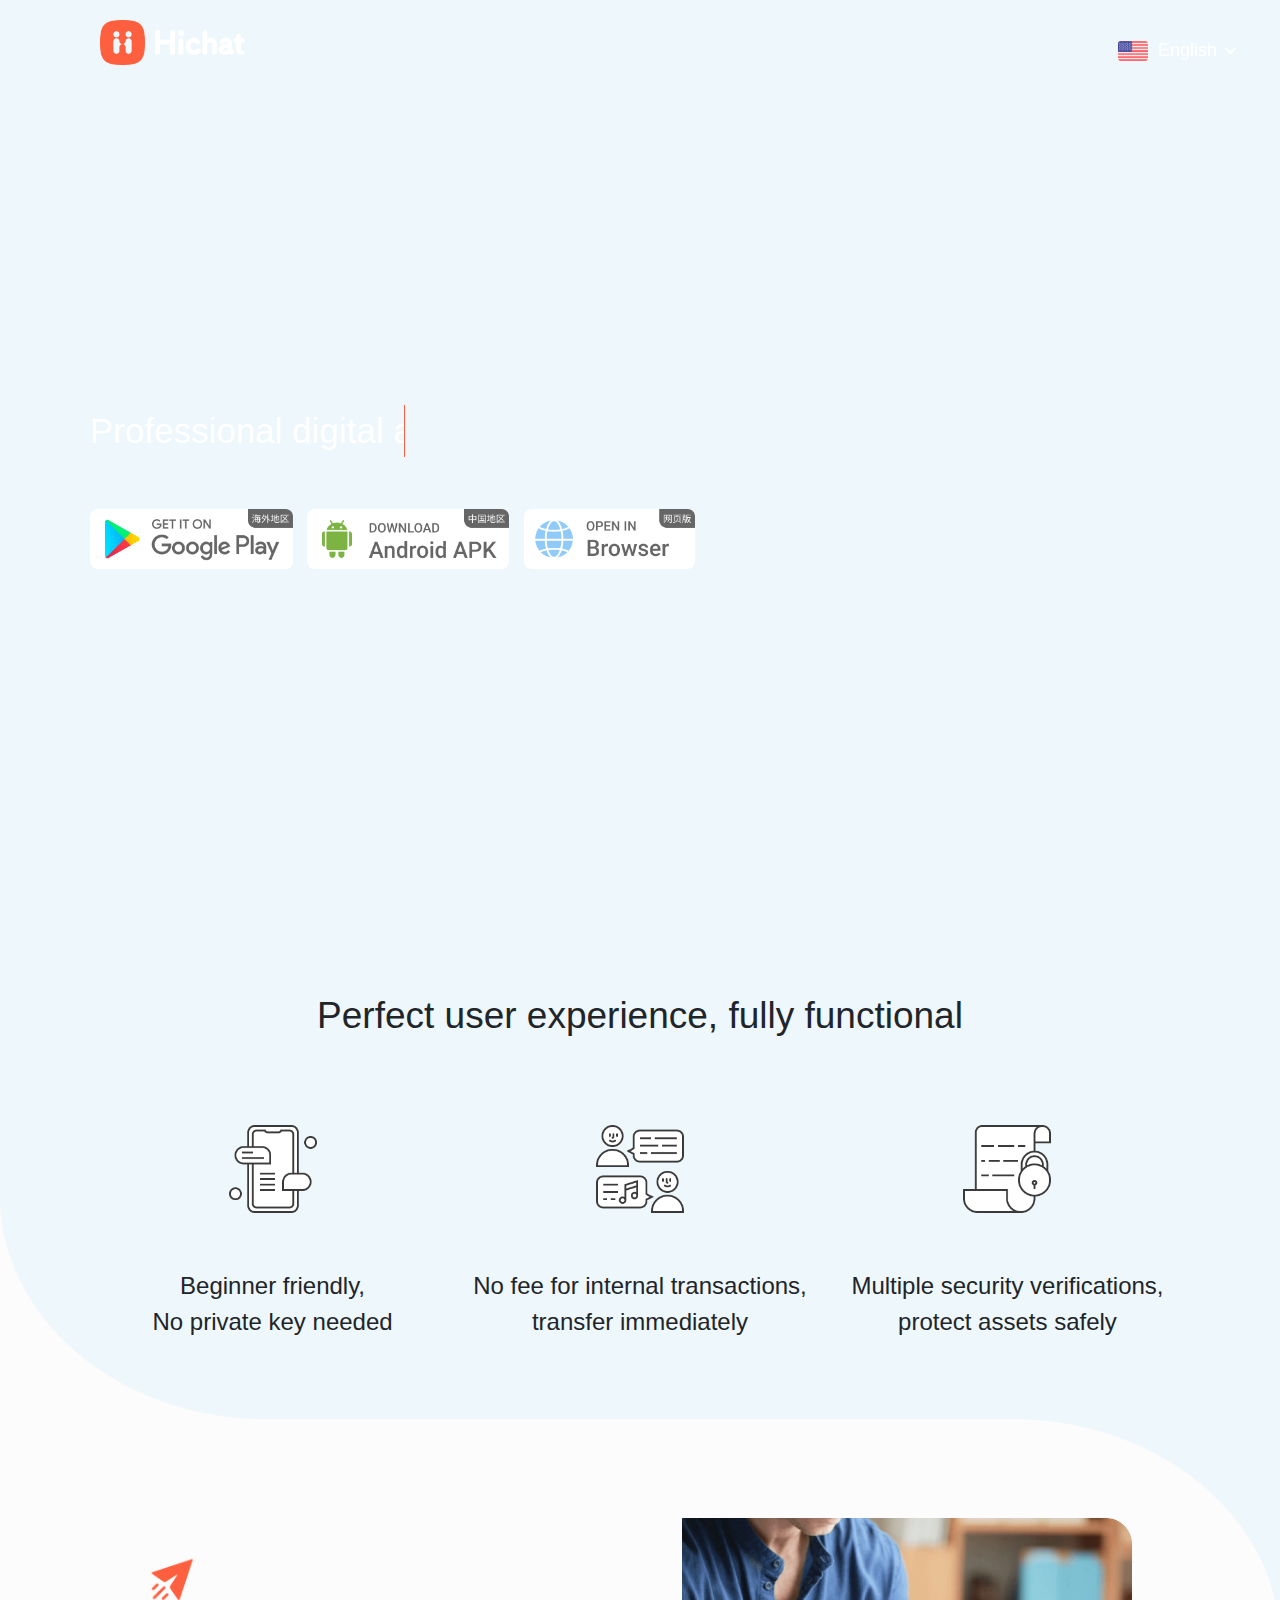
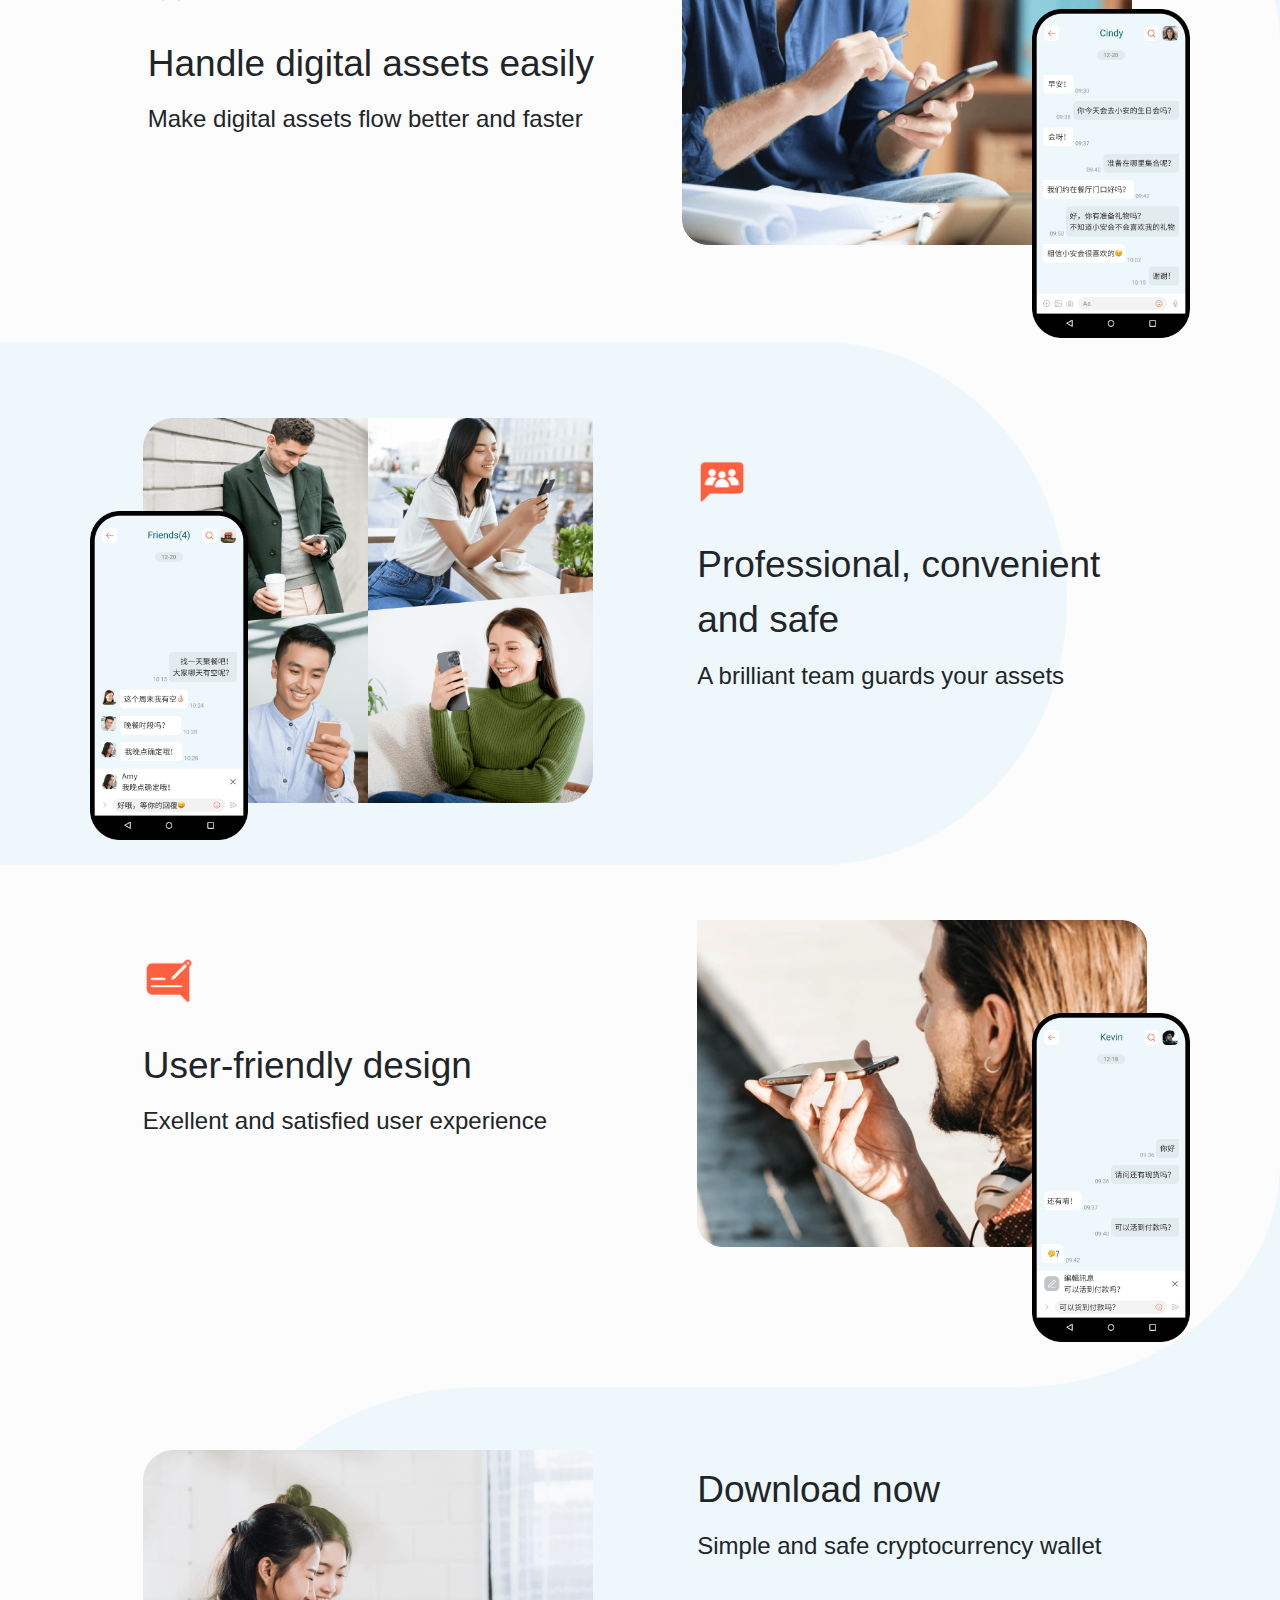
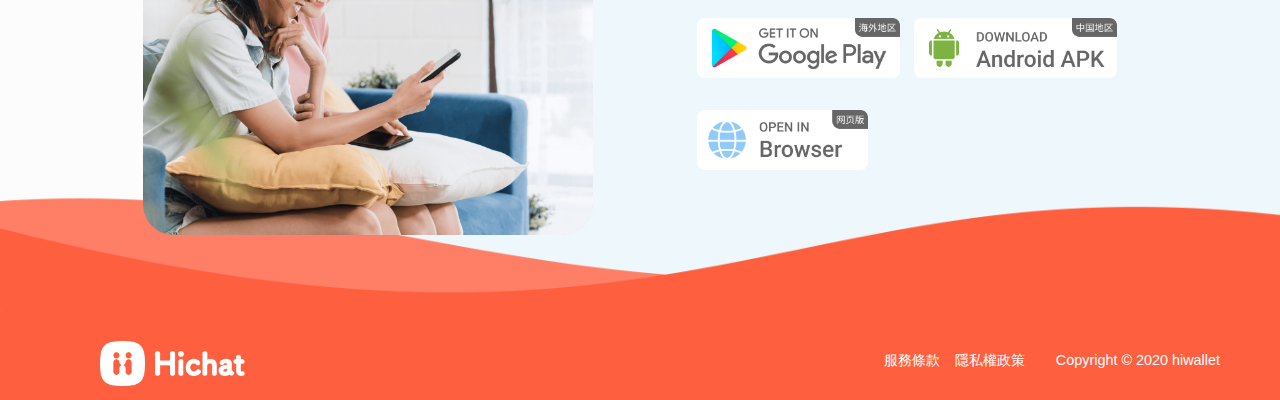
==== index.html @ bfe40314 "# fix 宣傳頁 done" ====
<html>

<head>
  <meta charset="utf-8">
  <meta name="description" content="alphachain">
  <meta name="viewport" content="width=device-width, initial-scale=1">
  <title class="string_title">Hichat-安全隐密通讯的软体</title>
  <meta name="Description" content="Hichat-安全隐密通讯的软体">
  <meta name="Keywords" content="Hichat-安全隐密通讯的软体">
  <link rel="stylesheet" href="./static/css/bootstrap.min.css">
  <link rel="stylesheet" href="./static/css/index.css">
  <link rel="stylesheet" href="./static/css/slider.css">
  <link rel="stylesheet" href="./static/css/slider2.css">
  <link rel="shortcut icon" href="./static/img/brand.png">
</head>

<body>
  <div class="wrap-full-h5">
    <div id="mvArea" class="">
      <ul class="mvList">
        <li>
          <div class="mvImg gatsby-image-wrapper" style="position:relative;overflow:hidden">
            <div aria-hidden="true" style="width:100%;padding-bottom:56.199999999999996%"></div>
            <img aria-hidden="true" src="./static/img/background/hichat-header-bg.png" alt=""
              style="position: absolute; top: 0px; left: 0px; width: 100%; height: 100%; object-fit: cover; object-position: center center; opacity: 0; transition-delay: 500ms;">
            <picture>
              <source srcset="./static/img/background/hichat-header-bg.png" sizes="(max-width: 1920px) 100vw, 1920px">
              <img sizes="(max-width: 1920px) 100vw, 1920px" src="./static/img/background/hichat-header-bg.png" alt=""
                loading="eager"
                style="position: absolute; top: 0px; left: 0px; width: 100%; height: 100%; object-fit: cover; object-position: center center; opacity: 1; transition: opacity 500ms ease 0s;">
            </picture>
          </div>
        </li>
        <li>
          <div class="mvImg gatsby-image-wrapper" style="position:relative;overflow:hidden">
            <div aria-hidden="true" style="width:100%;padding-bottom:56.199999999999996%"></div>
            <img aria-hidden="true" src="./static/img/background/hichat-header-bg2.png" alt=""
              style="position: absolute; top: 0px; left: 0px; width: 100%; height: 100%; object-fit: cover; object-position: center center; opacity: 0; transition-delay: 500ms;">
            <picture>
              <source srcset="./static/img/background/hichat-header-bg2.png" sizes="(max-width: 1920px) 100vw, 1920px">
              <img sizes="(max-width: 1920px) 100vw, 1920px" src="./static/img/background/hichat-header-bg2.png" alt=""
                loading="eager"
                style="position: absolute; top: 0px; left: 0px; width: 100%; height: 100%; object-fit: cover; object-position: center center; opacity: 1; transition: opacity 500ms ease 0s;">
            </picture>
          </div>
        </li>
      </ul>
    </div>
    <div id="toggle_magic_1"></div>
    <style>
      #toggle_magic_1 {
        position: absolute;
        top: 130vw;
      }
    </style>
    <div id="toggle_magic_2"></div>
    <style>
      #toggle_magic_2 {
        position: absolute;
        top: 170vw;
      }
    </style>
    <div id="toggle_magic_3"></div>
    <style>
      #toggle_magic_3 {
        position: absolute;
        top: 210vw;
      }
    </style>
    <div id="toggle_magic_4"></div>
    <style>
      #toggle_magic_4 {
        position: absolute;
        top: 250vw;
      }
    </style>

    <div id="toggle_magic_5"></div>
    <style>
      #toggle_magic_5 {
        position: absolute;
        top: 340vw;
      }
    </style>
    <div id="toggle_magic_5_p"></div>
    <style>
      #toggle_magic_5_p {
        position: absolute;
        top: 380vw;
      }
    </style>

    <div id="toggle_magic_6"></div>
    <style>
      #toggle_magic_6 {
        position: absolute;
        top: 440vw;
      }
    </style>
    <div id="toggle_magic_6_p"></div>
    <style>
      #toggle_magic_6_p {
        position: absolute;
        top: 480vw;
      }
    </style>

    <div id="toggle_magic_7"></div>
    <style>
      #toggle_magic_7 {
        position: absolute;
        top: 540vw;
      }
    </style>
    <div id="toggle_magic_7_p"></div>
    <style>
      #toggle_magic_7_p {
        position: absolute;
        top: 580vw;
      }
    </style>

    <div id="toggle_magic_8"></div>
    <style>
      #toggle_magic_8 {
        position: absolute;
        top: 640vw;
      }
    </style>
    <div id="toggle_magic_8_p"></div>
    <style>
      #toggle_magic_8_p {
        position: absolute;
        top: 680vw;
      }
    </style>

    <div class="wrap-content-text">
      <img class="logo-header" src="./static/img/brand.png" alt="">
      <img class="logo-header-text" src="./static/img/logotext.png" alt="">
    </div>
    <!-- 下拉选单 -->
    <div class="dropdown">

      <button class="btn dropdown-toggle" id="dropdownMenuButton" data-toggle="dropdown"></button>
      <div class="dropdown-menu dropdown-menu-right" aria-labelledby="dropdownMenuButton">
        <a class="dropdown-item" href="javascript:;" onclick="switchLang('zh-CN')">
          <span>简体中文</span></a>
        <!-- <a class="dropdown-item" href="javascript:;" onclick="switchLang('en-US')"><img class="flag"
            src="./static/img/language/united-states.png">English</a> -->
        <a class="dropdown-item" href="javascript:;" onclick="switchLang('zh-TW')"><span>繁體中文</span></a>
      </div>
    </div>

    <div class="string_logo-header-text">
      <img class="logo-header-text" src="./static/img/logotext.png" alt="">
    </div>
    <p class="string_desc"></p>
    <div class="pad-air-style" style="text-align: left; padding: 0 20px;">
      <a href="https://play.google.com/store/apps/details?id=com.py.hichat" target="_blank">
        <div class="download-btn" style="background: none;padding: 0">
          <img src="./static/img/icon/btn-googleplay.png" alt=""
            style="width: -webkit-fill-available;position: relative; margin-top: 10%;">
        </div>
      </a>
      <a href="https://apk.hichat.info/download/HiChatCN_2022-03-28_v1.3.1-release.apk" target="_blank">
        <div class="download-btn" style="background: none;padding: 0">
          <img src="./static/img/icon/btn-android.png" alt=""
            style="width: -webkit-fill-available;position: relative; margin-top: 0;">
        </div>
      </a>
      <a class="hichat-browser" target="_blank" onclick="window.open(location.origin + '/fe/', '_blank')">
        <div class="download-btn" style="background: none;padding: 0">
          <img src="./static/img/icon/btn-browser.png" alt=""
            style="width: -webkit-fill-available;position: relative; margin-top: 0;">
        </div>
      </a>
    </div>
    <!-- <div class="wrap-mobile-h5">
      <img class="mobile-1" src="./static/img/mobile/records-zh.png" alt="">
      <img class="mobile-2" src="./static/img/mobile/home-zh.png" alt="">
    </div> -->

    <div class="wrap-sub-content unit-block-1">
      <!-- 938 -->
      <p class="string_qr_block_1 sub-title" style="margin-top: 80px; opacity: 0; transform: scale(0.6);"></p>
      <ul>
        <li style="margin-top: 80px; opacity: 0; transform: scale(0.6);">
          <div class="cube">
            <img src="./static/img/icon/flag.png" alt="">
          </div>
          <p class="string_qr_block_1_1_1"></p>
          <p class="string_qr_block_1_1_2"></p>
        </li>
        <li style="margin-top: 80px; opacity: 0; transform: scale(0.6);">
          <div class="cube">
            <img src="./static/img/icon/exchange.png" alt="">
          </div>
          <p class="string_qr_block_1_2_1"></p>
          <p class="string_qr_block_1_2_2"></p>
        </li>
        <li style="margin-top: 80px; opacity: 0; transform: scale(0.6);">
          <div class="cube">
            <img src="./static/img/icon/idcard.png" alt="">
          </div>
          <p class="string_qr_block_1_3_1"></p>
          <p class="string_qr_block_1_3_2"></p>
        </li>
      </ul>
    </div>

    <ul class="wrap-h5-unit-2">
      <li>
        <img src="./static/img/illustration/Rectangle-mob.png" alt=""
          style=" opacity: 0; transform: scale(1); margin-left: -120vw;">
        <div>
          <img class="sub-img" src="./static/img/icon/send.png" alt="" style="width: auto;height:30px;position:absolute;
          left: 15px; margin-top: 8px;">
          <p class="string_qr_block_2 sub-title-horizon" style="margin-top: 2px; opacity: 0; transform: scale(0.8);">
          </p>
          <p class="string_qr_block_2_1 thi-title" style="margin-top: 2px; opacity: 0; transform: scale(0.8);"></p>
        </div>
      </li>
      <li>
        <!-- <div
          style="right: 5%; width: 100%;height: 80vw;background-color: #EAF5FA;position: absolute; border-bottom-right-radius: 40vw; border-top-right-radius: 40vw">
        </div> -->
        <img src="./static/img/illustration/Rectangle2-mob.png" alt=""
          style=" opacity: 0; transform: scale(1); margin-right: -120vw;">
        <div>
          <img class="sub-img" src="./static/img/icon/group.png" alt=""
            style="width: auto;height:30px;position:absolute; left: 15px; margin-top: 8px;">
          <p class="string_qr_block_3 sub-title-horizon" style="margin-top: 2px; opacity: 0; transform: scale(0.8);">
          </p>
          <p class="string_qr_block_3_1 thi-title" style="margin-top: 2px; opacity: 0; transform: scale(0.8);"></p>
        </div>

      </li>
      <li>
        <img src="./static/img/illustration/Rectangle3-mob.png" alt=""
          style=" opacity: 0; transform: scale(1); margin-left: -120vw;">
        <div>
          <img class="sub-img" src="./static/img/icon/edit.png" alt="" style="width: auto;height:30px;position:absolute;
          left: 15px; margin-top: 8px;">
          <p class="string_qr_block_4 sub-title-horizon" style="margin-top: 2px; opacity: 0; transform: scale(0.8);">
          </p>
          <p class="string_qr_block_4_1 thi-title" style="margin-top: 2px; opacity: 0; transform: scale(0.8);"></p>
        </div>

      </li>
      <li>
        <!-- <div
          style="left: 0%; width: 100%;height: 13%;background-color: #EAF5FA;position: absolute; border-top-left-radius: 40vw">
        </div> -->
        <img src="./static/img/illustration/Rectangle4-mob.png" alt=""
          style=" opacity: 0; transform: scale(1); margin-right: -120vw;">
        <p class="string_qr_block_5 sub-title-horizon" style="margin-top: 2px; opacity: 0; transform: scale(0.8);"></p>
        <p class="string_qr_block_5_1 thi-title" style="margin-top: 2px; opacity: 0; transform: scale(0.8);"></p>
      </li>
    </ul>
    <div class="pad-air-style" style="position: relative; top:2.5em;">
      <div class="wrap-h5-footer">
        <a href="https://play.google.com/store/apps/details?id=com.py.hichat" target="_blank">
          <div class="download-btn" style="margin-top: -3em; background: none;padding: 0;">
            <img src="./static/img/icon/btn-googleplay.png" alt=""
              style="width: -webkit-fill-available;;margin:0; position:relative;">

          </div>
        </a>
        <a href="https://apk.hichat.info/download/HiChatCN_2022-03-28_v1.3.1-release.apk" target="_blank">
          <div class="download-btn" style="margin-top: 2em; background: none;padding: 0;">
            <img src="./static/img/icon/btn-android.png" alt=""
              style="width: -webkit-fill-available;position: relative; margin-top: 0;">
          </div>
        </a>
        <a class="hichat-browser" target="_blank" onclick="window.open(location.origin + '/fe/', '_blank')">
          <div class="download-btn" style="margin-top: 2em; background: none;padding: 0;">
            <img src="./static/img/icon/btn-browser.png" alt=""
              style="width: -webkit-fill-available;position: relative; margin-top: 0;">
          </div>
        </a>
        <div class="footer-text" style="display: flex; align-items: center; justify-content: center; margin-top:3em;">
          <img class="logo-footer" src="./static/img/brand-footer.png" alt=""><!-- icon -->
          <img class="logo-footer-text" src="./static/img/logotext.png" alt="">
        </div>
        <a href="privacyPolicy.html" class="string_privacyPolicy"></a>
        <a href="userAgreement.html" class="string_userAgreement"></a>
        <div class="string_copyright"></div>
        <div class="wrap-h5-footer-bg"></div>
      </div>
      
    </div>
  </div>

  <div class="wrap-full-pc">
    <div id="mvArea" class="mvArea">
      <ul class="mvList">
        <li>
          <div class="mvImg gatsby-image-wrapper" style="position:relative;overflow:hidden">
            <div aria-hidden="true" style="width:100%;padding-bottom:56.199999999999996%"></div>
            <img aria-hidden="true" src="./static/img/background/hichat-header-bg.png" alt=""
              style="position: absolute; top: 0px; left: 0px; width: 100%; height: 100%; object-fit: cover; object-position: center center; opacity: 0; transition-delay: 500ms;">
            <picture>
              <source srcset="./static/img/background/hichat-header-bg.png" sizes="(max-width: 1920px) 100vw, 1920px">
              <img sizes="(max-width: 1920px) 100vw, 1920px" src="./static/img/background/hichat-header-bg.png" alt=""
                loading="eager"
                style="position: absolute; top: 0px; left: 0px; width: 100%; height: 100%; object-fit: cover; object-position: center center; opacity: 1; transition: opacity 500ms ease 0s;">
            </picture>
          </div>
        </li>
        <li>
          <div class="mvImg gatsby-image-wrapper" style="position:relative;overflow:hidden">
            <div aria-hidden="true" style="width:100%;padding-bottom:56.199999999999996%"></div>
            <img aria-hidden="true" src="./static/img/background/hichat-header-bg2.png" alt=""
              style="position: absolute; top: 0px; left: 0px; width: 100%; height: 100%; object-fit: cover; object-position: center center; opacity: 0; transition-delay: 500ms;">
            <picture>
              <source srcset="./static/img/background/hichat-header-bg2.png" sizes="(max-width: 1920px) 100vw, 1920px">
              <img sizes="(max-width: 1920px) 100vw, 1920px" src="./static/img/background/hichat-header-bg2.png" alt=""
                loading="eager"
                style="position: absolute; top: 0px; left: 0px; width: 100%; height: 100%; object-fit: cover; object-position: center center; opacity: 1; transition: opacity 500ms ease 0s;">
            </picture>
          </div>
        </li>
      </ul>
    </div>

    <!-- <div class="wrap-full-bg-color"></div> -->

    <div class="wrap-content-text">
      <img class="logo-header" src="./static/img/brand.png" alt="">
      <img class="logo-header-text" src="./static/img/logotext.png" alt="">
    </div>
    <div class="wrap-content">

      <!-- 1440 -->


      <!-- 下拉选单 -->

      <div class="dropdown">
        <button class="btn dropdown-toggle" id="dropdownMenuButton" data-toggle="dropdown"></button>
        <div class="dropdown-menu dropdown-menu-right" aria-labelledby="dropdownMenuButton">
          <a class="dropdown-item" href="javascript:;" onclick="switchLang('zh-CN')"><span>简体中文</span></a>
          <!-- <a class="dropdown-item" href="javascript:;" onclick="switchLang('en-US')"><img class="flag"
              src="./static/img/language/united-states.png">English</a> -->
          <a class="dropdown-item" href="javascript:;" onclick="switchLang('zh-TW')"><span>繁體中文</span></a>
        </div>
      </div>

      <div class="wrap-sub-content pc-top-block">
        <!-- 938 -->
        <div class="left-block">
          <img class="string_headline logo-header-text" src="./static/img/logotext.png" alt="">
          <div class="string_kebord">
            <p class="string_desc"></p>
          </div>
          <div class="download-area">
            <a href="https://play.google.com/store/apps/details?id=com.py.hichat" target="_blank">
              <div class="download-btn">
                <img src="./static/img/icon/btn-googleplay.png" alt="" style="height:60px;margin:0;">
              </div>
              <div class="download-qr-googleplay">
                <span class="triangle"></span>
                <img src="./static/img/qr-google.png" alt="">
                <p class="string_qr_download"></p>
              </div>
            </a>
          </div>
          <div class="download-area">
            <a href="https://apk.hichat.info/download/HiChatCN_2022-03-28_v1.3.1-release.apk" target="_blank">
              <div class="download-btn">
                <img src="./static/img/icon/btn-android.png" alt="" style="height:60px;margin:0;">
              </div>
              <div class="download-qr">
                <span class="triangle"></span>
                <img src="./static/img/qr.png" alt="">
                <p class="string_qr_download"></p>
              </div>
            </a>
          </div>
          <div class="download-area">
            <a class="hichat-browser" target="_blank" onclick="window.open(location.origin + '/fe/', '_blank')">
              <div class="download-btn">
                <img src="./static/img/icon/btn-browser.png" alt="" style="height:60px;margin:0;">
              </div>
            </a>
          </div>

        </div>
        <div class="right-block">
          <!-- <img class="mobile-1" src="./static/img/mobile/records-zh.png" alt="">
          <img class="mobile-2" src="./static/img/mobile/home-zh.png" alt=""> -->
        </div>
      </div>
    </div>

    <!-- 极致体验 面面俱到 -->
    <div class="wrap-sub-content unit-block-1">
      <!-- 938 -->
      <p class="string_qr_block_1 sub-title"></p>
      <ul>
        <li>
          <div class="cube">
            <img src="./static/img/icon/flag.png" style="width: 88px;" alt="">
          </div>
          <p class="string_qr_block_1_1_1"></p>
          <p class="string_qr_block_1_1_2"></p>
        </li>
        <!--
                -->
        <li>
          <div class="cube">
            <img src="./static/img/icon/exchange.png" style="width: 88px;" alt="">
          </div>
          <p class="string_qr_block_1_2_1"></p>
          <p class="string_qr_block_1_2_2"></p>
        </li>
        <!--
                -->
        <li>
          <div class="cube">
            <img src="./static/img/icon/idcard.png" style="width: 88px;" alt="">
          </div>
          <p class="string_qr_block_1_3_1"></p>
          <p class="string_qr_block_1_3_2"></p>
        </li>
      </ul>
    </div>

    <!-- 重要讯息 实时传送 -->
    <div class="wrap-sub-content padding-50 unit-block-2">
      <!-- 938 -->
      <div class="unit-left">
        <img class="sub-img" src="./static/img/icon/send.png" alt="">
        <p class="string_qr_block_2 sub-title-horizon"></p>
        <p class="string_qr_block_2_1 thi-title"></p>
      </div>
      <!--
            -->
      <div class="unit-right">
        <img src="./static/img/illustration/Rectangle.png" style="width: 450px;" alt="">
        <img src="./static/img/illustration/mob1.png" style="width: 158px;position: absolute;bottom: 0; right: 0;"
          alt="">
      </div>
    </div>

    <!-- 多人群组 有效讨论 -->
    <div class="wrap-sub-content padding-50 unit-block-3">
      <!-- 938 -->
      <div class="unit-left">
        <img src="./static/img/illustration/Rectangle2.png" style="width: 450px;" alt="">
        <img src="./static/img/illustration/mob2.png" style="width: 158px;position: absolute;bottom: 0; left: 0;"
          alt="">
      </div>
      <!--
            -->
      <div class="unit-right">
        <img class="sub-img" src="./static/img/icon/group.png" alt="">
        <p class="string_qr_block_3 sub-title-horizon"></p>
        <p class="string_qr_block_3_1 thi-title"></p>
      </div>
    </div>

    <!-- 简单流畅 至臻设计 -->
    <div class="wrap-sub-content padding-50 unit-block-4">
      <!-- 938 -->
      <div class="unit-left">
        <img class="sub-img" src="./static/img/icon/edit.png" alt="">
        <p class="string_qr_block_4 sub-title-horizon"></p>
        <p class="string_qr_block_4_1 thi-title"></p>
      </div>
      <!--
            -->
      <div class="unit-right">
        <img src="./static/img/illustration/Rectangle3.png" style="width: 450px;" alt="">
        <img src="./static/img/illustration/mob3.png" style="width: 158px;position: absolute;bottom: 0; right: 0;"
          alt="">
      </div>
    </div>

    <!-- 立即下载 -->
    <div class="wrap-sub-content padding-50 unit-block-5">
      <!-- 938 -->
      <div class="unit-left">
        <img src="./static/img/illustration/Rectangle4.png" style="width: 450px;" alt="">
      </div>
      <!--
            -->
      <div class="unit-right">
        <p class="string_qr_block_5 sub-title-horizon"></p>
        <p class="string_qr_block_5_1 thi-title"></p>
        <div class="download-area">
          <a href="https://play.google.com/store/apps/details?id=com.py.hichat" target="_blank">
            <div class="download-btn">
              <img src="./static/img/icon/btn-googleplay.png" alt="" style="height:60px;margin:0; position:relative;">
            </div>
            <div class="download-qr-googleplay">
              <span class="triangle"></span>
              <img src="./static/img/qr-google.png" alt="">
              <p class="string_qr_download"></p>
            </div>
          </a>
          
        </div>
        <div class="download-area">
          <a href="https://apk.hichat.info/download/HiChatCN_2022-03-28_v1.3.1-release.apk" target="_blank">
            <div class="download-btn">
              <img src="./static/img/icon/btn-android.png" alt="" style="height:60px;margin:0; position:relative;">
            </div>
            <div class="download-qr">
              <span class="triangle"></span>
              <img src="./static/img/qr.png" alt="">
              <p class="string_qr_download"></p>
            </div>
          </a>
        </div>
        <div class="download-area">
          <a class="hichat-browser" target="_blank" onclick="window.open(location.origin + '/fe/', '_blank')">
            <div class="download-btn">
              <img src="./static/img/icon/btn-browser.png" alt="" style="height:60px;margin:0; position:relative;">
            </div>
          </a>
        </div>

      </div>
    </div>

    <div class="wrap-content-footer">
      <!-- 1440 -->
      <div class="wrap-footer-text">
        <img class="logo-footer" src="./static/img/brand.png" alt="">
        <img class="logo-footer-text" src="./static/img/logotext.png" alt="">
      </div>
      <a href="userAgreement.html" class="string_userAgreement"></a>
      <a href="privacyPolicy.html" class="string_privacyPolicy"></a>
      <div class="string_copyright"></div>
    </div>

  </div>
</body>

<script src="./static/js/jquery-3.6.0.min.js"></script>
<script src="./static/js/popper.min.js"></script>
<script src="./static/js/bootstrap.min.js"></script>
<script src="./static/js/jquery.i18n.properties.js"></script>

<script type="text/javascript" src="./static/lib/greensock/TweenMax.min.js"></script>
<script type="text/javascript" src="./static/lib/scrollmagic/uncompressed/ScrollMagic.js"></script>
<script type="text/javascript" src="./static/lib/scrollmagic/uncompressed/plugins/animation.gsap.js"></script>
<script type="text/javascript" src="./static/lib/scrollmagic/uncompressed/plugins/debug.addIndicators.js"></script>

<script src="./static/js/index.js"></script>
<script>
  var controller = new ScrollMagic.Controller();

  new ScrollMagic.Scene({
      triggerElement: "#toggle_magic_1",
      duration: 160
    })
    .setTween(".wrap-full-h5 .mobile-1", {
      marginTop: '-20px'
    }) // the tween durtion can be omitted and defaults to 1
    // .addIndicators({name: "0"})
    .addTo(controller);
  new ScrollMagic.Scene({
      triggerElement: "#toggle_magic_1",
      duration: 160
    })
    .setTween(".wrap-full-h5 .mobile-2", {
      marginTop: '-10px'
    }) // the tween durtion can be omitted and defaults to 1
    // .addIndicators({name: "0"})
    .addTo(controller);
  new ScrollMagic.Scene({
      triggerElement: "#toggle_magic_1",
      duration: 160
    })
    .setTween(".wrap-full-h5 .string_qr_block_1", {
      marginTop: 200,
      opacity: 1,
      scale: 1
    }) // the tween durtion can be omitted and defaults to 1
    // .addIndicators({name: "1"})
    .addTo(controller);
  new ScrollMagic.Scene({
      triggerElement: "#toggle_magic_2",
      duration: 160
    })
    .setTween(".wrap-full-h5 .unit-block-1 ul li:nth-child(1)", {
      marginTop: 0,
      opacity: 1,
      scale: 1
    }) // the tween durtion can be omitted and defaults to 1
    // .addIndicators({name: "2"})
    .addTo(controller);
  new ScrollMagic.Scene({
      triggerElement: "#toggle_magic_3",
      duration: 160
    })
    .setTween(".wrap-full-h5 .unit-block-1 ul li:nth-child(2)", {
      marginTop: 0,
      opacity: 1,
      scale: 1
    }) // the tween durtion can be omitted and defaults to 1
    // .addIndicators({name: "3"})
    .addTo(controller);
  new ScrollMagic.Scene({
      triggerElement: "#toggle_magic_4",
      duration: 160
    })
    .setTween(".wrap-full-h5 .unit-block-1 ul li:nth-child(3)", {
      marginTop: 0,
      opacity: 1,
      scale: 1
    }) // the tween durtion can be omitted and defaults to 1
    // .addIndicators({name: "4"})
    .addTo(controller);
  new ScrollMagic.Scene({
      triggerElement: "#toggle_magic_5",
      duration: 160
    })
    .setTween(".wrap-h5-unit-2 li:nth-child(1) img", {
      marginLeft: 0,
      opacity: 1,
      scale: 1
    }) // the tween durtion can be omitted and defaults to 1
    // .addIndicators({name: "5"})
    .addTo(controller);

  new ScrollMagic.Scene({
      triggerElement: "#toggle_magic_5_p",
      duration: 160
    })
    .setTween(".wrap-h5-unit-2 li:nth-child(1) p", {
      marginTop: 0,
      opacity: 1,
      scale: 1
    }) // the tween durtion can be omitted and defaults to 1
    // .addIndicators({name: "5p"})
    .addTo(controller);

  new ScrollMagic.Scene({
      triggerElement: "#toggle_magic_6",
      duration: 160
    })
    .setTween(".wrap-h5-unit-2 li:nth-child(2) img", {
      marginRight: 0,
      opacity: 1,
      scale: 1
    }) // the tween durtion can be omitted and defaults to 1
    // .addIndicators({name: "6"})
    .addTo(controller);
  new ScrollMagic.Scene({
      triggerElement: "#toggle_magic_6_p",
      duration: 160
    })
    .setTween(".wrap-h5-unit-2 li:nth-child(2) p", {
      marginTop: 0,
      opacity: 1,
      scale: 1
    }) // the tween durtion can be omitted and defaults to 1
    // .addIndicators({name: "6p"})
    .addTo(controller);

  new ScrollMagic.Scene({
      triggerElement: "#toggle_magic_7",
      duration: 160
    })
    .setTween(".wrap-h5-unit-2 li:nth-child(3) img", {
      marginLeft: 0,
      opacity: 1,
      scale: 1
    }) // the tween durtion can be omitted and defaults to 1
    // .addIndicators({name: "7"})
    .addTo(controller);
  new ScrollMagic.Scene({
      triggerElement: "#toggle_magic_7_p",
      duration: 160
    })
    .setTween(".wrap-h5-unit-2 li:nth-child(3) p", {
      marginTop: 0,
      opacity: 1,
      scale: 1
    }) // the tween durtion can be omitted and defaults to 1
    // .addIndicators({name: "7p"})
    .addTo(controller);

  new ScrollMagic.Scene({
      triggerElement: "#toggle_magic_8",
      duration: 160
    })
    .setTween(".wrap-h5-unit-2 li:nth-child(4) img", {
      marginRight: 0,
      opacity: 1,
      scale: 1
    }) // the tween durtion can be omitted and defaults to 1
    // .addIndicators({name: "8"})
    .addTo(controller);
  new ScrollMagic.Scene({
      triggerElement: "#toggle_magic_8_p",
      duration: 160
    })
    .setTween(".wrap-h5-unit-2 li:nth-child(4) p", {
      marginTop: 0,
      opacity: 1,
      scale: 1
    }) // the tween durtion can be omitted and defaults to 1
    // .addIndicators({name: "8p"})
    .addTo(controller);


  // .setTween(".wrap-full-h5 .string_qr_block_1", {borderTop: "30px solid white", backgroundColor: "green", scale: 0.7}) // the tween durtion can be omitted and defaults to 1                    
</script>
<script>
  window.addEventListener('mousewheel', function (event) {
    if (event.ctrlKey === true || event.metaKey) {
      event.preventDefault();
    }
  }, {
    passive: false
  });
  //firefox
  window.addEventListener('DOMMouseScroll', function (event) {
    if (event.ctrlKey === true || event.metaKey) {
      event.preventDefault();
    }
  }, {
    passive: false
  });

  $(window).scroll(function () {
    if (
      navigator.userAgent.match(/Android/i) ||
      navigator.userAgent.match(/webOS/i) ||
      navigator.userAgent.match(/iPhone/i) ||
      navigator.userAgent.match(/iPad/i) ||
      navigator.userAgent.match(/iPod/i) ||
      navigator.userAgent.match(/BlackBerry/i) ||
      navigator.userAgent.match(/Windows Phone/i)
    ) {
      var scroll = $(window).scrollTop();
      //>=, not <=
      if (scroll >= 446) {
        //clearHeader, not clearheader - caps H
        $(".wrap-content-text").addClass("wrap-content-text-write");
        $(".logo-header-text").attr("src", './static/img/logotext_or.png');
      } else {
        $(".wrap-content-text").removeClass("wrap-content-text-write");
        $(".logo-header-text").attr("src", './static/img/logotext.png');
      }
    } else {
      var scroll = $(window).scrollTop();
      //>=, not <=
      if (scroll >= 788) {
        //clearHeader, not clearheader - caps H
        $(".wrap-content-text").addClass("wrap-content-text-write");
        $(".logo-header-text").attr("src", './static/img/logotext_or.png');
      } else {
        $(".wrap-content-text").removeClass("wrap-content-text-write");
        $(".logo-header-text").attr("src", './static/img/logotext.png');
      }
    }

  }); //missing );
</script>

</html>
---- static/css/index.css ----
/* @import url('https://fonts.googleapis.com/css2?family=Noto+Sans+SC:wght@300&display=swap'); */

html {
    height: 100vh;
}
.btn.focus,
.btn:focus {
    outline: 0;
    box-shadow: none;
}
body {
    /* background-color: #FAFCFE; */
    /* font-family: 'Noto Sans SC', sans-serif !important; */
}
ul {
    margin: 0;
    padding: 0;
}
ul li {
    list-style-type: none;
}
.sub-title {
    font-size: 37px;
  
    margin-bottom: 1rem;
}
.sub-title-horizon {
    font-size: 37px;
  
    margin-bottom: 0rem;
}

.sub-img {
  height: 50px;
  margin-bottom: 2rem;
}

.thi-title {
    font-size: 24px;
  
    margin-top: 10px;
    margin-bottom: 3em;
}
.wrap-full-pc {
    position: relative;
    width: 100%;
    max-width: 1920px;
    height: 3600px;
    overflow: hidden;
    background-image: url('../img/background/background.png');
    background-repeat: no-repeat;
    background-position: center;
    background-size: 100% 100%;
    margin: 0 auto;
    /* padding: 0 20px; */
}

.wrap-full-box,.wrap-full-box-h5{
  height: 860px;
  width: 100vw;
  position: absolute;
  overflow: hidden;
}

.wrap-full-bg-color{
  width: 100%;
  max-width: 1920px;
  height: 100vh;
  background-image: linear-gradient(180deg, #373737c1, #00000000);
  position:absolute;
}


.wrap-full-bg{
  background-image: url('../img/background/hichat-header-bg.png');
  background-repeat: no-repeat;
  background-position: 0 -75px;
  background-size: contain;
  width: 100vw;
  position: absolute;
  height: 95vw;
}
.wrap-full-h5-bg{
  background-image: url('../img/background/hichat-header-bg.png');
  background-repeat: no-repeat;
  background-position: center top;
  background-size: 200%;
  width: 100vw;
  height:75vh;
  position: absolute;
  margin: 0 auto;
}
.wrap-content,.wrap-content-footer {
    position: relative;
    width: 100%;
    max-width: 1920px;
    margin: 0 auto;
    z-index: 50;
    /* padding: 0 100px; */
}
.wrap-content-footer{
  bottom: 0;
}
.wrap-content-footer > .wrap-footer-text{
  display: flex;
  align-items: center;
  position: absolute;
  /* width: 100px; */
  top: 9px;
  z-index: 9;
}
.wrap-content-text,.wrap-footer-text{
  display: flex;
  align-items: center;
  position: fixed;
  width: 100%;
  max-width: 1920px;
  z-index: 3;
  /* background-color:#ffffff; */
  padding:20px 100px;
  font-weight: 300;
  font-size:18px;
  z-index: 2;
}
.wrap-content-text-write{
  background-color:#FFFFFF;
}
.wrap-content-text >.logo{
  width: 40px;
  border-radius: 8px;
}

.wrap-footer-text >.logo-footer{
    /* width: 40px; */
}

.wrap-footer-text >span{
    /* position: absolute;
    top: 40px;
    left: 110px; */
    font-size:1.2em;
    color: #ffffff;
    letter-spacing:2px;
    font-weight:600;
  }
.logo-footer-text{
    width: 100px;
    padding-right: 10px;
}

.wrap-content-text >span{
  /* position: absolute;
  top: 40px;
  left: 110px; */
  font-size:1.2em;
  color: #ffffff;
  letter-spacing:2px;
  font-weight:600;
}
.logo-header{
  width: 55px;
  padding-right: 10px;
}
.logo-header-text{
  width: 100px;
  padding-right: 10px;
}
.wrap-sub-content {
    position: relative;
    width: 100%;
    max-width: 1100px;
    margin: 0 auto;
    text-align: center;
}
.padding-50 {
    padding: 0 50px;
}
.flag {
    vertical-align: top;
    width: 30px;
    margin-right: 10px;
    margin-top: 4px;
}
.logo,.logo-footer{
  width: 55px;
  padding-right: 10px;
}
.string_copyright {
    position: absolute;
    top: 38px;
    right: 60px;
    color: #fff;
    font-size:0.9em;
}
.string_privacyPolicy {
  position: absolute;
  top: 38px;
  right: 255px;
  color: #fff;
  font-size:0.9em;
  z-index: 999999;
}
.string_userAgreement {
  position: absolute;
  top: 38px;
  right: 340px;
  color: #fff;
  font-size:0.9em;
  z-index: 999999;
}
.dropdown {
    position: absolute;
    top: 30px;
    right: 50px;
    z-index: 99999;
}
.dropdown .btn {
    font-size: 18px;
}
.dropdown button,
.dropdown button:hover {
    color: #fff;
}
.dropdown-menu {
    color: #000;
    background-color: #fff;
    border: none;
}
.dropdown-item {
    padding: .25rem 1.5rem;
}
.triangle {
    position: absolute;
    top: -10px;
    margin-left: 55px;
    width: 0;
    height: 0;
    border-style: solid;
    border-width: 0 10px 10px 10px;
    border-color: transparent transparent #ffffff transparent;
}

/* start pc-top-block */
.pc-top-block {
    height: 938px;
}
.pc-top-block .left-block, .pc-top-block .right-block {
    position: relative;
    width: 100%;
    display: inline-block;
    margin-top: 209px;
    vertical-align: top;
}
.pc-top-block .left-block {
    text-align: left;
}
.pc-top-block .string_headline {
    color: #fff;
    margin-top: 119px;
    font-size: 48px;
  
}
.pc-top-block .string_headline.logo-header-text{
  width: 180px;
  margin-bottom:30px;
}
.pc-top-block .string_desc {
    color: #fff;
    font-size: 35px;
}

  
.mobile-1 {
    position: absolute;
    width: 100%;
    max-width: 303px;
    top: -10px;
    left: auto;
    right: -10px;
    opacity: 1;
}
.mobile-2 {
    position: absolute;
    width: 100%;
    max-width: 303px;
    top: 20px;
    left: 0px;
}
/* end pc-top-block */
/* start download */
.download-area,.download-area-browser {
    display: inline-block;
    text-align: center;
}
.download-btn {
    margin: 40px 10px 0 0;
    height: 110px;
    /* width: 12em; */
    /* background-color: #fff; */
    border-radius: 5px;
    display: inline-block;
    text-align: left;
    cursor: pointer;
}
.download-btn:hover + .download-qr {
  visibility: visible;
}

.download-btn:hover + .download-qr-googleplay {
  visibility: visible;
}

.download-area a{
  text-decoration: none;
  color: #333333;
}
.download-btn img {
    display: inline-block;
    vertical-align: top;
    /* width: 42px; */
    /* margin: 16px 0 0 0; */
    position: relative;
    /* top:8px; */
}
.download-btn .android-text {
    position: relative;
    display: inline-block;
    vertical-align: top;
    font-size: 14px;
    color: #000;
  
    margin-left: 10px;
    margin-top: 8px;
}
.download-btn-browser {
  margin: 38px 0 0 0;
  height: 60px;
  width: 12em;
  background-color: #fff;
  border-radius: 12px;
  display: inline-block;
  text-align: left;
  padding: 0 26px;
  cursor: pointer;
}
.download-btn-browser:hover + .download-qr {
  visibility: visible;
}

.download-btn-browser img {
 display: inline-block;
 vertical-align: top;
 width: 42px;
 margin: 16px 0 0 0;
}
.download-btn-browser .android-text {
 position: relative;
 display: inline-block;
 vertical-align: top;
 font-size: 14px;
 color: #000;
 font-weight: 600;
 margin-left: 10px;
 margin-top: 8px;
}
.download-btn-browser .string_app_apk {
  position: relative;
  display: inline-block;
  vertical-align: top;
  font-size: 18px;
  color: #000;

  margin-left: 56px;
  margin-top: -18px;
}
.download-btn .string_app_apk {
    position: relative;
    display: inline-block;
    vertical-align: top;
    font-size: 18px;
    color: #000;
  
    margin-left: 56px;
    margin-top: -18px;
}
.download-btn-browser .string_app_ios {
  position: relative;
  display: inline-block;
  vertical-align: top;
  font-size: 18px;
  color: #000;

  margin-left: 56px;
  margin-top: -18px;
}
.download-btn {
    position: relative;
    display: inline-block;
    vertical-align: top;
    font-size: 18px;
    color: #000;
  
    /* margin-left: 56px; */
    margin-top: -18px;
}
.download-qr,.download-qr-googleplay {
    position: absolute;
    background-color: #fff;
    border-radius: 12px;
    margin: -30px 15px 0;
    padding: 20px;
    visibility: hidden;
    z-index: 9;
}
.download-qr.show,.download-qr-googleplay.show {
    visibility: visible;
}
.download-qr img,.download-qr-googleplay img {
    /* border: 1px solid #414141; */
    max-width: 130px;
    width: 100%;
}
.download-qr .string_qr_download,.download-qr-googleplay .string_qr_download{
    font-size: 14px;
    font-weight: 700;
    margin-top:1em;
    margin-bottom: 0;
    text-decoration: none;
    color: #333;
}


/* end download */

/* start unit-block-1 */
.unit-block-1 {
  margin-top:50px;
  height: 450px;
}
.unit-block-1 ul li {
    display: inline-block;
    vertical-align: top;
    text-align: center;
    width: 33%;
}
.unit-block-1 .cube {
    position: relative;
    display: inline-block;
    /* background-color: #fff; */
    width: 140px;
    height: 140px;
    /* border-radius: 30px;
    box-shadow: 0px 5px 20px 1px #c7e4e6; */
    margin-bottom: 29px;
}
.unit-block-1 .cube img {
    position: absolute;
    top: 50%;
    left: 50%;
    transform: translate(-50%, -50%);
}
.unit-block-1 ul li p {
    margin: 0;
    padding: 0;
    font-size: 24px;
  
}
/* end unit-block-1 */

/* start unit-block-2 */
.unit-block-2 {
  margin-top: 80px;
  height: 420px;
}
.unit-block-2 .unit-left {
    display: inline-block;
    width: 49%;
    text-align: left;
    vertical-align: middle;
}
.unit-block-2 .unit-right {
    display: inline-block;
    width: 49%;
    text-align: right;
}
/* end unit-block-2 */
/* start unit-block-3 */
.unit-block-3 {
  margin-top: 80px;
  height: 422px;

}
.unit-block-3 .unit-left {
    display: inline-block;
    width: 55%;
    text-align: left;
}
.unit-block-3 .unit-right {
    display: inline-block;
    width: 44%;
    text-align: left;
    vertical-align: middle;
}
/* end unit-block-2 */
/* start unit-block-4 */
.unit-block-4 {
  margin-top: 80px;
  height: 422px;
}
.unit-block-4 .unit-left {
    display: inline-block;
    width: 55%;
    text-align: left;
    vertical-align: middle;
}
.unit-block-4 .unit-right {
    display: inline-block;
    width: 44%;
    text-align: right;
}
/* end unit-block-4 */ 
/* start unit-block-5 */
.unit-block-5 {
  margin-top: 120px;
  height: 450px;
}
.unit-block-5 .unit-left {
    display: inline-block;
    width: 55%;
    text-align: left;
    position: relative;
    top: 98px;
}
.unit-block-5 .unit-left > img{
  margin-top: -12em;
}
.unit-block-5 .unit-right {
    display: inline-block;
    width: 44%;
    text-align: left;
    vertical-align: middle;
    /* padding-left: 40px; */
}
/* end unit-block-2 */

/* .wrap-full-h5 {
    position: relative;
    width: 100%;
    max-width: 768px;
    overflow: hidden;
    background-color: #FAFCFE;
    background-image: url('../img/background/background-m.png');
    background-repeat: no-repeat;
    background-position: center top;
    background-size: cover;
    text-align: center;
    margin: 0 auto;
    
    
} */
.wrap-full-h5 {
  position: relative;
  width: 100%;
  max-width: 820px;
  overflow: hidden;
  background-color: #FAFCFE;
  background-image: url('../img/background/background-m.png');
  background-repeat: no-repeat;
  background-position: center top;
  margin: 0 auto;
  text-align: center;
  background-size: 100% 100%;
}

.wrap-full-h5-bg-color{
  width: 100vw;
  height: 134vw;
  background-image: linear-gradient(180deg, #0000003d, #00000000);
  position:absolute;
}
.wrap-full-h5>.wrap-content-text{
  padding: 20px;
}

.wrap-full-h5 >.wrap-content-text>span{
  top: 25px;
  left: 73px;
}
.wrap-full-h5 >.wrap-content-text>.logo-text{
  top: 25px;
  left: 73px;
  position:absolute;
}
.wrap-full-h5 .logo {
    top: 22px;
    left: 22px;
}
.wrap-full-h5 .dropdown {
    top: 16px;
    right: 20px;
}

.wrap-full-h5 .sub-title {
    font-size: 7vw;
    margin-bottom: 13vw;
}
.wrap-full-h5 .unit-block-1 ul li p {
    font-size: 4.6vw;
    font-weight: 500;
}
.wrap-full-h5 .sub-title-horizon {
    font-size: 7vw;
}
.wrap-full-h5 .sub-img {
  height: 40px !important;
}
.wrap-full-h5 .thi-title {
    font-size: 4vw;
    font-weight: 500;
}
.wrap-full-h5 .string_headline,.wrap-full-h5 .string_logo-header-text {
    font-size: 9vw;
    color: #fff;
    margin-top: 25vw;
    margin-bottom: 15px;
    text-align: left;
    padding: 0 20px;
}
.string_logo-header-text >.logo-header-text{
  width: 130px;
}
.wrap-full-h5 .string_desc {
    font-size: 7vw;
    color: #fff;
    margin-top: -2px;
    font-weight: 500;
    margin-bottom: 0;
    min-height: 17vw;
    padding: 0 20px;
    z-index: 9;
}
.wrap-full-h5 .hichat-browser .download-btn{
  width: 11em;
}
.wrap-full-h5 .download-btn {
    position: relative;
    margin: 2em 0 0 0;
    height: auto;
    border-radius: 10px;
    padding: 3% 6%;
    width: 13em;
}
.wrap-full-h5 .download-btn div {
    position: relative;
    display: inline-block;
    text-align: center;
}
.wrap-full-h5 .download-btn img {
    display: inline-block;
    vertical-align: middle;
    margin: 0;
    margin-top: 50%;
    transform: translateY(-50%);
    width: 11vw;
    padding: 0 1%;
}
.wrap-full-h5 .download-btn ul {
    display: inline-block;
    vertical-align: middle;
    margin-left: 16px;
    padding-right: 0px;
}

.wrap-full-h5 .download-btn .android-text {
    font-size: 4vw;
    margin-left: 0px;
    margin-top: 0;
    display: block;
}
.wrap-full-h5 .download-btn .string_app_apk,.string_app_ios {
    font-size: 5vw;
    margin-left: 0px;
    margin-top: 0px;
    white-space: nowrap;
}

.wrap-full-h5 .wrap-mobile-h5 {
    position: relative;
    margin-top: 10vw;
    width: 100%;
}
.wrap-full-h5 .mobile-1 {
    position: relative;
    display: block;
    margin: 0 auto 0 auto;
    top: 0;
    left: 15%;
    max-width: none;
    width: 50vw;
}
.wrap-full-h5 .mobile-2 {
    position: absolute;
    top: 0;
    left: 50%;
    margin-top: 6%;
    margin-left: -15%;
    max-width: none;
    width: 50vw;
    transform: translateX(-50%);
}
.wrap-full-h5 .unit-block-1 {
    height: auto;
    margin-top: -9em;
    text-align: center;
}
.unit-block-1 ul {
    margin-top: 5%;
}
.wrap-full-h5 .unit-block-1 ul li {
    width: 100%;
    margin-bottom: 25vw;
}
.wrap-full-h5 .unit-block-1 ul li .cube {
    width: 26vw;
    height: 26vw;
    margin-bottom: 3vw;
}
.wrap-full-h5 .unit-block-1 ul li .cube img {
    width: 60%;
}
.wrap-full-h5 .wrap-h5-unit-2 {
  height: auto;
  margin-top: -20vw;
}
.wrap-full-h5 .wrap-h5-unit-2 li {
  margin-top: 30vw;
}
.wrap-full-h5 .wrap-h5-unit-2 img {
    width: 100vw;
    margin-bottom: 3vw;
}
.wrap-full-h5 .wrap-h5-footer {
    background-image: url('../img/background/footer.png');
    background-repeat: no-repeat;
    background-position: center 60%;
    background-size: 100%;
    position: relative;
    z-index: 200;
    left: 0;
    bottom: 0;
    width: 100%;
    margin-top: 100px;
    /* height:600px; */
    margin-bottom: 10px;
    display: inline-block;
    text-align: center;
    display: grid;
}
.wrap-full-h5 .wrap-h5-footer .logo {
    position: relative;
    display: block;
    left: 0;
    top: 0;
    right: 0;
}
.wrap-full-h5 .wrap-h5-footer .logo-footer {
  position: relative;
  display: block;
  left: 0;
  top: 0;
  right: 0;
  width: 2em;
}
.wrap-full-h5 .wrap-h5-footer .string_copyright {
    position: relative;
    display: block;
    left: 0;
    top: 20px;
    right: 0;
    z-index: 9;
}

.wrap-full-h5 .wrap-h5-footer .string_privacyPolicy {
  position: relative;
  display: block;
  left: 0;
  top: 20px;
  right: 0;
  margin-bottom: 10px;
  z-index: 999999;
}
.wrap-full-h5 .wrap-h5-footer .string_userAgreement {
  position: relative;
  display: block;
  left: 0;
  top: 20px;
  right: 0;
  margin-bottom: 10px;
  z-index: 999999;
}
.wrap-h5-footer-bg{
  position: relative;
  top: -25px;
  height: 130px;
  background-color: #ff5736;
}
.string_privacyPolicy:hover,.string_userAgreement:hover{
  text-decoration: none;
  color: #FFFFFF;
  z-index: 999999;
}
/* 區分手機 電腦 */
.wrap-full-pc {
    display: block;
}
.wrap-full-h5 {
    display: none;
}
/* @media (max-width: 768px) {
    .wrap-full-pc {
        display: none;
    }
    .wrap-full-h5 {
        display: block;
    }
} */
@media (max-width: 820px) {
  .wrap-full-pc {
      display: none;
  }
  .wrap-full-h5 {
      display: block;
  }
  
}
/* 區分手機 電腦 */
@media (width: 820px){
  .pad-air-style{
    padding: 0 45px 0 20px !important;
  }
  .wrap-full-h5 .wrap-h5-footer{
    background-image:none;
  }
}

@media only screen and (min-width:1024px) and (max-width:1025px) {
  .pc-top-block .left-block{
    width: 81%;
  }
  .unit-block-5{
    max-width:1300px !important;
  }
  .unit-block-5 .unit-right .download-btn{
    width: 8.5em !important;
  }
  .unit-block-5 .unit-left{
    width: 42%;
  }
  .unit-block-5 .unit-right{
    display: inline-block;
    width: 57%;
    text-align: left;
    vertical-align: middle;
    padding-left: 70px;
  }
  .unit-block-5 .unit-right .download-area .download-btn img{
    height:40px !important;
  }
}  

@media (min-width: 279px) and (max-width:318px){
  .wrap-full-h5 .sub-img {
    height: 20px !important;
  }
}

@media (min-width: 319px) and (max-width:358px) {
  .wrap-full-h5 .string_desc{
    width: 225px !important;
  }
  .wrap-full-h5 .sub-img {
    height: 30px !important;
  }
}
@media (min-width: 359px) and (max-width:373px) {
  .wrap-full-h5 .string_desc{
    width: 249px !important;
  }
  
}
@media (min-width: 374px) and (max-width:409px) {
  .wrap-full-h5 .string_desc{
    width: 260px !important;
  }
  .wrap-full-h5 .sub-img {
    height: 40px !important;
  }
}
@media (min-width: 410px) and (max-width:412px) {
  .wrap-full-h5 .string_desc{
    width: 285px !important;
  }
  .wrap-full-h5 .sub-img {
    height: 50px !important;
  }
}
@media (min-width: 413px) and (max-width:766px) {
  .wrap-full-h5 .string_desc{
    width: 284px !important;
  }
  .wrap-full-h5 .sub-img {
    height: 50px !important;
  }

}
@media (min-width: 767px) {
  .wrap-full-h5 .string_desc{
    width: 520px !important;
  }
  .wrap-full-h5 .sub-img {
    height: 80px !important;
  }
}
@media only screen and (max-width:878px) and (min-width:767px) {
  /* .wrap-sub-content{
    min-width: 768px;
  } */
  .wrap-full-h5 .download-btn{
    width: 382px;
  }
  .wrap-full-h5 .hichat-browser .download-btn{
    width: 300px;
  }
  .wrap-full-h5 .wrap-h5-unit-2{
    margin-top: 60vw;
  }
  .wrap-full-h5 .wrap-h5-unit-2 li {
    margin-top: 55vw;
  }
  .pad-air-style{
    top: -3.5em !important;
  }
  .wrap-full-h5 .download-btn .android-text{
    font-size:3vw;
  }
  .wrap-full-h5 .download-btn .string_app_apk,.string_app_ios{
    font-size:2vw;
  }
  .wrap-full-h5 .download-btn img{
    margin-top:70%;
    width: 8vw;
  }
  .wrap-full-h5 .string_desc{
    width: 510px !important;
  }
  .wrap-full-h5 .wrap-h5-footer{
    margin-top: 235px;
    height: 550px !important;
    background-image:none !important;
  }  
}

@media only screen and (min-width:279px) and (max-width:300px) {
  .wrap-full-h5 #mvArea{
    height: 370px !important;
  }
  .wrap-full-h5 .unit-block-1 ul li{
    margin-bottom: 19vw;
  }
}
@media only screen and (min-width:910px) and (max-width:915px){
  .unit-block-5 .unit-right {
    display: inline-block;
    width: 62%;
    text-align: left;
    vertical-align: middle;
    padding-left: 80px;
  }
  .unit-block-5 .unit-left {
    display: inline-block;
    width: 37%;
    text-align: left;
  }
  .unit-block-5{
    max-width:1300px !important;
  }
  .unit-block-5 .unit-left > img{
    width: 350px!important;
  }
  .unit-block-5 .unit-right .download-btn{
    width: 8.5em !important;
  }
  .unit-block-5 .unit-right{
    display: inline-block;
    width: 62%;
    text-align: left;
    vertical-align: middle;
    padding-left: 70px;
  }
  .unit-block-5 .unit-right .download-area .download-btn img{
    height:40px !important;
  }
}


@media only screen and (min-width:539px) and (max-width:767px) {
  .wrap-full-h5 .download-btn{
    width: 277px;
  }
  .wrap-full-h5 .wrap-h5-unit-2{
    margin-top: 60vw;
  }
  .pad-air-style{
    top: 2em !important;
  }
  .footer-text{
    margin-top:3em;
  }
  .wrap-full-h5 .wrap-h5-unit-2 li {
    margin-top: 55vw;
  }
  .wrap-full-h5 .wrap-h5-footer{
    margin-top: 115px;
    background-image:none !important;
  }
  .wrap-full-h5 .download-btn .android-text{
    font-size:3vw;
  }
  .wrap-full-h5 .download-btn .string_app_apk,.string_app_ios{
    font-size:2vw;
  }
  .wrap-full-h5 .download-btn img{
    margin-top:70%;
    width: 8vw;
  }
  .wrap-full-h5 .string_desc{
    width: 363px !important;
  }
}
@media only screen and (max-width:281px) and (max-height:654px) {
  .wrap-full-h5 .download-btn{
    width: 200px;
  }
  .wrap-full-h5 .hichat-browser .download-btn{
    width: 150px;
  }
}


.string_headline {
    animation: string_fadeout 1s forwards;
    animation-delay: 0.2s;
    transform: translateY(-20px);
    opacity: 0;
}
.string_logo-header-text{
  animation: string_fadeout 1s forwards;
  animation-delay: 0.2s;
  transform: translateY(-20px);
  opacity: 0;
}

@keyframes typing {
  from {
    width: 0;transform: translateX(0);
  }
}
@keyframes h5-typing {
  from {
    width: 1.85em;transform: translateX(0);
  }
}

@keyframes caret {
    50% { border-color: transparent; transform: translateX(0);}
}  

.wrap-full-h5 .string_desc{
  width: 200px;
  border-right: .05em solid #fe5f3f;
  height:1.5em;
  min-height: 1.5em;
  white-space: nowrap;
  animation: h5-typing 2s steps(8),
  caret 1s steps(1) infinite;
}
.string_desc {
    width: 9em;
    border-right: .05em solid #fe5f3f;
    overflow: hidden;
    margin-bottom: 2em;
    white-space: nowrap;
    animation: typing 2s steps(9),
      caret 1s steps(1) infinite;
}


.download-area, .download-btn,.download-area-browser,.download-btn-browser {
    /* animation: string_fadeout 1s forwards;
    animation-delay: 0.6s;
    transform: translateY(-20px); */
    opacity: 1;
}
@keyframes string_fadeout {
    0%   {
        opacity: 0;
        transform: translateY(-20px);
    }
    100% {
        opacity: 1;
        transform: translateY(0px);
    }
}

.wrap-full-pc .mobile-1 {
    animation: mobile-1 1s forwards;
    animation-delay: 1.2s;
    transform: translate(-175px, 30px);
    opacity: 0;
}
@keyframes mobile-1 {
    0% {
        transform: translate(-175px, 30px);
        opacity: 0;
    }
    100% {
        transform: translate(-10px, -10px);
        opacity: 1;
    }
}
.wrap-full-pc .mobile-2 {
    top: 20px;
    left: 0px;
    animation: mobile-2 1s forwards;
    animation-delay: 1s;
    transform: translateX(-100px);
    opacity: 0;
}
@keyframes mobile-2 {
    0% {
        transform: translateX(-100px);
        opacity: 0;
    }
    100% {
        transform: translateX(0px);
        opacity: 1;
    }
}

.wrap-full-h5 .mobile-1 {
    animation: mobile-h5-1 1s forwards;
    animation-delay: 1.2s;
    transform: translate(-10%, 10%);
    opacity: 0;
}
@keyframes mobile-h5-1 {
    0% {
        transform: translate(-10%, 10%);
        opacity: 0;
    }
    100% {
        transform: translate(-10px, -10px);
        opacity: 1;
    }
}
.wrap-full-h5 .mobile-2 {
    top: 0;
    left: 50%;
    margin-top: 6%;
    margin-left: -15%;
    max-width: none;
    width: 50vw;
    transform: translateX(10%);

    animation: mobile-h5-2 1s forwards;
    animation-delay: 1s;
    opacity: 0;
}
@keyframes mobile-h5-2 {
    0% {
        transform: translateX(10%);
        opacity: 0;
    }
    100% {
        transform: translateX(-50%);
        opacity: 1;
    }
}

.dropdown-toggle::after{
  display: inline-block;
  margin-left: 0!important;
  vertical-align: 0!important;
  content: "";
  border:none;
  width: 1.5em;
  height: 1.5em;
  position:absolute;
  top:7px;
  background-image: url('./../img/icon/chevron-down.png');
  background-size: 100%;
  background-repeat: none;
}
---- static/css/slider.css ----
.slider_container-h5{
  width: 100vw;
  position: absolute;
  height: 134vw;
  overflow: hidden;
}
.slider_container-h5 div {
  position: absolute;
  top: 0;
  left: 0;
  opacity: 0;
  filter: alpha(opacity=0);
  transform: scale(1.5);
  background-repeat: no-repeat;
  background-position: center top;
  background-size: cover;
  width: 100vw;
  position: absolute;
  height: 134vw;
  overflow: hidden;
}
.slider_container-h5 div {
  -webkit-animation: round 20s linear infinite;
  animation: round 20s linear infinite;
}


.slider_container-h5 div:nth-child(4) {
  -webkit-animation-delay: 0s;
  animation-delay: 0s;
  background-image: url('../img/background/hichat-header-bg.png');

}

.slider_container-h5 div:nth-child(3) {
  -webkit-animation-delay: 5s;
  animation-delay: 5s;
  background-image: url('../img/background/hichat-header-bg2.png');

}

.slider_container-h5 div:nth-child(2) {
  -webkit-animation-delay: 10s;
  animation-delay: 10s;
  background-image: url('../img/background/hichat-header-bg.png');
}

.slider_container-h5 div:nth-child(1) {
  -webkit-animation-delay: 15s;
  animation-delay: 15s;
  background-image: url('../img/background/hichat-header-bg2.png');

}

.slider_container{
  width: 100vw;
  position: absolute;
  height: 50vw;
  overflow: hidden;
}
.slider_container div {
  position: absolute;
  top: 0;
  left: 0;
  opacity: 0;
  filter: alpha(opacity=0);
  transform: scale(1.5);
  background-repeat: no-repeat;
  background-position: 0 -75px;
  background-size: cover;
  width: 100vw;
  position: absolute;
  height: 50vw;
  overflow: hidden;
}

.slider_container div {
  -webkit-animation: round 40s linear infinite;
  animation: round 40s linear infinite;
}

@-webkit-keyframes round {
  2.5% {
    opacity: 1;
    filter: alpha(opacity=100);
    transform: scale(1.5);
    /* 0 - 1秒 淡入*/
  }

  20% {
    opacity: 1;
    filter: alpha(opacity=100);
    /* 1- 5秒靜止*/
  }

  27.5% {
    opacity: 0;
    filter: alpha(opacity=0);
    transform: scale(1);
    /* 5-6秒淡出*/
  }
}

@keyframes round {
  2.5% {
    opacity: 1;
    filter: alpha(opacity=100);
    transform: scale(1.5);
    /* 0 - 1秒 淡入*/
  }

  20% {
    opacity: 1;
    filter: alpha(opacity=100);
    /* 1- 5秒靜止*/
  }

  27.5% {
    opacity: 0;
    filter: alpha(opacity=0);
    transform: scale(1);
    /* 5-6秒淡出*/
  }
}


.slider_container div:nth-child(4) {
  -webkit-animation-delay: 0s;
  animation-delay: 0s;
  background-image: url('../img/background/hichat-header-bg.png');

}

.slider_container div:nth-child(3) {
  -webkit-animation-delay: 10s;
  animation-delay: 10s;
  background-image: url('../img/background/hichat-header-bg2.png');

}

.slider_container div:nth-child(2) {
  -webkit-animation-delay: 20s;
  animation-delay: 20s;
  background-image: url('../img/background/hichat-header-bg.png');
}

.slider_container div:nth-child(1) {
  -webkit-animation-delay: 30s;
  animation-delay: 30s;
  background-image: url('../img/background/hichat-header-bg2.png');

}
---- static/css/slider2.css ----
@import url(https://fonts.googleapis.com/css2?family=Noto+Sans+JP:wght@400;500;700&display=swap);
@import url(https://fonts.googleapis.com/css2?family=Noto+Sans+KR:wght@400;500;700&display=swap);

@font-face {
  font-family: LINESeed;
  src: url(/static/LINESeed_W_XBd-7d940d31ff60f5953c6d93ec102bcac8.woff) format("woff");
  font-weight: 700;
  font-style: normal
}

@keyframes startHeader {
  0% {
    transform: translateY(-105%)
  }

  82% {
    transform: translateY(-105%)
  }

  to {
    transform: translateY(0)
  }
}

@keyframes startBox {
  0% {
    opacity: 1;
    transform: scaleX(0);
    transform-origin: left center
  }

  7% {
    transform-origin: left center
  }

  8% {
    transform: scaleX(1);
    transform-origin: right center
  }

  9% {
    transform: scaleX(.97)
  }

  13% {
    transform: scaleX(1)
  }

  25% {
    transform: scaleX(1)
  }

  30% {
    opacity: 1
  }

  35% {
    opacity: 0
  }

  40% {
    transform: scaleX(0)
  }

  to {
    transform: scaleX(0);
    transform-origin: right center;
    opacity: 0
  }
}

@keyframes startTxt {
  0% {
    opacity: 1
  }

  25% {
    opacity: 1
  }

  39% {
    opacity: 0
  }

  to {
    content: "";
    opacity: 0
  }
}

@keyframes startTxtArea {
  0% {
    opacity: 0
  }

  93% {
    opacity: 0
  }

  95% {
    opacity: 1
  }

  to {
    opacity: 1
  }
}

@keyframes startMv {
  0% {
    width: 0;
    height: 160px;
    opacity: 0
  }

  65% {
    min-width: 720px;
    width: 720px;
    height: 160px;
    opacity: 0
  }

  66% {
    opacity: 1
  }

  72% {
    width: 720px;
    height: 160px
  }

  to {
    min-width: 720px;
    width: 100vw;
    height: 100vh
  }
}

@keyframes startMvImg {
  0% {
    top: calc(-50vh + 160px)
  }

  72% {
    top: calc(-50vh + 160px)
  }

  to {
    top: 0
  }
}

@keyframes fade {
  0% {
    opacity: 0;
    transform: scale(1.25);
    z-index: 2
  }

  15% {
    opacity: 1;
    z-index: 2
  }

  49% {
    opacity: 1;
    z-index: 2
  }

  50% {
    z-index: 1
  }

  85% {
    opacity: 0
  }

  to {
    opacity: 0;
    transform: scale(1)
  }
}

@keyframes equallyBound {
  0% {
    top: 0
  }

  50% {
    top: 5px
  }

  to {
    top: 0
  }
}

@keyframes lineMove {
  0% {
    height: 0;
    bottom: -12px
  }

  15% {
    height: 12px;
    bottom: -24px
  }

  50% {
    height: 80px;
    bottom: -92px
  }

  85% {
    height: 12px;
    bottom: -118px
  }

  to {
    height: 0;
    bottom: -130px
  }
}

html {
  font-size: 100%
}



body {
  font-weight: 400
}

.lock {
  height: 100vh;
  overflow: hidden
}

main {
  display: block
}

ol,
ul {
  list-style: none
}

div {
  word-break: break-word
}

.ko+div div,
.ko+div h3,
.ko+div h4,
.ko+div h5,
.ko+div p {
  word-break: keep-all
}

a {
  text-decoration: none
}

a:focus {
  outline: none
}

.fontL {
  font-family: LINESeed, sans-serif
}

.fontB {
  font-family: LINESeed, SFPro, Arial, Noto Sans JP, Noto Sans KR, sans-serif;
  font-weight: 700
}

.fontM {
  font-family: SFPro, Arial, Noto Sans JP, Noto Sans KR, sans-serif;
  font-weight: 500
}

.fontEn {
  font-family: SFPro, Arial, sans-serif
}

header {
  width: 100%;
  z-index: 11
}

header .langMenu,
header h1 {
  position: absolute;
  top: 40px;
  z-index: 11
}

header h1 {
  left: 20px
}

header h1 a {
  color: #fff
}

header .langMenuTop {
  display: block;
  width: 55px;
  top: 36px;
  right: 20px;
  text-align: center;
  color: #fff;
  position: absolute;
  z-index: 10;
  cursor: pointer
}

header .langMenuTop li {
  font-size: 14px
}

header .langMenuTop .iconLang {
  width: 20px;
  float: left;
  pointer-events: none
}

header .langMenuTop .currentLang:after {
  content: "";
  position: absolute;
  top: 9px;
  right: 0;
  border-top: 3px solid #fff;
  border-right: 3px solid transparent;
  border-left: 3px solid transparent
}

header .langMenu {
  display: none;
  background-color: #fff;
  top: 60px;
  right: 20px;
  padding: 14px 23px;
  text-align: center;
  border: 1px solid #1e1e1e;
  font-weight: 700
}

header .langMenu.show {
  display: block
}

header .langMenu li {
  font-size: 14px;
  margin-bottom: 12px
}

header .langMenu li:last-child {
  margin-bottom: 0
}

header .langMenu li a {
  color: #999;
  text-decoration: none
}

header .langMenu .current a {
  color: #1e1e1e
}

@media only screen and (min-width:879px) {
  header {
    position: fixed;
    width: 100%;
    height: 75px;
    opacity: .95;
    background: #fff;
    box-shadow: 0 1px 0 0 rgba(0, 0, 0, .1);
    animation: startHeader 2.5s
  }

  header div {
    height: 100%
  }

  header h1 {
    top: 30px;
    left: 30px
  }

  header h1 a {
    color: #1e1e1e;
    left: 20px
  }

  header .headerMenu {
    position: relative;
    text-align: center;
    line-height: 3.5;
    width: 520px;
    height: 100%;
    margin: 0 auto;
    white-space: nowrap;
    font-family: SFPro, Arial, Noto Sans JP, AppleSDGothicNeo, sans-serif;
    font-weight: 700
  }

  header .headerMenu li {
    display: inline-block;
    margin-right: 80px;
    line-height: 1.23;
    padding-bottom: 4px
  }

  header .headerMenu li:nth-last-child(-n+2) {
    margin-right: 0
  }

  header .headerMenu li a {
    font-size: 16px;
    font-weight: 700;
    color: #1e1e1e
  }

  header .headerMenu .currentLine {
    position: absolute;
    left: 0;
    bottom: 20px;
    width: 78px;
    height: 4px;
    background-color: #1e1e1e;
    padding: 0;
    transition: all .2s ease-in-out
  }

  header .langMenuTop {
    color: #1e1e1e;
    top: 26px;
    right: 30px
  }

  header .langMenuTop .currentLang:after {
    border-top: 3px solid #1e1e1e
  }

  header .langMenu {
    top: 58px;
    right: 14px
  }

  .ja .headerMenu li:nth-child(n+2) a {
    font-size: 15px
  }

  .en .headerMenu {
    width: 421px
  }

  .ko .headerMenu {
    width: 381px
  }

  .zh-hant .headerMenu {
    width: 367px
  }

  .th .headerMenu {
    width: 487px
  }

  .id .headerMenu {
    width: 445px
  }

  .noAnime header {
    animation: none
  }
}

footer {
  position: relative;
  box-shadow: inset 0 .5px 0 0 rgba(0, 0, 0, .2);
  padding: 31px 20px 135px
}

footer .copyright {
  display: inline-block;
  margin-right: 20px;
  font-size: 13px
}

footer .copyright a {
  color: #1e1e1e
}

footer ul {
  display: inline-block
}

footer .footerLinks {
  margin-top: 25px;
  width: 100%
}

footer .footerLinks li {
  display: inline-block;
  margin-right: 14px
}

footer .footerLinks li:last-child {
  margin-right: 0
}

footer .footerLinks li:last-child:after {
  display: none
}

footer .footerLinks li:after {
  content: "";
  display: inline-block;
  width: 1px;
  height: 12px;
  background-color: rgba(0, 0, 0, .2);
  margin: 0 0 3px 14px;
  vertical-align: bottom
}

footer .footerLinks li a {
  color: #1e1e1e;
  font-size: 12px;
  text-decoration: none;
  line-height: 1.8
}

footer .familySiteMenu {
  position: absolute;
  top: 30px;
  right: 35px
}

footer .familySiteMenu>li {
  display: none;
  font-size: 13px
}

footer .familySiteMenu>li:first-child {
  display: block;
  font-weight: 700
}

footer .familySiteMenu>li:first-child:after {
  content: "";
  display: inline-block;
  width: 5px;
  height: 5px;
  border-top: 1px solid #1e1e1e;
  border-right: 1px solid #1e1e1e;
  transform: rotate(135deg);
  margin: 0 0 2px 5px
}

footer .familySiteMenu.show>li:first-child:after {
  transform: rotate(-45deg);
  margin-bottom: 0
}

footer .familySiteMenu.show li {
  display: block
}

footer .familySiteMenu.show li .familySiteCnt {
  position: absolute;
  right: -30px;
  bottom: 25px;
  padding: 20px 16px;
  background-color: #fff;
  border: 1px solid #ccc
}

footer .familySiteMenu.show li .familySiteCnt li {
  display: inline-block;
  margin-bottom: 16px;
  white-space: nowrap
}

footer .familySiteMenu.show li .familySiteCnt li:last-child {
  margin-bottom: 0
}

footer .familySiteMenu.show li .familySiteCnt li a {
  color: #1e1e1e;
  text-decoration: none
}

footer .snsLinks {
  display: block;
  margin-top: 16px
}

footer .snsLinks li {
  display: inline-block;
  margin-right: 14px
}

footer .snsLinks li:last-child {
  margin-right: 0
}

footer .lineAccount {
  position: absolute;
  bottom: 72px;
  width: auto;
  height: 36px;
  padding: 8px 11px 8px 12px;
  border-radius: 4px;
  border: 1px solid rgba(0, 0, 0, .1);
  box-sizing: border-box;
  background-image: url([data-uri]);
  background-size: 19px 18px;
  background-repeat: no-repeat;
  background-position: 11px
}

footer .lineAccount a,
footer .lineAccount span {
  display: inline-block;
  height: 100%;
  color: #777;
  font-size: 12px;
  letter-spacing: -.3px;
  text-indent: 22px;
  vertical-align: top;
  white-space: nowrap
}

@media only screen and (min-width:879px) {
  footer {
    width: 1200px;
    margin: 0 auto;
    padding: 0 20px 41px;
    box-shadow: none;
    box-sizing: border-box
  }

  footer .copyright {
    margin-right: 40px
  }

  footer .downloadLinks {
    padding: 30px 0;
    margin-bottom: 36px;
    box-shadow: inset 0 -.6px 0 0 rgba(0, 0, 0, .2)
  }

  footer .downloadLinks ul li {
    display: inline-block;
    margin-right: 14px
  }

  footer .downloadLinks ul li:first-child {
    width: 40px;
    height: 40px;
    border-radius: 10px;
    overflow: hidden;
    vertical-align: middle
  }

  footer .downloadLinks ul li:last-child:after {
    display: none
  }

  footer .downloadLinks ul li:after {
    content: "";
    display: inline-block;
    width: 1px;
    height: 12px;
    background-color: rgba(0, 0, 0, .2);
    margin: 0 0 4px 15px;
    vertical-align: bottom
  }

  footer .downloadLinks ul li a {
    font-size: 13px;
    color: #1e1e1e
  }

  footer .downloadLinks ul li a div {
    margin-right: 4px;
    vertical-align: text-top
  }

  footer .downloadLinks ul li .downloadIcon {
    display: inline-block;
    width: 20px;
    height: 20px;
    overflow: hidden;
    vertical-align: middle
  }

  footer .downloadLinks ul li .downloadIcon .appStoreIcon,
  footer .downloadLinks ul li .downloadIcon .desktopIcon,
  footer .downloadLinks ul li .downloadIcon .googlePlayIcon,
  footer .downloadLinks ul li .downloadIcon .winStoreIcon {
    top: -44px
  }

  footer .downloadLinks ul li .downloadIcon .googlePlayIcon {
    left: -39px
  }

  footer .downloadLinks ul li .downloadIcon .appStoreIcon {
    left: -5px
  }

  footer .downloadLinks ul li .downloadIcon .desktopIcon {
    left: -75px
  }

  footer .downloadLinks ul li .downloadIcon .winStoreIcon {
    left: -111px
  }

  footer .lineAccount {
    width: auto;
    height: auto;
    padding: 0;
    border: none;
    top: 40px;
    right: 28px;
    bottom: auto;
    background: none
  }

  footer .lineAccount a,
  footer .lineAccount span {
    pointer-events: none;
    text-indent: 0
  }

  footer .lineAccount:before {
    content: "";
    position: absolute;
    display: inline-block;
    width: 90px;
    height: 90px;
    bottom: 25px;
    right: -8px;
    background-image: url(/static/image-qr-63149269a471ccf0cb3f6e73049bdde3.png);
    background-repeat: no-repeat;
    background-size: contain
  }

  footer .lineAccount.ja:before {
    right: -2px
  }

  footer .lineAccount.zh-hant:before {
    background-image: url(/static/image-qr-tw-bcac5177013e16f3b2f4b5434c325d53.png)
  }

  footer ul li a {
    font-size: 14px
  }

  footer .footerLinks,
  footer .snsLinks {
    margin: 0;
    width: auto
  }

  footer .footerLinks li:after {
    margin: 0 0 5px 14px
  }

  footer .snsLinks {
    display: inline-block;
    position: absolute;
    right: 20px;
    bottom: 37px
  }

  footer .familySiteMenu {
    top: auto;
    bottom: 46px;
    right: 200px
  }

  .ja .copyright {
    margin-right: 30px
  }

  .ja .footerLinks li {
    margin-right: 8px
  }

  .ja .footerLinks li:after {
    margin-left: 8px
  }
}

.onlyPc {
  display: none !important
}

.onlySp {
  display: block !important
}

h3 {
  color: #1e1e1e;
  font-size: 24px;
  text-align: center
}

section {
  margin: 0 auto;
  padding: 80px 20px
}

#gnbArea {
  position: relative;
  width: 100%;
  overflow: auto;
  padding: 0 20px;
  background-color: #fff;
  box-sizing: border-box;
  box-shadow: 0 1px 0 0 rgba(0, 0, 0, .1);
  overflow-x: hidden;
  z-index: 11
}

#gnbArea.fixed {
  position: fixed;
  top: 0
}

#gnbArea.noMove {
  text-align: center
}

#gnbArea .gnb {
  display: inline-block;
  white-space: nowrap
}

#gnbArea .gnb .gnbItem {
  display: inline-block;
  margin-right: 20px;
  opacity: .5
}

#gnbArea .gnb .gnbItem:nth-last-child(-n+2) {
  margin-right: 0
}

#gnbArea .gnb .gnbItem.current {
  opacity: 1
}

#gnbArea .gnb .gnbItem a {
  display: inline-block;
  font-size: 15px;
  color: #1e1e1e;
  text-decoration: none;
  line-height: 4;
  height: 60px
}

#gnbArea .gnb .currentLine {
  position: absolute;
  left: 0;
  bottom: 0;
  width: 90px;
  height: 4px;
  background-color: #1e1e1e;
  padding: 0;
  transition: all .2s ease-in-out;
  opacity: 1
}

.wrap-full-h5 #mvArea {
  position: absolute;
  width: 100vw;
  max-width: 100vw;
  height: 500px;
  margin-bottom: 30px;
  z-index: 0
}

#mvArea {
  position: relative;
  max-width: 100vw;
  height: 500px;
  margin-bottom: 30px;
  z-index: 2
}

#mvArea .mvTxt {
  position: absolute;
  z-index: 10;
  bottom: 78px;
  left: 17px;
  opacity: 1;
  transition: all .2s
}

@media only screen and (max-height:422px) {
  #mvArea .mvTxt {
    top: calc(50vh - 83px);
    bottom: auto
  }
}

#mvArea .mvTxt h2,
#mvArea .mvTxt h3 {
  color: #fff;
  text-align: left
}

#mvArea .mvTxt h2 {
  font-size: 50px
}

#mvArea .mvTxt h3 {
  font-size: 14px;
  font-weight: 400;
  text-indent: 2px
}

#mvArea .mvTxt .mvDownload {
  position: relative;
  box-sizing: border-box;
  width: 170px;
  height: 50px;
  margin: 30px 0 0 2px
}

#mvArea .mvTxt .mvDownload .mvDownloadTxt {
  width: 156px;
  height: 50px;
  margin: 28px 179px 0 3px;
  border-radius: 4px;
  border: 1px solid hsla(0, 0%, 100%, .5);
  box-sizing: border-box
}

#mvArea .mvTxt .mvDownload .mvDownloadTxt a {
  display: inline-block;
  width: 100%;
  height: 100%;
  box-sizing: border-box;
  padding: 0 14px 0 18px;
  color: #fff;
  font-size: 14px;
  line-height: 3.57
}

#mvArea .mvTxt .mvDownload .mvDownloadTxt .mvDownloadIcon {
  vertical-align: middle;
  margin-right: 8px
}

#mvArea .mvTxt .mvDownload .mvDownloadTxt div {
  display: inline-block
}

#mvArea .mvList {
  position: relative;
  width: 100%;
  height: 500px;
  transform: translate(-50%, -50%);
  top: 50%;
  left: 50%;
  overflow: hidden;
  transition: all .3s
}

#mvArea .mvList li {
  position: absolute;
  top: 0;
  width: 100%;
  height: 100%;
  animation: fade 10s linear infinite;
  opacity: 0
}

#mvArea .mvList li .mvImg {
  min-height: 500px;
  transition: all .3s
}

.wrap-full-h5 #mvArea .mvList li .mvImg:before{
  left: 0;
}
#mvArea .mvList li .mvImg:before {
  content: "";
  position: absolute;
  display: inline-block;
  width: 100%;
  height: 100%;
  background: rgba(0, 0, 0, .2);
  transform: translateY(-50%);
  top: 50%;
  transition: all .3s;
  z-index: 10
}

#mvArea .mvList li:last-child {
  animation-delay: 5s
}

#mvArea .mvList li:last-child .mvImg img {
  -o-object-position: -90px 30px !important;
  object-position: -90px 30px !important
}

#mvArea.resize .mvList,
#mvArea.resize:before {
  height: 120px
}

#mvArea.resize .mvList li .mvImg {
  transform: translateY(calc(60px - 50%))
}

#mvArea.resize .mvTxt {
  opacity: 0
}

#mvArea.resize+#mainTitleArea {
  opacity: 1;
  transition-delay: .1s;
  z-index: 10
}

#mvArea.resize+#mainTitleArea h3 {
  opacity: 1
}

#mainTitleArea {
  position: absolute;
  width: 100%;
  top: 226px;
  padding: 0 20px;
  opacity: 0;
  transition: all .2s;
  transition-delay: 0s;
  box-sizing: border-box
}

#mainTitleArea h3 {
  color: #fff;
  font-size: 36px;
  opacity: 0;
  transition: all .6s
}

#mainTitleArea .subTxt {
  color: #616161;
  text-align: center;
  line-height: 2;
  margin-top: 56px
}

#mainService {
  position: relative;
  padding-top: 30px
}

#mainService .grid {
  position: absolute;
  top: 30px;
  left: 38px;
  width: 1px;
  height: calc(100% - 80px);
  background-size: 1px 5px;
  background-image: linear-gradient(180deg, #b2b2b2, #b2b2b2 2px, transparent 0, transparent 5px);
  background-repeat: repeat-y
}

#mainService .mainServiceList .serviceCnt {
  position: relative;
  padding-bottom: 80px
}

#mainService .mainServiceList .serviceCnt:last-child {
  padding-bottom: 0
}

@media only screen and (max-width:878px) {
  #mainService .mainServiceList .serviceCnt .service {
    min-height: unset !important
  }
}

#mainService .mainServiceList .serviceCnt .service .newIcon {
  position: absolute;
  top: 10px;
  left: 10px;
  z-index: 10
}

#mainService .mainServiceList .serviceCnt .service .imgArea {
  max-width: 100%;
  margin-bottom: 28px
}

#mainService .mainServiceList .serviceCnt .service .txtArea {
  position: relative;
  margin-left: 47px
}

#mainService .mainServiceList .serviceCnt .service .txtArea .linkIcon {
  position: absolute !important;
  top: -8px;
  left: -47px;
  max-width: 36px;
  max-height: 36px;
  border-radius: 8px;
  background-color: #fff
}

#mainService .mainServiceList .serviceCnt .service .txtArea .linkIcon:before {
  content: "";
  display: inline-block;
  position: absolute;
  width: 100%;
  height: 100%;
  border-radius: 8px;
  box-sizing: border-box;
  border: .5px solid rgba(0, 0, 0, .1);
  z-index: 10
}

#mainService .mainServiceList .serviceCnt .service .txtArea h4 {
  font-size: 22px;
  font-weight: 700;
  margin-bottom: 15px;
  line-height: 1.182;
  color: #1e1e1e
}

#mainService .mainServiceList .serviceCnt .service .txtArea h5 {
  font-size: 14px;
  font-family: SFPro, Arial, Noto Sans JP, Noto Sans KR, sans-serif;
  font-weight: 700;
  color: #07b53b;
  margin-bottom: 12px
}

#mainService .mainServiceList .serviceCnt .service .txtArea .desc {
  color: #777;
  line-height: 1.7;
  margin-bottom: 28px
}

#mainService .mainServiceList .serviceCnt .service .txtArea .linkArea {
  position: relative;
  margin: 0 auto;
  min-height: 46px
}

#mainService .mainServiceList .serviceCnt .service .txtArea .linkArea li {
  display: inline-block;
  width: auto;
  height: 46px;
  border-radius: 4px;
  border: 1px solid rgba(0, 0, 0, .15);
  background-color: #fff;
  box-sizing: border-box;
  margin-right: 4px
}

#mainService .mainServiceList .serviceCnt .service .txtArea .linkArea li:last-child {
  margin-right: 0
}

#mainService .mainServiceList .serviceCnt .service .txtArea .linkArea li a {
  font-size: 13px;
  color: #1e1e1e;
  display: inline-block;
  box-sizing: border-box;
  width: auto;
  height: 100%;
  line-height: 3.54;
  letter-spacing: -.3px
}

#mainService .mainServiceList .serviceCnt .service .txtArea .linkArea li a div {
  display: inline-block;
  line-height: 3.54;
  vertical-align: top
}

#mainService .mainServiceList .serviceCnt .service .txtArea .linkArea li a .siteIcon {
  top: -47px;
  left: -155px;
  transform: scale(.6)
}

#mainService .mainServiceList .serviceCnt .service .txtArea .linkArea .storeLink a {
  margin: 0 12px
}

#mainService .mainServiceList .serviceCnt .service .txtArea .linkArea .storeLink a .dlIcon {
  vertical-align: middle;
  margin-right: 4px
}

#mainService .mainServiceList .serviceCnt .service .txtArea .linkArea .siteLink a {
  margin: 0 12px 0 14px;
  color: #1e1e1e
}

#mainService .mainServiceList .serviceCnt .service .txtArea .linkArea .siteLink a .siteIconWrap {
  width: 20px;
  height: 44px;
  overflow: hidden;
  margin-right: 4px
}

#mainService .mainServiceList .serviceCnt .service .txtArea .linkArea .linkList {
  display: none
}

#mainService.current {
  padding-top: 90px
}

#mainService.current .grid {
  top: 90px;
  height: calc(100% - 90px)
}

#communication {
  background-color: #f6f7f8
}

#communication h3 {
  position: relative;
  font-size: 28px;
  z-index: 0;
  margin-bottom: 26px;
  min-height: 40px
}

#communication .subTxt {
  line-height: 1.5;
  text-align: center;
  color: #616161
}

#communication .contentList {
  margin: 36px auto 0
}

#communication .contentList .content {
  display: inline-block;
  width: 100%;
  margin-bottom: 36px;
  text-align: center
}

#communication .contentList .content:last-child {
  margin-bottom: 0
}

#communication .contentList .content:nth-child(3n) {
  margin-right: 0
}

#communication .contentList .content:focus {
  outline: none
}

#communication .contentList .content h4 {
  font-family: SFPro, Arial, Noto Sans JP, Noto Sans KR, sans-serif;
  font-weight: 700;
  font-size: 20px;
  margin: 16px 0 12px
}

#communication .contentList .content .newIcon {
  margin: 10px 0 -12px
}

#communication .contentList .content div {
  color: #616161;
  line-height: 1.6
}

#singleBanner {
  padding: 0;
  font-size: 0;
  background-color: #f6f7f8
}

#singleBanner a {
  position: relative;
  display: inline-block;
  width: 100%;
  text-decoration: none;
  text-align: center;
  overflow: hidden
}

#singleBanner a .bannerTxt {
  position: absolute;
  top: 50%;
  left: 50%;
  transform: translate(-50%, -50%);
  color: #fff;
  font-size: 20px;
  z-index: 10
}

#singleBanner a .bannerImg {
  width: 640px;
  height: 140px;
  left: 50%;
  transform: translateX(-50%)
}

#allProduct {
  background-color: #f6f7f8;
  padding-bottom: 0
}

#allProduct h3 {
  font-size: 28px
}

#allProduct .subTxt {
  line-height: 1.5;
  text-align: center;
  color: #616161
}

#allProduct .productCnt {
  min-height: 622px;
  margin: 0 auto
}

#allProduct .productCnt .productMenuWrap {
  width: 100%;
  overflow: auto;
  margin: 16px 0 40px;
  scrollbar-width: none;
  -ms-overflow-style: none
}

#allProduct .productCnt .productMenuWrap::-webkit-scrollbar {
  display: none
}

#allProduct .productCnt .productMenuWrap .productMenu {
  border-radius: 10px;
  float: left;
  box-sizing: border-box;
  white-space: nowrap
}

#allProduct .productCnt .productMenuWrap .productMenu li {
  display: inline-block;
  margin-right: 4px
}

#allProduct .productCnt .productMenuWrap .productMenu li .productCategory {
  font-size: 13px;
  font-weight: 700;
  border: 1px solid rgba(34, 34, 34, .15);
  border-radius: 50px;
  padding: 8px 15px;
  color: rgba(30, 30, 30, .7);
  background-color: transparent;
  font-family: SFPro, Arial, Noto Sans JP, Noto Sans KR, sans-serif
}

#allProduct .productCnt .productMenuWrap .productMenu li .productCategory:focus {
  outline: none
}

#allProduct .productCnt .productMenuWrap .productMenu li .productCategory.selected {
  color: #fff;
  background-color: #07b53b;
  border: 1px solid #07b53b
}

#allProduct .productCnt .productList .productBanner {
  margin: 15px 0
}

#allProduct .productCnt .productList .product {
  position: relative;
  padding: 25px 0;
  box-sizing: border-box;
  border-bottom: 1px solid rgba(0, 0, 0, .05);
  overflow: hidden
}

#allProduct .productCnt .productList .product:last-child {
  margin-bottom: 0
}

#allProduct .productCnt .productList .product .productIcon {
  border-radius: 16px;
  box-sizing: border-box;
  vertical-align: middle
}

#allProduct .productCnt .productList .product .productIcon:before {
  content: "";
  display: inline-block;
  position: absolute;
  width: 100%;
  height: 100%;
  border-radius: 16px;
  box-sizing: border-box;
  border: 1px solid rgba(0, 0, 0, .1);
  z-index: 10
}

#allProduct .productCnt .productList .product .productTxtArea {
  display: inline-block;
  width: calc(100% - 90px);
  margin-left: 15px;
  vertical-align: middle
}

#allProduct .productCnt .productList .product .productTxtArea h4 {
  font-family: SFPro, Arial, Noto Sans JP, Noto Sans KR, sans-serif;
  font-size: 16px;
  font-weight: 700;
  color: #1e1e1e
}

#allProduct .productCnt .productList .product .productTxtArea div {
  font-size: 13px;
  color: #616161
}

#allProduct .productCnt .productList .product .productLinkArea {
  display: none
}

#banners {
  position: relative;
  padding: 30px 0 80px;
  width: 100vw;
  transform: translateX(-50%);
  margin-left: 50%;
  background-color: #f6f7f8
}

#banners a {
  display: inline-block;
  width: 100%;
  text-align: center;
  padding: 0 20px;
  box-sizing: border-box
}

#banners .slick-dots {
  bottom: 20px
}

#banners .slick-dots li {
  margin: 0
}

#banners .slick-dots li button:before {
  color: #fff
}

.ja+div #gnbArea .gnb li:nth-child(n+2) a {
  font-size: 13px;
  line-height: 4.62
}

.ja+div #singleBanner .bannerTxt {
  white-space: nowrap
}

.ko+div #mainTitleArea .subTxt {
  white-space: pre-wrap
}

@media only screen and (min-width:879px) {
  .onlyPc {
    display: block !important
  }

  .onlySp {
    display: none !important
  }

  h3 {
    margin-bottom: 20px
  }

  section {
    padding: 180px 0;
    white-space: pre-wrap
  }

  #mvArea {
    position: absolute;
    width: 100%;
    height: 900px;
    min-width: 1200px
  }

  /* #mvArea:before {
    content: "";
    display: inline-block;
    background: linear-gradient(180deg, #ff5736, #ff7e59);
    z-index: 100;
    animation: startBox 5s;
    transform: unset;
    transition: none
  }

  #mvArea:after,
  #mvArea:before {
    text-align: right;
    position: absolute;
    left: calc(50% - 360px);
    top: calc(50% - 80px);
    opacity: 0;
    width: 720px;
    height: 160px
  }

  #mvArea:after {
    content: "Hichat 嗨聊";
    color: #fff;
    font-size: 48px;
    font-family: LINESeed, sans-serif;
    font-weight: 700;
    padding: 30px 30px 0 0;
    line-height: 3.333;
    box-sizing: border-box;
    z-index: 101;
    animation: startTxt 5s
  } */

  #mvArea .mvTxt {
    bottom: calc(50% - 250px);
    left: 142px;
    color: #fff;
    animation: startTxtArea 2.1s
  }

  #mvArea .mvTxt h2 {
    font-size: 140px;
    white-space: nowrap
  }

  #mvArea .mvTxt h3 {
    font-size: 40px;
    text-indent: 8px
  }

  #mvArea .mvTxt .mvDownload {
    width: auto;
    margin: 32px 0 0 8px;
    display: inline-block
  }

  #mvArea .mvTxt .mvDownload .mvDownloadTxt {
    height: 24px;
    font-size: 14px;
    border: none;
    padding: 0;
    margin: 0 0 12px
  }

  #mvArea .mvTxt .mvDownload .mvDownloadList,
  #mvArea .mvTxt .mvDownload .mvDownloadTxt div {
    display: inline-block
  }

  #mvArea .mvTxt .mvDownload .mvDownloadList li {
    display: inline-block;
    width: 60px;
    height: 60px;
    border-radius: 4px;
    border: 1px solid hsla(0, 0%, 100%, .5);
    overflow: hidden;
    vertical-align: middle;
    box-sizing: border-box;
    margin-right: 4px
  }

  #mvArea .mvTxt .mvDownload .mvDownloadList li:last-child {
    margin-right: 0
  }

  #mvArea .mvTxt .mvDownload .mvDownloadList li a {
    display: inline-block;
    width: 100%;
    height: 100%;
    padding: 0 7px;
    box-sizing: border-box
  }

  #mvArea .mvTxt .mvDownload .mvDownloadList li a .appStoreIcon,
  #mvArea .mvTxt .mvDownload .mvDownloadList li a .desktopIcon,
  #mvArea .mvTxt .mvDownload .mvDownloadList li a .googlePlayIcon {
    top: 8px
  }

  #mvArea .mvTxt .mvDownload .mvDownloadList li a .googlePlayIcon {
    left: -40px
  }

  #mvArea .mvTxt .mvDownload .mvDownloadList li a .appStoreIcon {
    left: 3px
  }

  #mvArea .mvTxt .mvDownload .mvDownloadList li a .desktopIcon {
    left: -88px
  }

  #mvArea .mvTxt .mvDownload .mvDownloadList li:hover {
    background-image: url([data-uri]);
    background-size: 24px;
    background-repeat: no-repeat;
    background-position: 50%;
    background-color: #07b53b
  }

  #mvArea .mvTxt .mvDownload .mvDownloadList li:hover .appStoreIcon,
  #mvArea .mvTxt .mvDownload .mvDownloadList li:hover .desktopIcon,
  #mvArea .mvTxt .mvDownload .mvDownloadList li:hover .googlePlayIcon {
    display: none !important
  }

  #mvArea .mvList {
    position: absolute;
    width: 100%;
    height: 900px;
    min-width: 1200px;
    /* animation: startMv 2.1s; */
    animation-timing-function: ease-in-out;
    transition: all .3s
  }

  #mvArea .mvList li {
    height: 100vh;
    top: 0
  }

  #mvArea .mvList li:last-child {
    animation-delay: 5s
  }

  #mvArea .mvList li:last-child .mvImg img {
    -o-object-position: center center !important;
    object-position: center center !important
  }

  #mvArea .mvList li .mvImg {
    min-height: 100vh;
    /* animation: startMvImg 2.1s; */
    animation-timing-function: ease-in-out
  }

  #mvArea .scrollNavWrap {
    position: absolute;
    width: 30px;
    height: 130px;
    bottom: 0;
    left: 50%;
    transform: translateX(-50%);
    opacity: 1;
    animation: startTxtArea 2.1s
  }

  #mvArea .scrollNavWrap .scrollNav {
    position: absolute;
    top: 0;
    color: #fff;
    font-size: 11px;
    animation: equallyBound 1.4s ease infinite
  }

  #mvArea .scrollNavWrap .scrollNav:after {
    content: "";
    position: absolute;
    display: inline-block;
    width: 1px;
    height: 80px;
    background-color: #fff;
    left: 14px;
    bottom: -130px;
    animation: lineMove .9s ease-in-out infinite
  }

  #mvArea.resize .mvList {
    /* width: 1200px;
    height: 360px */
    width: 100%;
    height: 50%;
    top: 0;
  }

  #mvArea.resize .mvList li .mvImg {
    transform: translateY(calc(180px - 50%))
  }

  #mvArea.resize .scrollNavWrap {
    opacity: 0
  }

  #mainTitleArea {
    width: 100%;
    min-width: 1200px;
    top: calc(50vh + 240px);
    padding: 0;
    z-index: 1
  }

  #mainTitleArea h3 {
    color: #1e1e1e;
    font-size: 70px;
    opacity: 1
  }

  #mainTitleArea .subTxt {
    white-space: pre-wrap;
    text-align: center;
    line-height: 1.6;
    margin-top: 8px
  }

  #mainService {
    max-width: 1200px;
    padding: 0 0 160px
  }
}

@media only screen and (min-width:879px) and (max-height:800px) {
  #mainService {
    margin-top: 280px
  }
}

@media only screen and (min-width:1024px) and (min-height:1366px) {
  #mvArea {
    position: absolute;
    width: 100vw;
    height: 24vh;
    min-width: 1024px;
  }
  #mvArea .mvList {
    position: absolute;
    width: 100vw;
    height: 100vh;
    min-width: 1024px;
    /* animation: startMv 2.1s; */
    animation-timing-function: ease-in-out;
    transition: all .3s;
  }
  #mvArea .mvList li {
    height: 100vh;
    top: 270px;
  }
}
@media only screen and (min-width:1024px) and (min-height:1366px) {
  #mvArea {
    position: absolute;
    width: 100vw;
    height: 24vh;
    min-width: 1024px;
  }
  #mvArea .mvList {
    position: absolute;
    width: 100vw;
    height: 100vh;
    min-width: 1024px;
    /* animation: startMv 2.1s; */
    animation-timing-function: ease-in-out;
    transition: all .3s;
  }
  #mvArea .mvList li {
    height: 100vh;
    top: 270px;
  }
}

@media only screen and (min-width:879px) {
  #mainService .grid {
    top: 0;
    left: 50%;
    height: 100%
  }

  #mainService .grid:after {
    content: "\30FB";
    line-height: 1;
    text-indent: -1px;
    display: inline-block;
    color: #b2b2b2;
    box-sizing: border-box;
    border: 1px solid #b2b2b2;
    width: 20px;
    height: 20px;
    position: absolute;
    left: -9px;
    bottom: -10px;
    background-color: #fff;
    border-radius: 50%
  }

  #mainService .mainServiceList .serviceCnt {
    padding: 85px 0
  }

  #mainService .mainServiceList .serviceCnt:last-child .service .txtArea:after {
    display: none
  }

  #mainService .mainServiceList .serviceCnt:before {
    content: "";
    position: absolute;
    display: inline-block;
    width: 10px;
    height: 10px;
    border: 1px solid rgba(30, 30, 30, .3);
    border-radius: 50%;
    box-sizing: border-box;
    top: -5px;
    left: calc(50% - 4px);
    background-color: #fff
  }

  #mainService .mainServiceList .serviceCnt .service {
    display: flex;
    position: relative
  }

  #mainService .mainServiceList .serviceCnt .service .imgArea {
    position: absolute;
    width: auto;
    top: 0;
    right: -130px
  }

  #mainService .mainServiceList .serviceCnt .service .txtArea {
    position: absolute;
    left: 0;
    top: 50%;
    transform: translateY(-50%);
    width: 480px;
    z-index: 1;
    margin: 0;
    padding-left: 40px
  }

  #mainService .mainServiceList .serviceCnt .service .txtArea:before {
    display: none
  }

  #mainService .mainServiceList .serviceCnt .service .txtArea .linkIcon {
    position: relative !important;
    max-width: unset;
    max-height: unset;
    min-width: 80px;
    min-height: 80px;
    margin-bottom: 20px;
    border-radius: 16px;
    top: 0;
    left: 0
  }

  #mainService .mainServiceList .serviceCnt .service .txtArea .linkIcon:before {
    border-radius: 16px
  }

  #mainService .mainServiceList .serviceCnt .service .txtArea h4 {
    position: relative;
    font-size: 40px;
    margin-bottom: 20px;
    line-height: 1.2
  }

  #mainService .mainServiceList .serviceCnt .service .txtArea h5 {
    font-size: 18px;
    font-weight: 500;
    margin-bottom: 8px;
    line-height: 1.56
  }

  #mainService .mainServiceList .serviceCnt .service .txtArea h5 span {
    display: inline-block
  }

  #mainService .mainServiceList .serviceCnt .service .txtArea .newIcon {
    display: inline-block !important;
    position: relative;
    top: 3px;
    left: 8px
  }

  #mainService .mainServiceList .serviceCnt .service .txtArea .newIcon div {
    max-width: 34px;
    max-height: 16px
  }

  #mainService .mainServiceList .serviceCnt .service .txtArea .desc {
    margin-bottom: 60px;
    font-size: 18px
  }

  #mainService .mainServiceList .serviceCnt .service .txtArea .linkArea {
    width: auto
  }

  #mainService .mainServiceList .serviceCnt .service .txtArea .linkArea li {
    width: 60px;
    height: 60px
  }

  #mainService .mainServiceList .serviceCnt .service .txtArea .linkArea li a {
    width: 22px;
    margin: 0 18px;
    overflow: hidden
  }

  #mainService .mainServiceList .serviceCnt .service .txtArea .linkArea li a .appStoreIcon,
  #mainService .mainServiceList .serviceCnt .service .txtArea .linkArea li a .desktopIcon,
  #mainService .mainServiceList .serviceCnt .service .txtArea .linkArea li a .googlePlayIcon,
  #mainService .mainServiceList .serviceCnt .service .txtArea .linkArea li a .siteIcon {
    top: -40px
  }

  #mainService .mainServiceList .serviceCnt .service .txtArea .linkArea li a .googlePlayIcon {
    left: -52px
  }

  #mainService .mainServiceList .serviceCnt .service .txtArea .linkArea li a .appStoreIcon {
    left: -8px
  }

  #mainService .mainServiceList .serviceCnt .service .txtArea .linkArea li a .desktopIcon {
    left: -99px
  }

  #mainService .mainServiceList .serviceCnt .service .txtArea .linkArea li a .siteIcon {
    left: -171px;
    transform: scale(.8)
  }

  #mainService .mainServiceList .serviceCnt .service .txtArea .linkArea li:hover {
    background-color: #07b53b;
    background-image: url([data-uri]);
    background-size: 24px;
    background-repeat: no-repeat;
    background-position: 50%
  }

  #mainService .mainServiceList .serviceCnt .service .txtArea .linkArea li:hover a {
    color: #fff;
    border-bottom: 4px solid #07b53b
  }

  #mainService .mainServiceList .serviceCnt .service .txtArea .linkArea li:hover a .appStoreIcon,
  #mainService .mainServiceList .serviceCnt .service .txtArea .linkArea li:hover a .desktopIcon,
  #mainService .mainServiceList .serviceCnt .service .txtArea .linkArea li:hover a .googlePlayIcon {
    display: none !important
  }

  #mainService .mainServiceList .serviceCnt .service .txtArea .linkArea li:hover a .siteIcon {
    top: 0
  }

  #mainService .mainServiceList .serviceCnt .service .txtArea .linkArea .siteLink {
    width: auto
  }

  #mainService .mainServiceList .serviceCnt .service .txtArea .linkArea .siteLink a {
    width: auto;
    margin: 0 22px 0 25px;
    font-size: 14px
  }

  #mainService .mainServiceList .serviceCnt .service .txtArea .linkArea .siteLink a div {
    display: inline-block;
    vertical-align: top;
    line-height: 4.286
  }

  #mainService .mainServiceList .serviceCnt .service .txtArea .linkArea .siteLink a .siteIconWrap {
    height: 60px;
    margin-right: 10px
  }

  #mainService .mainServiceList .serviceCnt .service .txtArea .linkArea .siteLink:hover {
    background-image: none
  }

  #mainService .mainServiceList .serviceCnt:nth-child(2n) .service .imgArea {
    left: -130px;
    right: auto
  }

  #mainService .mainServiceList .serviceCnt:nth-child(2n) .service .txtArea {
    right: 0;
    left: auto;
    padding: 0 40px 0 0
  }

  #mainService.current {
    padding-top: 0
  }

  #mainService.current .grid {
    top: 0;
    height: 100%
  }

  #communication {
    background-color: #f7f8f9;
    text-align: center
  }

  #communication h3 {
    display: inline-block;
    font-size: 60px;
    margin-bottom: 12px;
    padding: 0 16px;
    line-height: 1.334
  }

  #communication .subTxt {
    max-width: 1200px;
    margin: 0 auto;
    line-height: 1.6
  }

  #communication .contentList {
    max-width: 1200px;
    margin: 70px auto 0
  }

  #communication .contentList .content {
    width: 360px;
    margin-right: 60px;
    vertical-align: top
  }

  #communication .contentList .content:nth-child(n+4) {
    margin-bottom: 0
  }

  #communication .contentList .content div,
  #communication .contentList .content h4 {
    width: 320px;
    margin: 0 auto
  }

  #communication .contentList .content h4 {
    font-size: 24px;
    margin: 36px auto 12px
  }

  #communication .contentList .content .newIcon {
    margin: 13px auto -31px
  }

  #communication .contentList .content .newIcon div {
    max-width: 34px;
    max-height: 16px
  }

  #communication .contentList .content div {
    font-size: 14px
  }

  #singleBanner {
    background-color: #f7f8f9
  }

  #singleBanner a .bannerTxt {
    font-size: 46px
  }

  #singleBanner a .bannerImg {
    min-width: 1920px;
    min-height: 320px
  }

  .ja+div #singleBanner .bannerTxt {
    white-space: pre-wrap
  }

  #allProduct {
    background-color: #f7f8f9
  }

  #allProduct h3 {
    font-size: 60px;
    line-height: 1.27
  }

  #allProduct .productCnt {
    margin-top: 60px;
    max-width: 1200px;
    position: relative
  }

  #allProduct .productCnt .productMenuWrap {
    width: 300px;
    float: left;
    margin: 0
  }

  #allProduct .productCnt .productMenuWrap.fixed {
    position: fixed;
    top: 200px
  }

  #allProduct .productCnt .productMenuWrap.fixed .productMenu {
    position: -ms-device-fixed
  }

  #allProduct .productCnt .productMenuWrap.abs {
    position: absolute;
    top: auto;
    bottom: 55px
  }

  #allProduct .productCnt .productMenuWrap.abs .productMenu {
    position: relative
  }

  #allProduct .productCnt .productMenuWrap .productMenu {
    margin: 0 0 0 40px
  }

  #allProduct .productCnt .productMenuWrap .productMenu li {
    display: block;
    margin-bottom: 16px
  }

  #allProduct .productCnt .productMenuWrap .productMenu li .productCategory {
    border: 1px solid rgba(30, 30, 30, .2);
    line-height: 1.4
  }

  #allProduct .productCnt .productList {
    display: flex;
    flex-wrap: wrap;
    justify-content: flex-start;
    width: 890px;
    margin-left: 310px
  }

  #allProduct .productCnt .productList .product,
  #allProduct .productCnt .productList .productBanner {
    height: 340px;
    margin: 0 40px 40px 0;
    box-shadow: 0 20px 20px 0 rgba(0, 0, 0, .1)
  }

  #allProduct .productCnt .productList .productBanner {
    width: 580px;
    border-radius: 4px;
    overflow: hidden
  }

  #allProduct .productCnt .productList .productBanner div {
    height: 100%
  }

  #allProduct .productCnt .productList .product {
    background-color: #fff;
    width: 270px;
    padding: 30px 35px;
    border-radius: 4px;
    border-bottom: none
  }

  #allProduct .productCnt .productList .product:last-child {
    margin-bottom: 40px
  }

  #allProduct .productCnt .productList .product:after {
    content: "\30FB\30FB\30FB";
    position: absolute;
    font-size: 20px;
    letter-spacing: -12px;
    left: 22px;
    bottom: 20px;
    color: #1e1e1e;
    opacity: .3
  }

  #allProduct .productCnt .productList .product .productIcon {
    display: block;
    margin-bottom: 16px;
    min-width: 70px;
    min-height: 70px
  }

  #allProduct .productCnt .productList .product .productTxtArea {
    width: 100%;
    max-height: 190px;
    margin-left: 0;
    overflow: hidden
  }

  #allProduct .productCnt .productList .product .productTxtArea h4 {
    font-size: 22px;
    line-height: 1.182;
    margin-bottom: 8px
  }

  #allProduct .productCnt .productList .product .productTxtArea div {
    font-size: 14px;
    line-height: 1.429
  }

  #allProduct .productCnt .productList .product .productTxtArea div:before {
    content: "\2026";
    position: absolute;
    right: 38px;
    bottom: 35px;
    color: #616161;
    background-color: #fff;
    font-size: 13px;
    line-height: 1.08
  }

  #allProduct .productCnt .productList .product .productTxtArea div:after {
    content: "";
    position: relative;
    right: 0;
    float: right;
    width: 18px;
    height: 180px;
    background-color: #fff
  }

  #allProduct .productCnt .productList .product .productLinkArea {
    display: block;
    position: absolute;
    height: 100%;
    width: 100%;
    top: 0;
    left: 0;
    background-color: transparent;
    overflow: hidden;
    opacity: 0;
    border-radius: 4px;
    transition: all .5s
  }

  #allProduct .productCnt .productList .product .productLinkArea .productLinkList {
    position: absolute;
    display: inline-block;
    transform: translateY(50%);
    left: 60px;
    bottom: 50%;
    box-sizing: border-box
  }

  #allProduct .productCnt .productList .product .productLinkArea .productLinkList li {
    display: block;
    margin-bottom: 20px;
    width: 150px;
    height: 50px;
    box-sizing: border-box
  }

  #allProduct .productCnt .productList .product .productLinkArea .productLinkList li:last-child {
    margin-bottom: 0
  }

  #allProduct .productCnt .productList .product .productLinkArea .productLinkList li a {
    display: inline-block;
    width: 100%;
    height: 100%;
    border: 1px solid hsla(0, 0%, 100%, .3);
    border-radius: 4px;
    line-height: 3.85;
    padding-left: 16px;
    font-size: 13px;
    color: #fff;
    box-sizing: border-box
  }

  #allProduct .productCnt .productList .product .productLinkArea .productLinkList li a span {
    display: inline-block;
    vertical-align: middle
  }

  #allProduct .productCnt .productList .product .productLinkArea .productLinkList li a span:first-child {
    width: 24px;
    height: 24px;
    overflow: hidden;
    margin-right: 8px
  }

  #allProduct .productCnt .productList .product .productLinkArea .productLinkList li a span .appStoreIcon,
  #allProduct .productCnt .productList .product .productLinkArea .productLinkList li a span .desktopIcon,
  #allProduct .productCnt .productList .product .productLinkArea .productLinkList li a span .googlePlayIcon {
    top: -10px
  }

  #allProduct .productCnt .productList .product .productLinkArea .productLinkList li a span .googlePlayIcon {
    left: -52px
  }

  #allProduct .productCnt .productList .product .productLinkArea .productLinkList li a span .appStoreIcon {
    left: -7px
  }

  #allProduct .productCnt .productList .product .productLinkArea .productLinkList li a span .desktopIcon {
    left: -100px
  }

  #allProduct .productCnt .productList .product .productLinkArea .productLinkList li a span .siteIcon {
    top: -20px;
    left: -172px;
    transform: scale(.8)
  }

  #allProduct .productCnt .productList .product .productLinkArea .productLinkList li a:hover {
    background-color: #07b53b;
    border: none;
    padding: 1px 0 1px 17px
  }

  #allProduct .productCnt .productList .product .productLinkArea .productLinkList li a:hover span:first-child {
    background-image: url([data-uri]);
    background-size: 24px;
    background-repeat: no-repeat;
    background-position: 50%
  }

  #allProduct .productCnt .productList .product .productLinkArea .productLinkList li a:hover span:first-child .appStoreIcon,
  #allProduct .productCnt .productList .product .productLinkArea .productLinkList li a:hover span:first-child .desktopIcon,
  #allProduct .productCnt .productList .product .productLinkArea .productLinkList li a:hover span:first-child .googlePlayIcon {
    display: none !important
  }

  #allProduct .productCnt .productList .product .productLinkArea .productLinkList li .siteLink:hover span:first-child {
    background-image: none
  }

  #allProduct .productCnt .productList .product:hover .productLinkArea {
    display: inline-block;
    background-color: rgba(0, 0, 0, .85);
    opacity: 1
  }

  #allProduct .productCnt .productList .endCont {
    margin-right: 0
  }

  #banners {
    width: 100%;
    padding: 0 0 200px;
    font-size: 0;
    background-color: #f7f8f9
  }

  #banners .bannerList {
    max-width: 1200px;
    margin: 0 auto
  }

  #banners .bannerList .slick-slider {
    width: 890px;
    margin-left: auto
  }

  #banners .bannerList .slick-slider .slick-list {
    box-shadow: 0 20px 20px 0 rgba(0, 0, 0, .1);
    border-radius: 4px
  }

  #banners .bannerList .slick-slider a {
    padding: 0
  }

  .noAnime #mainTitleArea,
  .noAnime #mvArea .mvList,
  .noAnime #mvArea .mvTxt,
  .noAnime #mvArea .scrollNavWrap,
  .noAnime #mvArea:after,
  .noAnime #mvArea:before {
    animation: none
  }
}

.slick-slider {
  box-sizing: border-box;
  -webkit-user-select: none;
  -ms-user-select: none;
  user-select: none;
  -webkit-touch-callout: none;
  -khtml-user-select: none;
  touch-action: pan-y;
  -webkit-tap-highlight-color: transparent
}

.slick-list,
.slick-slider {
  position: relative;
  display: block
}

.slick-list {
  overflow: hidden;
  margin: 0;
  padding: 0
}

.slick-list:focus {
  outline: none
}

.slick-list.dragging {
  cursor: pointer;
  cursor: hand
}

.slick-slider .slick-list,
.slick-slider .slick-track {
  transform: translateZ(0)
}

.slick-track {
  position: relative;
  top: 0;
  left: 0;
  display: block;
  margin-left: auto;
  margin-right: auto
}

.slick-track:after,
.slick-track:before {
  display: table;
  content: ""
}

.slick-track:after {
  clear: both
}

.slick-loading .slick-track {
  visibility: hidden
}

.slick-slide {
  display: none;
  float: left;
  height: 100%;
  min-height: 1px
}

[dir=rtl] .slick-slide {
  float: right
}

.slick-slide img {
  display: block
}

.slick-slide.slick-loading img {
  display: none
}

.slick-slide.dragging img {
  pointer-events: none
}

.slick-initialized .slick-slide {
  display: block
}

.slick-loading .slick-slide {
  visibility: hidden
}

.slick-vertical .slick-slide {
  display: block;
  height: auto;
  border: 1px solid transparent
}

.slick-arrow.slick-hidden {
  display: none
}

.slick-loading .slick-list {
  background: #fff url([data-uri]) 50% no-repeat
}

@font-face {
  font-family: slick;
  font-weight: 400;
  font-style: normal;
  src: url([data-uri]);
  src: url([data-uri]?#iefix) format("embedded-opentype"), url([data-uri]) format("woff"), url([data-uri]) format("truetype"), url([data-uri]) format("svg")
}

.slick-next,
.slick-prev {
  font-size: 0;
  line-height: 0;
  position: absolute;
  top: 50%;
  display: block;
  width: 20px;
  height: 20px;
  padding: 0;
  transform: translateY(-50%);
  cursor: pointer;
  border: none
}

.slick-next,
.slick-next:focus,
.slick-next:hover,
.slick-prev,
.slick-prev:focus,
.slick-prev:hover {
  color: transparent;
  outline: none;
  background: transparent
}

.slick-next:focus:before,
.slick-next:hover:before,
.slick-prev:focus:before,
.slick-prev:hover:before {
  opacity: 1
}

.slick-next.slick-disabled:before,
.slick-prev.slick-disabled:before {
  opacity: .25
}

.slick-next:before,
.slick-prev:before {
  font-family: slick;
  font-size: 20px;
  line-height: 1;
  opacity: .75;
  color: #fff;
  -webkit-font-smoothing: antialiased;
  -moz-osx-font-smoothing: grayscale
}

.slick-prev {
  left: -25px
}

[dir=rtl] .slick-prev {
  right: -25px;
  left: auto
}

.slick-prev:before {
  content: "\2190"
}

[dir=rtl] .slick-prev:before {
  content: "\2192"
}

.slick-next {
  right: -25px
}

[dir=rtl] .slick-next {
  right: auto;
  left: -25px
}

.slick-next:before {
  content: "\2192"
}

[dir=rtl] .slick-next:before {
  content: "\2190"
}

.slick-dotted.slick-slider {
  margin-bottom: 30px
}

.slick-dots {
  position: absolute;
  bottom: -25px;
  display: block;
  width: 100%;
  padding: 0;
  margin: 0;
  list-style: none;
  text-align: center
}

.slick-dots li {
  position: relative;
  display: inline-block;
  margin: 0 5px;
  padding: 0
}

.slick-dots li,
.slick-dots li button {
  width: 20px;
  height: 20px;
  cursor: pointer
}

.slick-dots li button {
  font-size: 0;
  line-height: 0;
  display: block;
  padding: 5px;
  color: transparent;
  border: 0;
  outline: none;
  background: transparent
}

.slick-dots li button:focus,
.slick-dots li button:hover {
  outline: none
}

.slick-dots li button:focus:before,
.slick-dots li button:hover:before {
  opacity: 1
}

.slick-dots li button:before {
  font-family: slick;
  font-size: 6px;
  line-height: 20px;
  position: absolute;
  top: 0;
  left: 0;
  width: 20px;
  height: 20px;
  content: "\2022";
  text-align: center;
  opacity: .25;
  color: #000;
  -webkit-font-smoothing: antialiased;
  -moz-osx-font-smoothing: grayscale
}

.slick-dots li.slick-active button:before {
  opacity: .75;
  color: #000
}
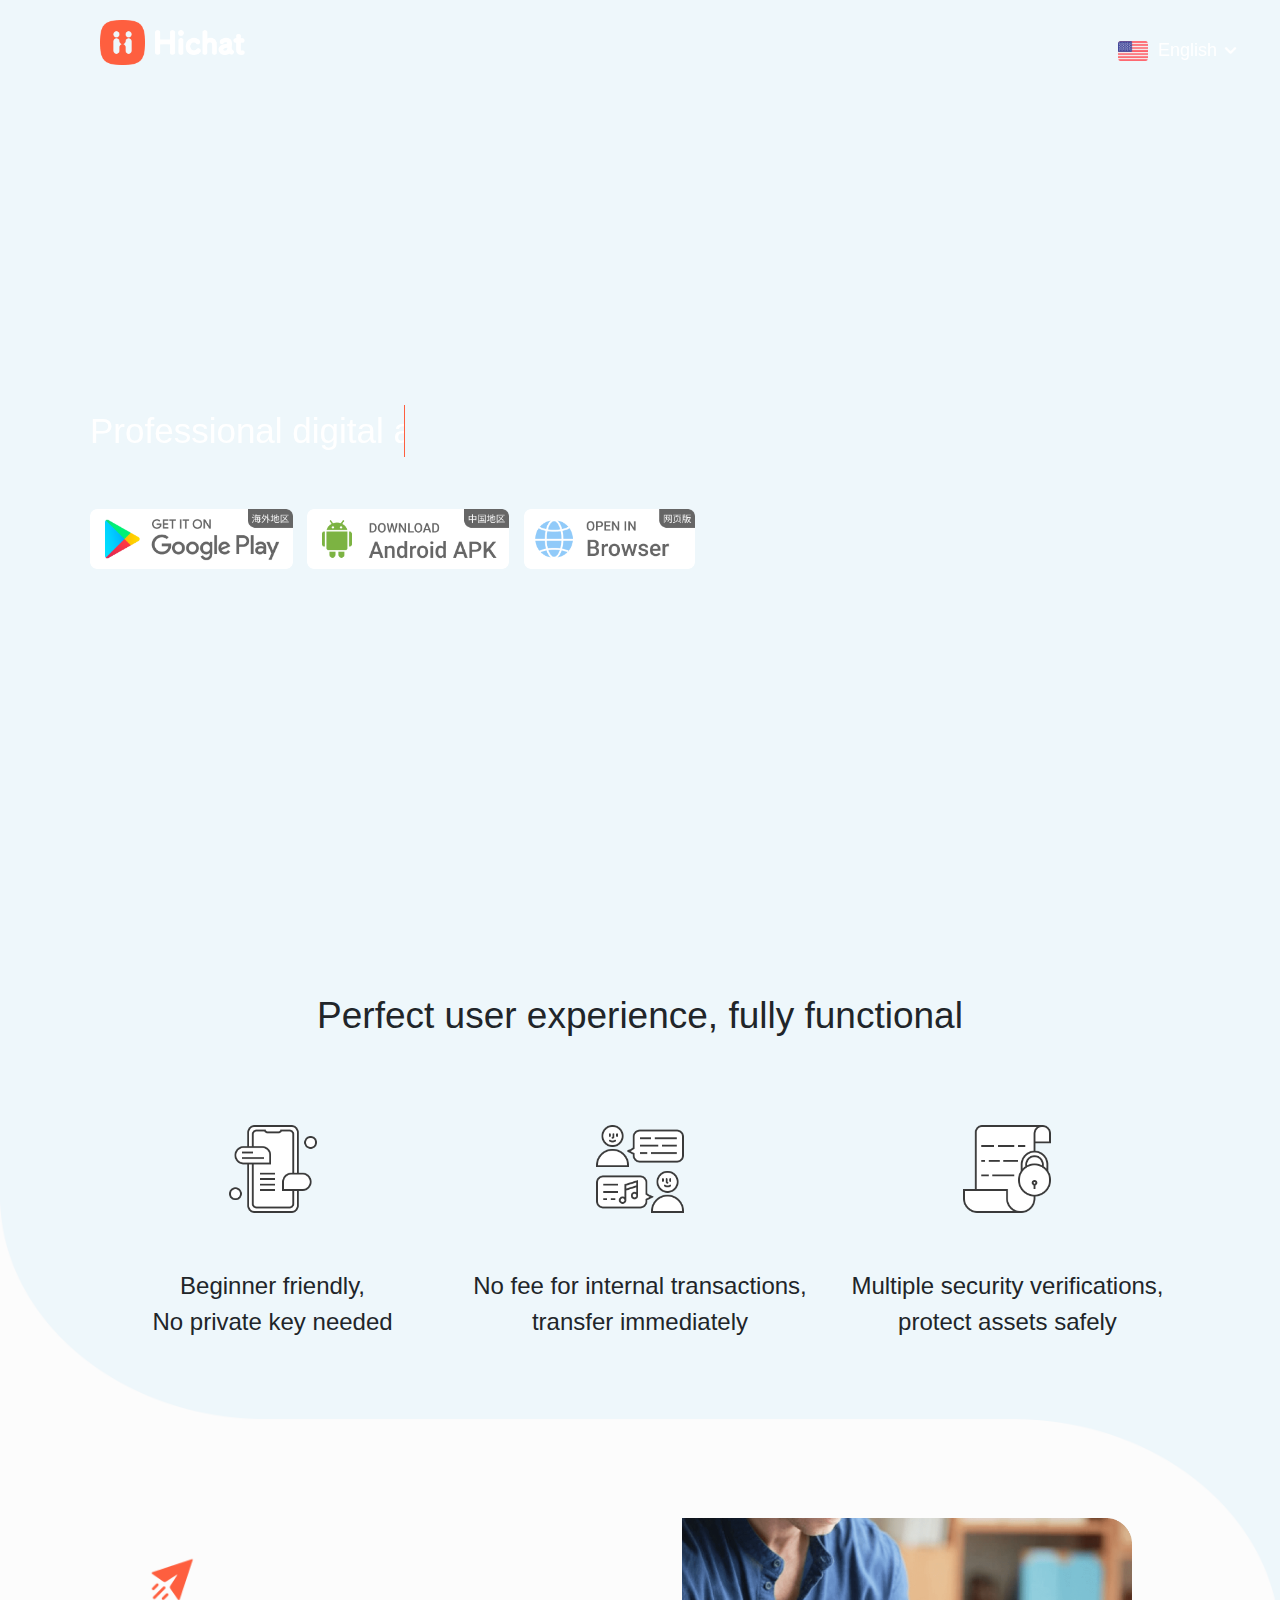
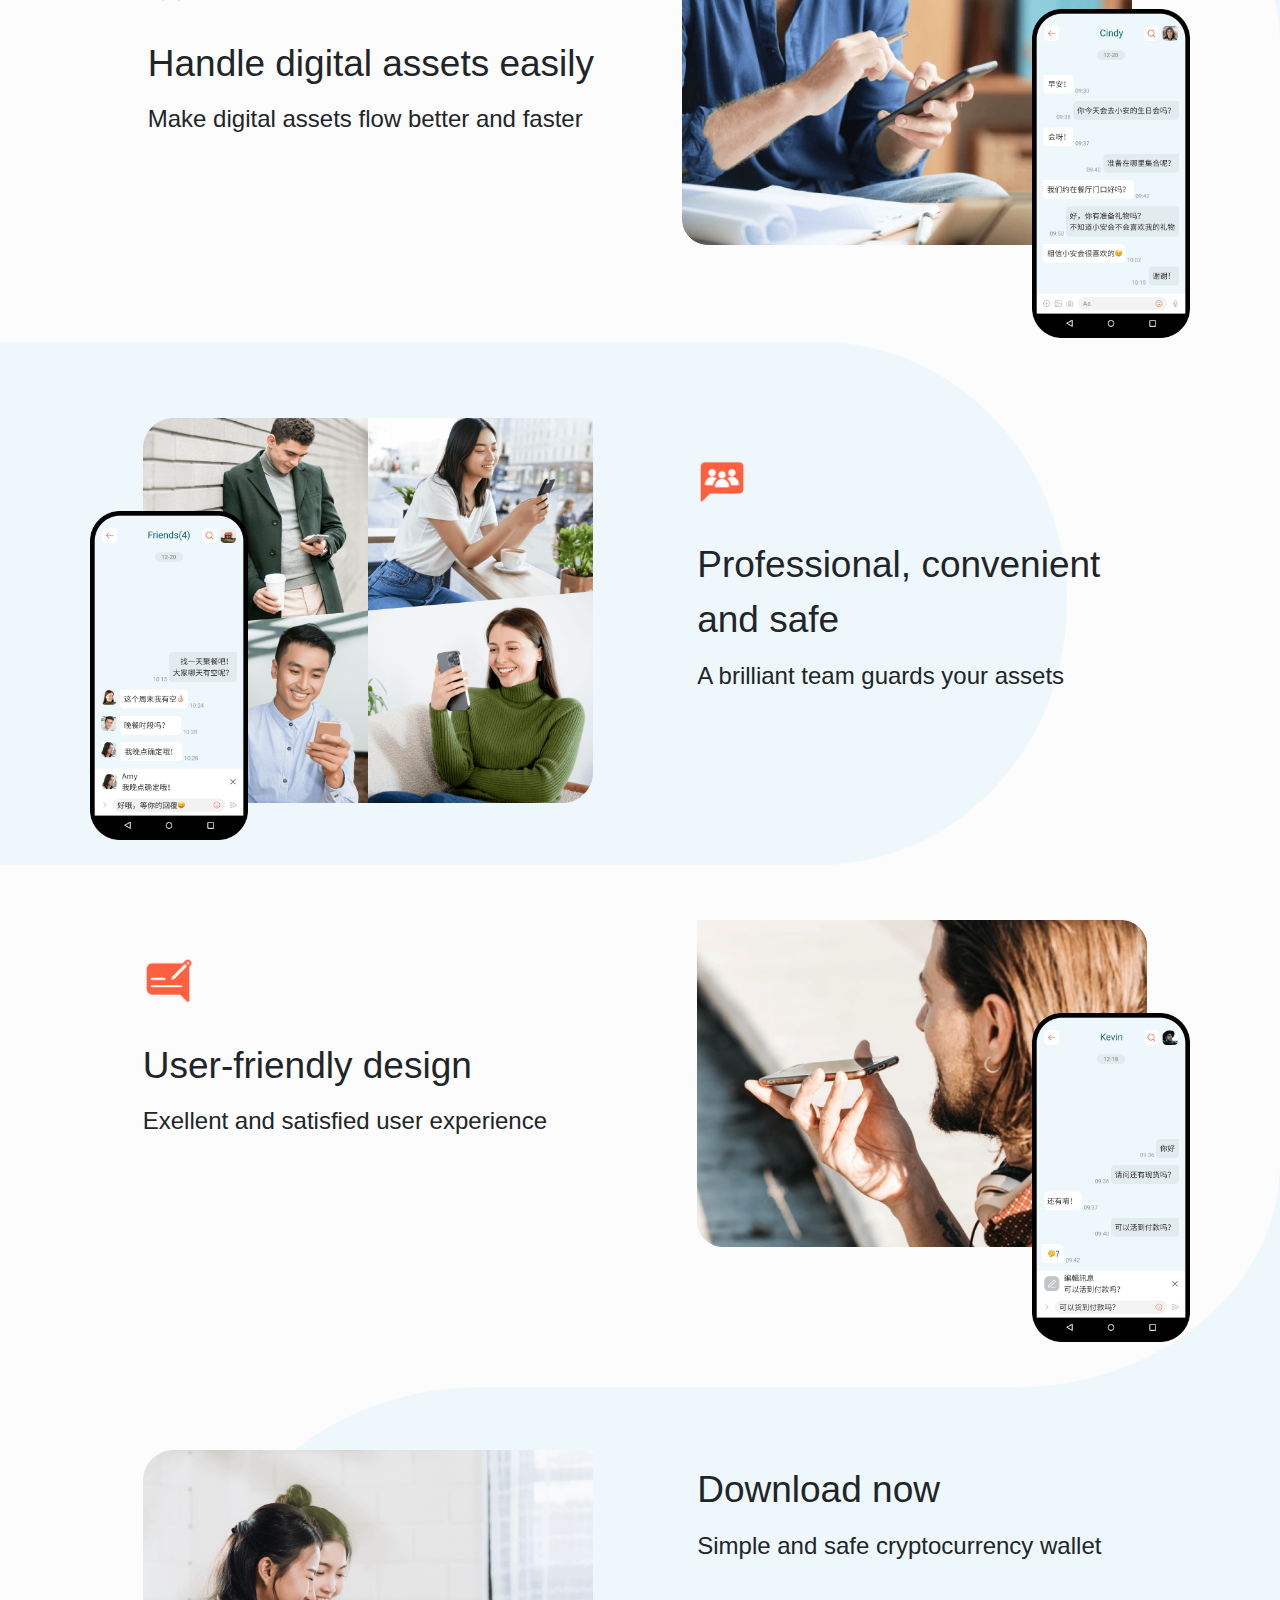
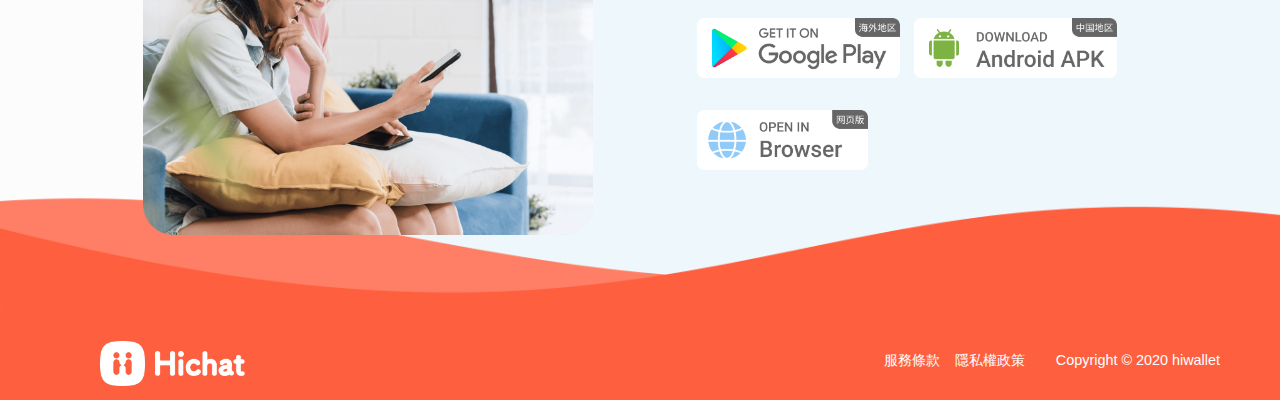
==== commit 0add339e: "# fix宣傳頁面" ====
--- a/index.html
+++ b/index.html
@@ -159,19 +159,19 @@
     <div class="pad-air-style" style="text-align: left; padding: 0 20px;">
       <a href="https://play.google.com/store/apps/details?id=com.py.hichat" target="_blank">
         <div class="download-btn" style="background: none;padding: 0">
-          <img src="./static/img/icon/btn-googleplay.png" alt=""
+          <img class="string_app_google_img" src="./static/img/icon/btn-googleplay.png" alt=""
             style="width: -webkit-fill-available;position: relative; margin-top: 10%;">
         </div>
       </a>
-      <a href="https://apk.hichat.info/download/HiChatCN_2022-03-28_v1.3.1-release.apk" target="_blank">
+      <a href="https://apk.hichat.info/download/HiChatCN_2022-05-05_v1.3.2-release.apk" target="_blank">
         <div class="download-btn" style="background: none;padding: 0">
-          <img src="./static/img/icon/btn-android.png" alt=""
+          <img class="string_app_android_img" src="./static/img/icon/btn-android.png" alt=""
             style="width: -webkit-fill-available;position: relative; margin-top: 0;">
         </div>
       </a>
       <a class="hichat-browser" target="_blank" onclick="window.open(location.origin + '/fe/', '_blank')">
         <div class="download-btn" style="background: none;padding: 0">
-          <img src="./static/img/icon/btn-browser.png" alt=""
+          <img class="string_app_browser_img" src="./static/img/icon/btn-browser.png" alt=""
             style="width: -webkit-fill-available;position: relative; margin-top: 0;">
         </div>
       </a>
@@ -262,20 +262,20 @@
       <div class="wrap-h5-footer">
         <a href="https://play.google.com/store/apps/details?id=com.py.hichat" target="_blank">
           <div class="download-btn" style="margin-top: -3em; background: none;padding: 0;">
-            <img src="./static/img/icon/btn-googleplay.png" alt=""
-              style="width: -webkit-fill-available;;margin:0; position:relative;">
+            <img class="string_app_google_img" src="./static/img/icon/btn-googleplay.png" alt=""
+              style="width: -webkit-fill-available;margin:0; position:relative;">
 
           </div>
         </a>
-        <a href="https://apk.hichat.info/download/HiChatCN_2022-03-28_v1.3.1-release.apk" target="_blank">
+        <a href="https://apk.hichat.info/download/HiChatCN_2022-05-05_v1.3.2-release.apk" target="_blank">
           <div class="download-btn" style="margin-top: 2em; background: none;padding: 0;">
-            <img src="./static/img/icon/btn-android.png" alt=""
+            <img class="string_app_android_img" src="./static/img/icon/btn-android.png" alt=""
               style="width: -webkit-fill-available;position: relative; margin-top: 0;">
           </div>
         </a>
         <a class="hichat-browser" target="_blank" onclick="window.open(location.origin + '/fe/', '_blank')">
           <div class="download-btn" style="margin-top: 2em; background: none;padding: 0;">
-            <img src="./static/img/icon/btn-browser.png" alt=""
+            <img class="string_app_browser_img" src="./static/img/icon/btn-browser.png" alt=""
               style="width: -webkit-fill-available;position: relative; margin-top: 0;">
           </div>
         </a>
@@ -357,7 +357,7 @@
           <div class="download-area">
             <a href="https://play.google.com/store/apps/details?id=com.py.hichat" target="_blank">
               <div class="download-btn">
-                <img src="./static/img/icon/btn-googleplay.png" alt="" style="height:60px;margin:0;">
+                <img class="string_app_google_img" src="./static/img/icon/btn-googleplay.png" alt="" style="height:60px;margin:0;">
               </div>
               <div class="download-qr-googleplay">
                 <span class="triangle"></span>
@@ -367,9 +367,9 @@
             </a>
           </div>
           <div class="download-area">
-            <a href="https://apk.hichat.info/download/HiChatCN_2022-03-28_v1.3.1-release.apk" target="_blank">
+            <a href="https://apk.hichat.info/download/HiChatCN_2022-05-05_v1.3.2-release.apk" target="_blank">
               <div class="download-btn">
-                <img src="./static/img/icon/btn-android.png" alt="" style="height:60px;margin:0;">
+                <img class="string_app_android_img" src="./static/img/icon/btn-android.png" alt="" style="height:60px;margin:0;">
               </div>
               <div class="download-qr">
                 <span class="triangle"></span>
@@ -381,7 +381,7 @@
           <div class="download-area">
             <a class="hichat-browser" target="_blank" onclick="window.open(location.origin + '/fe/', '_blank')">
               <div class="download-btn">
-                <img src="./static/img/icon/btn-browser.png" alt="" style="height:60px;margin:0;">
+                <img class="string_app_browser_img" src="./static/img/icon/btn-browser.png" alt="" style="height:60px;margin:0;">
               </div>
             </a>
           </div>
@@ -492,7 +492,7 @@
         <div class="download-area">
           <a href="https://play.google.com/store/apps/details?id=com.py.hichat" target="_blank">
             <div class="download-btn">
-              <img src="./static/img/icon/btn-googleplay.png" alt="" style="height:60px;margin:0; position:relative;">
+              <img class="string_app_google_img" src="./static/img/icon/btn-googleplay.png" alt="" style="height:60px;margin:0; position:relative;">
             </div>
             <div class="download-qr-googleplay">
               <span class="triangle"></span>
@@ -503,9 +503,9 @@
           
         </div>
         <div class="download-area">
-          <a href="https://apk.hichat.info/download/HiChatCN_2022-03-28_v1.3.1-release.apk" target="_blank">
+          <a href="https://apk.hichat.info/download/HiChatCN_2022-05-05_v1.3.2-release.apk" target="_blank">
             <div class="download-btn">
-              <img src="./static/img/icon/btn-android.png" alt="" style="height:60px;margin:0; position:relative;">
+              <img class="string_app_android_img" src="./static/img/icon/btn-android.png" alt="" style="height:60px;margin:0; position:relative;">
             </div>
             <div class="download-qr">
               <span class="triangle"></span>
@@ -517,7 +517,7 @@
         <div class="download-area">
           <a class="hichat-browser" target="_blank" onclick="window.open(location.origin + '/fe/', '_blank')">
             <div class="download-btn">
-              <img src="./static/img/icon/btn-browser.png" alt="" style="height:60px;margin:0; position:relative;">
+              <img class="string_app_browser_img" src="./static/img/icon/btn-browser.png" alt="" style="height:60px;margin:0; position:relative;">
             </div>
           </a>
         </div>
--- a/static/css/index.css
+++ b/static/css/index.css
@@ -891,7 +891,7 @@
 }
 @media (min-width: 374px) and (max-width:409px) {
   .wrap-full-h5 .string_desc{
-    width: 260px !important;
+    width: 270px !important;
   }
   .wrap-full-h5 .sub-img {
     height: 40px !important;
@@ -952,7 +952,7 @@
     width: 8vw;
   }
   .wrap-full-h5 .string_desc{
-    width: 510px !important;
+    width: 540px !important;
   }
   .wrap-full-h5 .wrap-h5-footer{
     margin-top: 235px;
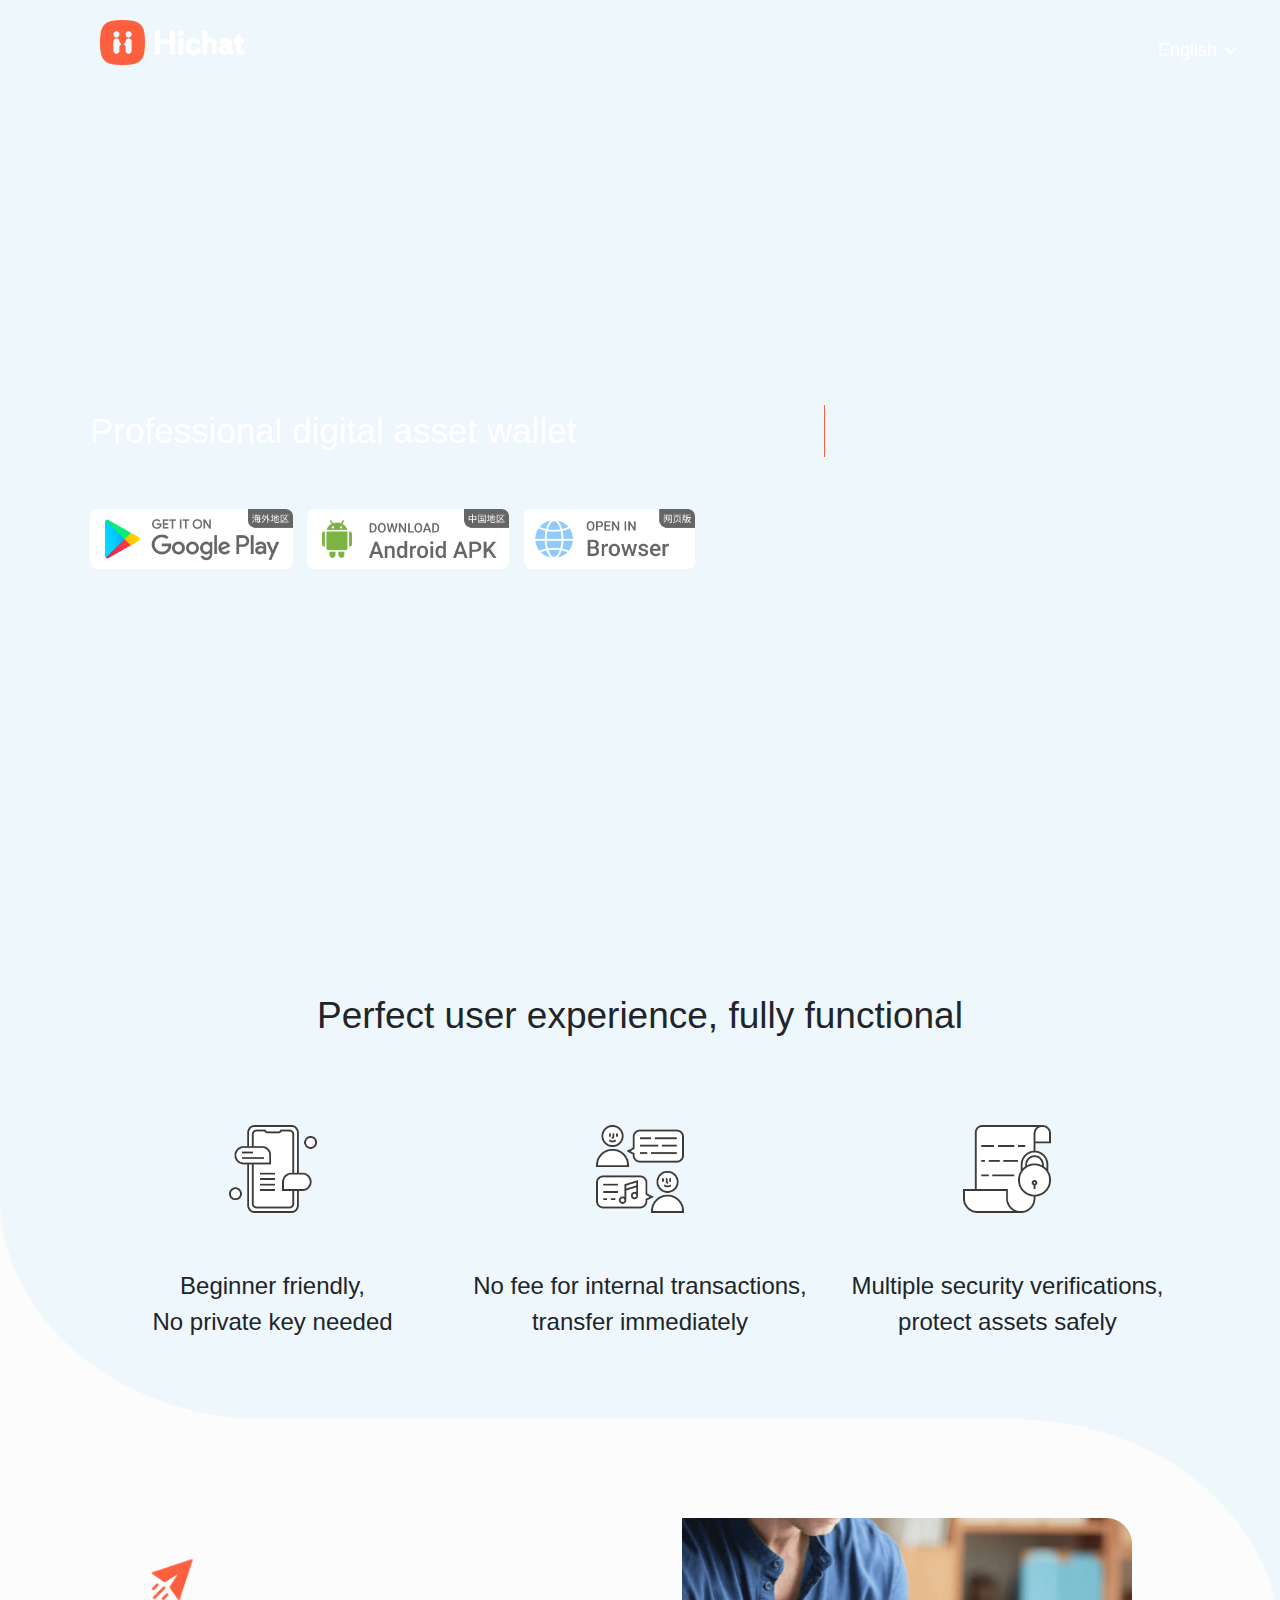
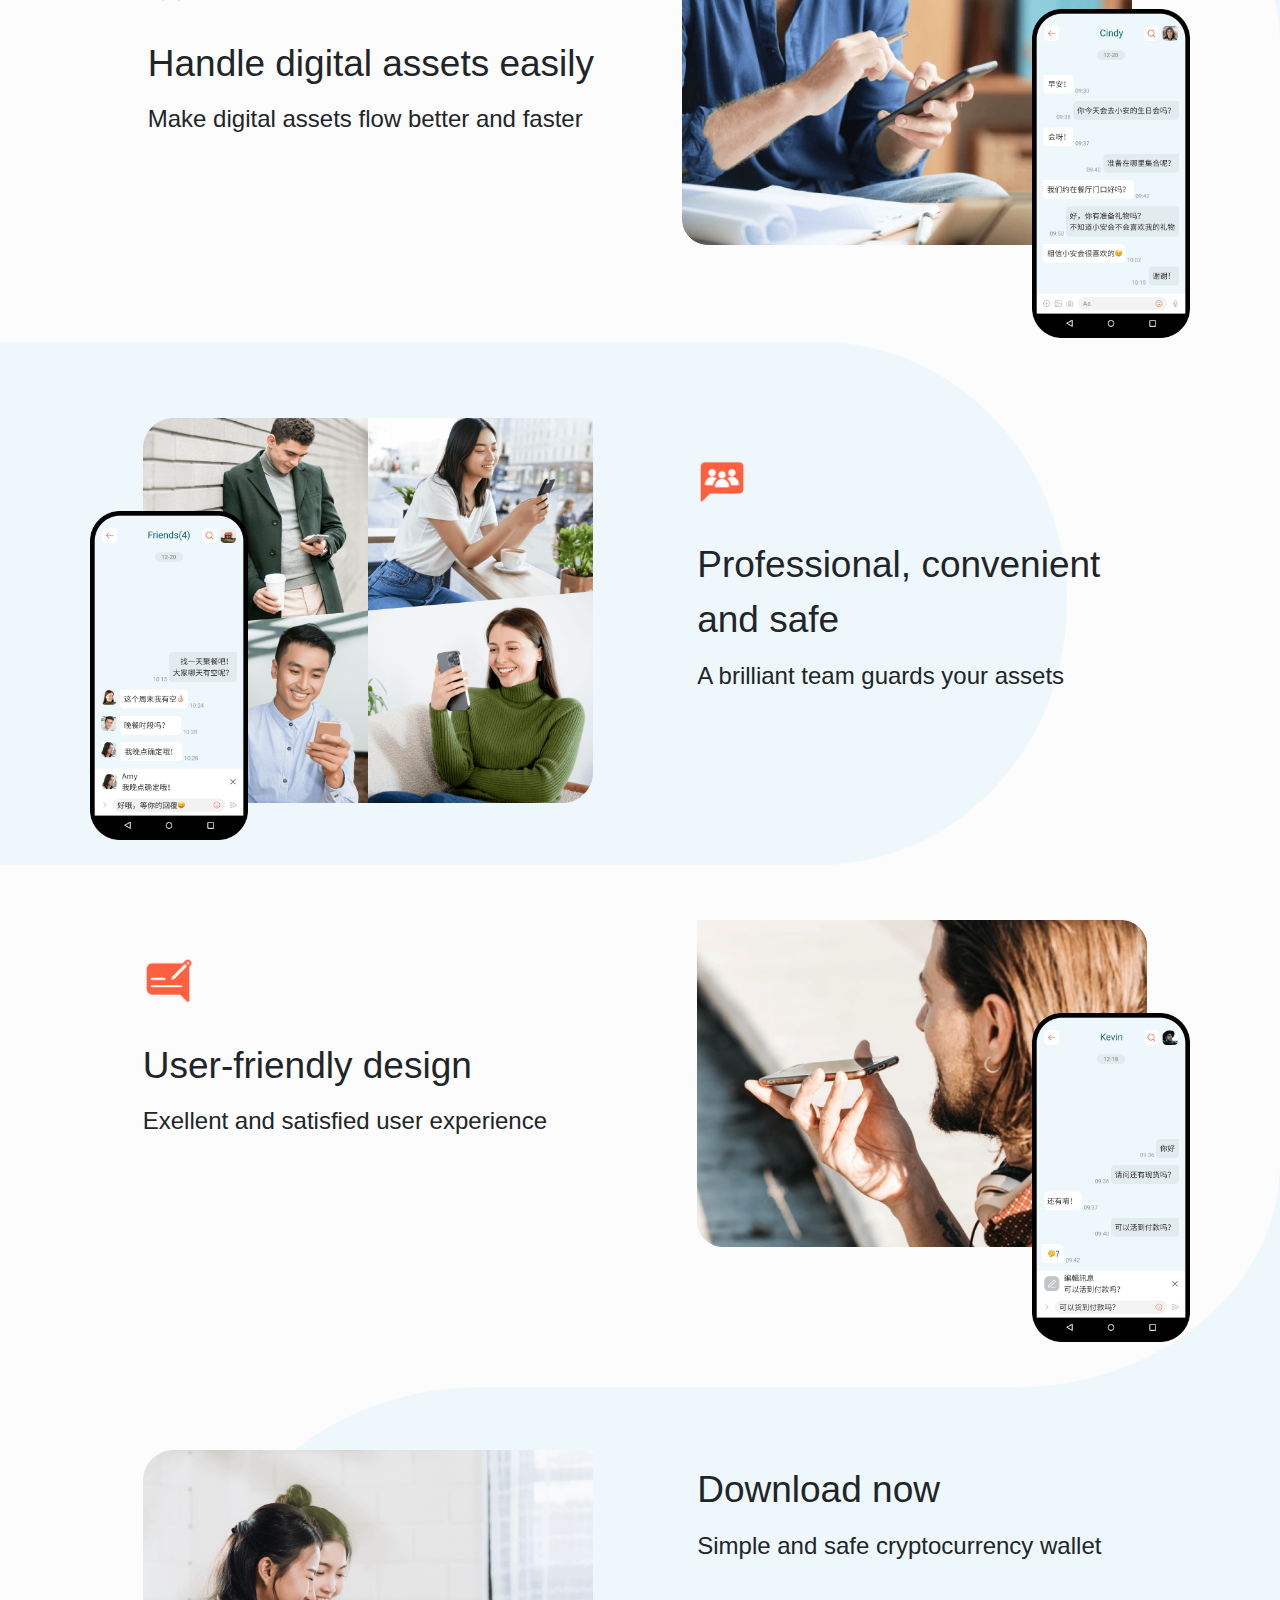
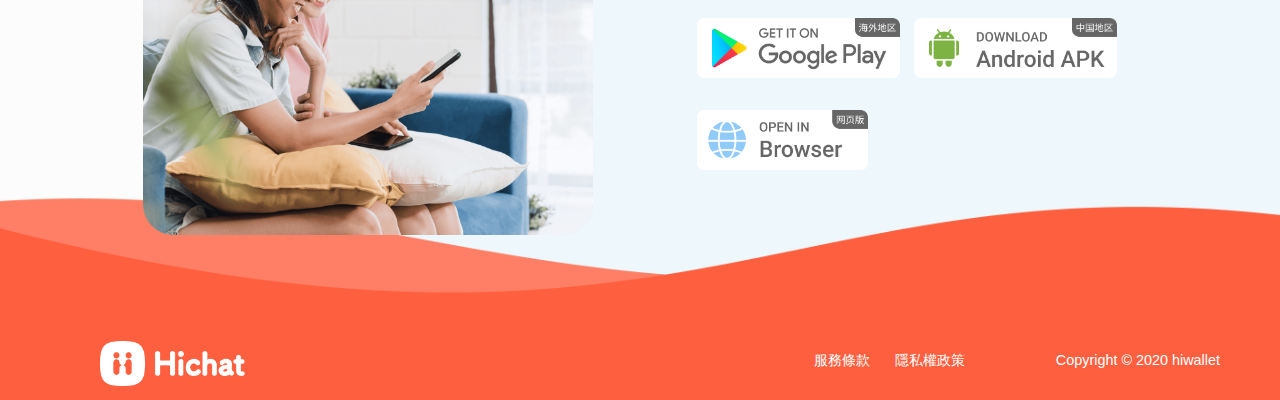
==== commit 1978656f: "# fix 新增英文版" ====
--- a/index.html
+++ b/index.html
@@ -146,8 +146,7 @@
       <div class="dropdown-menu dropdown-menu-right" aria-labelledby="dropdownMenuButton">
         <a class="dropdown-item" href="javascript:;" onclick="switchLang('zh-CN')">
           <span>简体中文</span></a>
-        <!-- <a class="dropdown-item" href="javascript:;" onclick="switchLang('en-US')"><img class="flag"
-            src="./static/img/language/united-states.png">English</a> -->
+        <a class="dropdown-item" href="javascript:;" onclick="switchLang('en-US')">English</a>
         <a class="dropdown-item" href="javascript:;" onclick="switchLang('zh-TW')"><span>繁體中文</span></a>
       </div>
     </div>
@@ -341,8 +340,7 @@
         <button class="btn dropdown-toggle" id="dropdownMenuButton" data-toggle="dropdown"></button>
         <div class="dropdown-menu dropdown-menu-right" aria-labelledby="dropdownMenuButton">
           <a class="dropdown-item" href="javascript:;" onclick="switchLang('zh-CN')"><span>简体中文</span></a>
-          <!-- <a class="dropdown-item" href="javascript:;" onclick="switchLang('en-US')"><img class="flag"
-              src="./static/img/language/united-states.png">English</a> -->
+          <a class="dropdown-item" href="javascript:;" onclick="switchLang('en-US')">English</a>
           <a class="dropdown-item" href="javascript:;" onclick="switchLang('zh-TW')"><span>繁體中文</span></a>
         </div>
       </div>
--- a/static/css/index.css
+++ b/static/css/index.css
@@ -269,7 +269,9 @@
     color: #fff;
     font-size: 35px;
 }
-
+.pc-top-block .string_desc.english {
+  width: 21em;
+}
   
 .mobile-1 {
     position: absolute;
@@ -879,6 +881,10 @@
   .wrap-full-h5 .string_desc{
     width: 225px !important;
   }
+  .wrap-full-h5 .string_desc.english{
+    width: 300px !important;
+    font-size:13px;
+  }
   .wrap-full-h5 .sub-img {
     height: 30px !important;
   }
@@ -887,12 +893,19 @@
   .wrap-full-h5 .string_desc{
     width: 249px !important;
   }
-  
+  .wrap-full-h5 .string_desc.english{
+    width: 350px !important;
+    font-size:15px;
+  }  
 }
 @media (min-width: 374px) and (max-width:409px) {
   .wrap-full-h5 .string_desc{
     width: 270px !important;
   }
+  .wrap-full-h5 .string_desc.english{
+    width: 365px !important;
+    font-size:16px;
+  }
   .wrap-full-h5 .sub-img {
     height: 40px !important;
   }
@@ -901,6 +914,10 @@
   .wrap-full-h5 .string_desc{
     width: 285px !important;
   }
+  .wrap-full-h5 .string_desc.english{
+    width: 365px !important;
+    font-size:16px;
+  }
   .wrap-full-h5 .sub-img {
     height: 50px !important;
   }
@@ -909,6 +926,10 @@
   .wrap-full-h5 .string_desc{
     width: 284px !important;
   }
+  .wrap-full-h5 .string_desc.english{
+    width: 365px !important;
+    font-size:16px;
+  }
   .wrap-full-h5 .sub-img {
     height: 50px !important;
   }
@@ -918,6 +939,10 @@
   .wrap-full-h5 .string_desc{
     width: 520px !important;
   }
+  .wrap-full-h5 .string_desc .english{
+    width: 520px !important;
+  }
+
   .wrap-full-h5 .sub-img {
     height: 80px !important;
   }
@@ -954,6 +979,10 @@
   .wrap-full-h5 .string_desc{
     width: 540px !important;
   }
+  .wrap-full-h5 .string_desc.english{
+    width: 365px !important;
+    font-size:16px;
+  }
   .wrap-full-h5 .wrap-h5-footer{
     margin-top: 235px;
     height: 550px !important;
@@ -1036,6 +1065,10 @@
   }
   .wrap-full-h5 .string_desc{
     width: 363px !important;
+  }
+  .wrap-full-h5 .string_desc.english{
+    width: 365px !important;
+    font-size:16px;
   }
 }
 @media only screen and (max-width:281px) and (max-height:654px) {
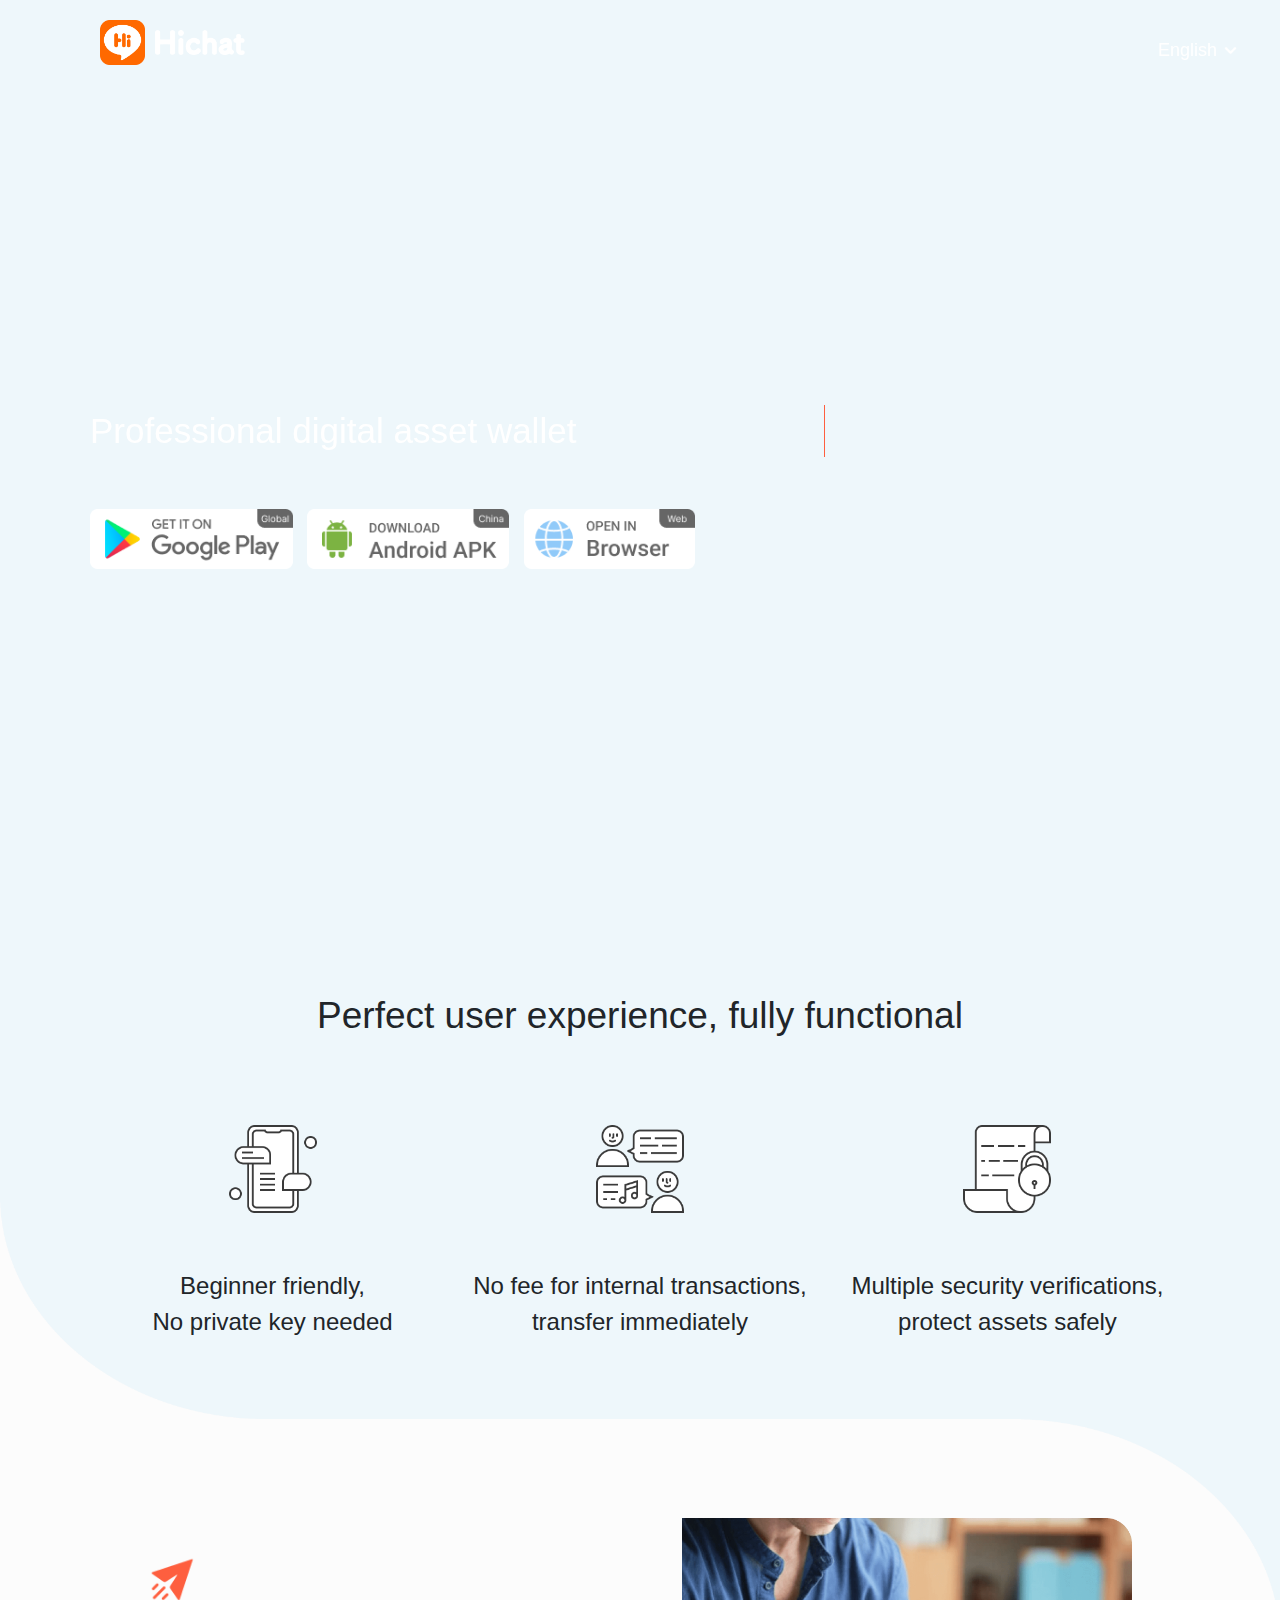
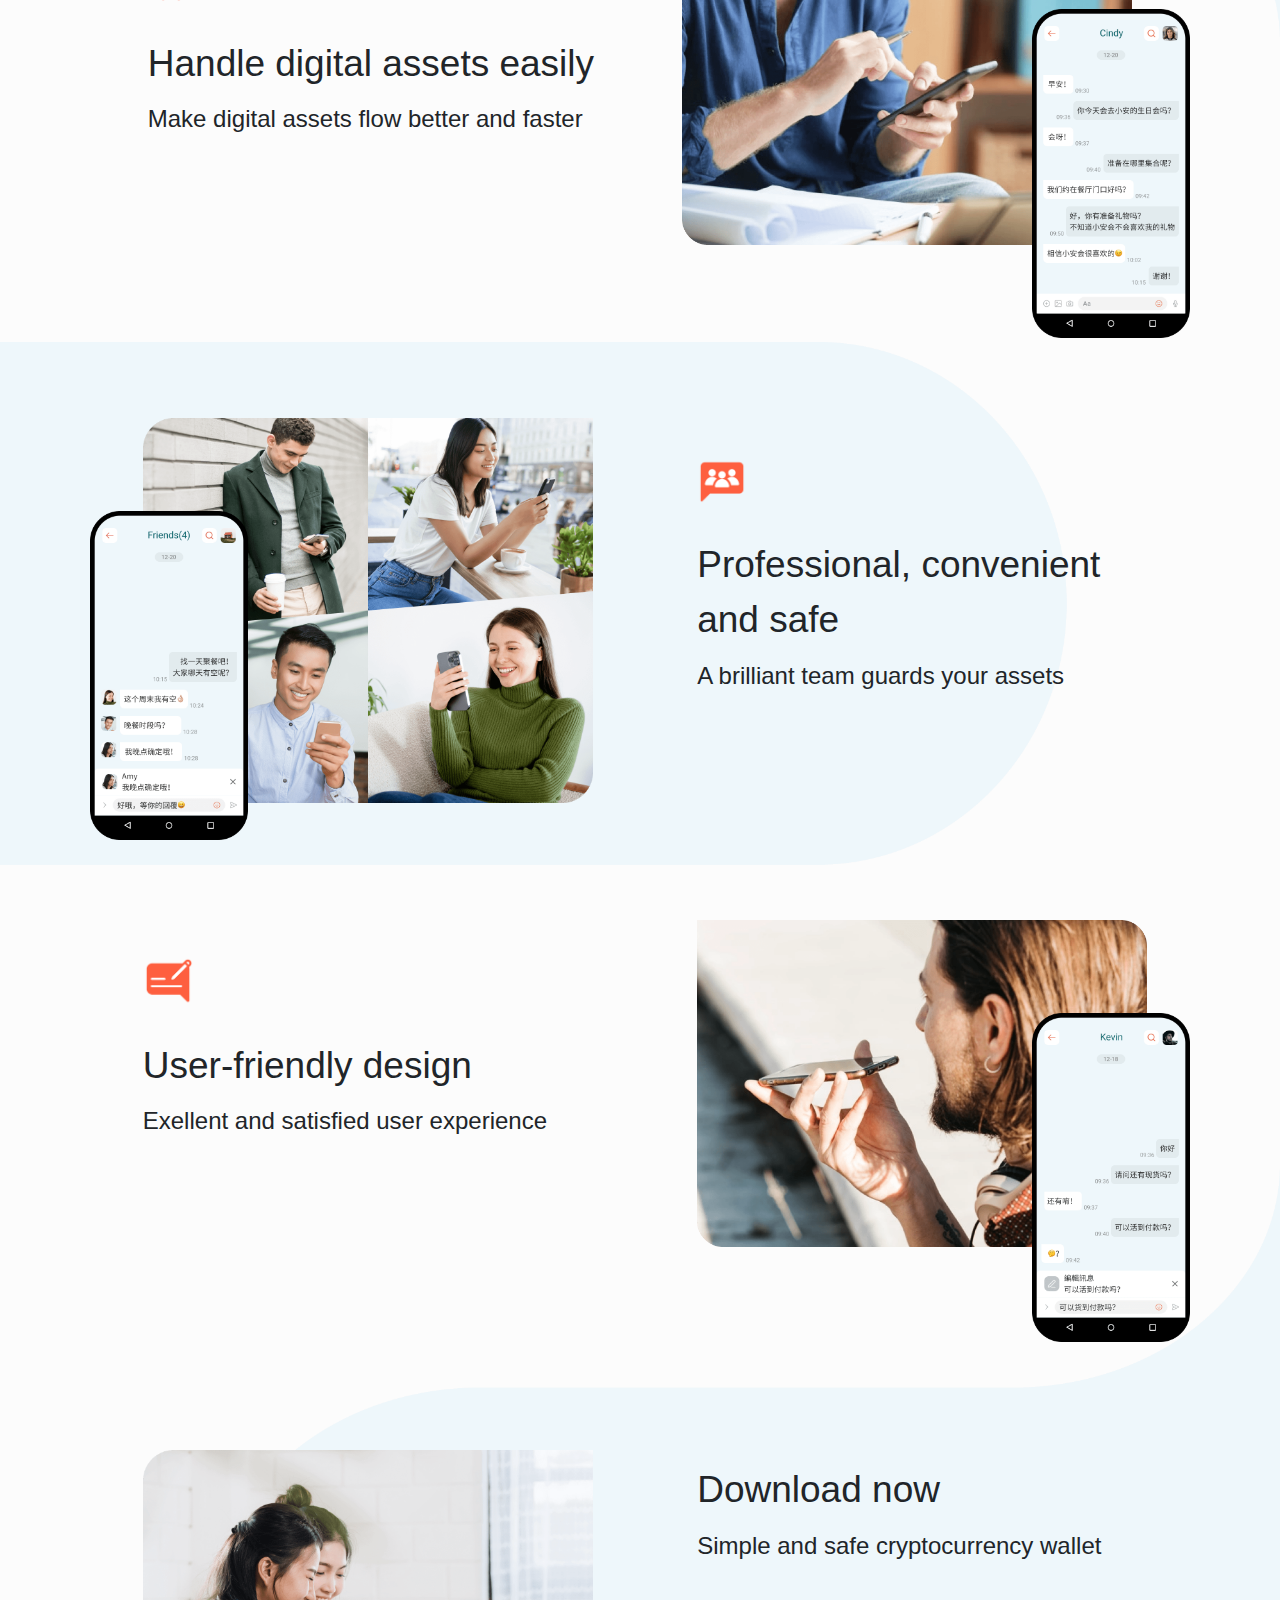
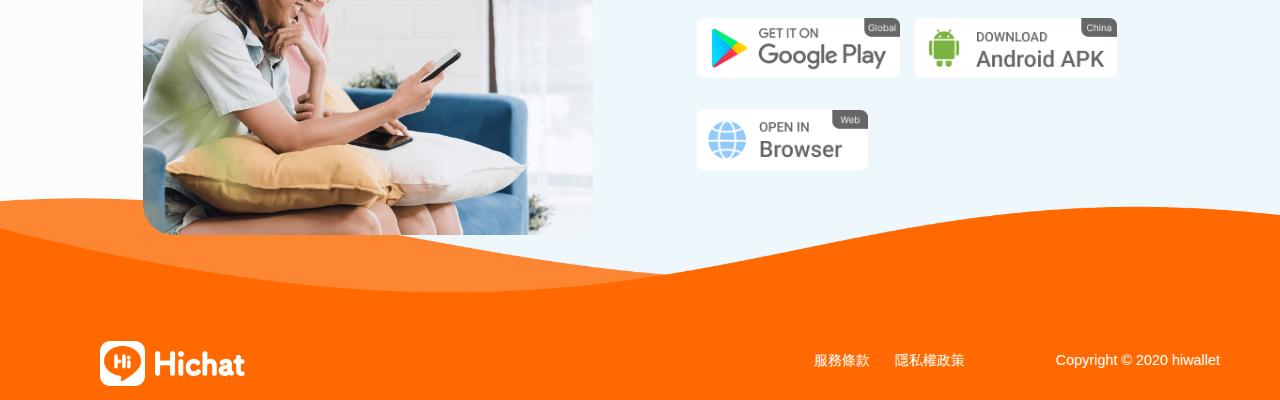
==== commit f90b4e90: "# fix 更換下載連結" ====
--- a/index.html
+++ b/index.html
@@ -162,7 +162,7 @@
             style="width: -webkit-fill-available;position: relative; margin-top: 10%;">
         </div>
       </a>
-      <a href="https://apk.hichat.info/download/HiChatCN_2022-05-05_v1.3.2-release.apk" target="_blank">
+      <a href="https://apk.hichat.info/download/HiChatCN_2022-06-21_v1.4.0-release.apk" target="_blank">
         <div class="download-btn" style="background: none;padding: 0">
           <img class="string_app_android_img" src="./static/img/icon/btn-android.png" alt=""
             style="width: -webkit-fill-available;position: relative; margin-top: 0;">
@@ -266,7 +266,7 @@
 
           </div>
         </a>
-        <a href="https://apk.hichat.info/download/HiChatCN_2022-05-05_v1.3.2-release.apk" target="_blank">
+        <a href="https://apk.hichat.info/download/HiChatCN_2022-06-21_v1.4.0-release.apk" target="_blank">
           <div class="download-btn" style="margin-top: 2em; background: none;padding: 0;">
             <img class="string_app_android_img" src="./static/img/icon/btn-android.png" alt=""
               style="width: -webkit-fill-available;position: relative; margin-top: 0;">
@@ -278,12 +278,12 @@
               style="width: -webkit-fill-available;position: relative; margin-top: 0;">
           </div>
         </a>
-        <div class="footer-text" style="display: flex; align-items: center; justify-content: center; margin-top:3em;">
+        <div class="footer-text" style="display: flex; align-items: center; justify-content: center; margin-top:3em; z-index: 9; height: 90px; background-color: #ff6900;">
           <img class="logo-footer" src="./static/img/brand-footer.png" alt=""><!-- icon -->
           <img class="logo-footer-text" src="./static/img/logotext.png" alt="">
         </div>
-        <a href="privacyPolicy.html" class="string_privacyPolicy"></a>
-        <a href="userAgreement.html" class="string_userAgreement"></a>
+        <a href="privacyPolicy.html" target="_blank" class="string_privacyPolicy"></a>
+        <a href="userAgreement.html" target="_blank" class="string_userAgreement"></a>
         <div class="string_copyright"></div>
         <div class="wrap-h5-footer-bg"></div>
       </div>
@@ -365,7 +365,7 @@
             </a>
           </div>
           <div class="download-area">
-            <a href="https://apk.hichat.info/download/HiChatCN_2022-05-05_v1.3.2-release.apk" target="_blank">
+            <a href="https://apk.hichat.info/download/HiChatCN_2022-06-21_v1.4.0-release.apk" target="_blank">
               <div class="download-btn">
                 <img class="string_app_android_img" src="./static/img/icon/btn-android.png" alt="" style="height:60px;margin:0;">
               </div>
@@ -501,7 +501,7 @@
           
         </div>
         <div class="download-area">
-          <a href="https://apk.hichat.info/download/HiChatCN_2022-05-05_v1.3.2-release.apk" target="_blank">
+          <a href="https://apk.hichat.info/download/HiChatCN_2022-06-21_v1.4.0-release.apk" target="_blank">
             <div class="download-btn">
               <img class="string_app_android_img" src="./static/img/icon/btn-android.png" alt="" style="height:60px;margin:0; position:relative;">
             </div>
@@ -529,8 +529,8 @@
         <img class="logo-footer" src="./static/img/brand.png" alt="">
         <img class="logo-footer-text" src="./static/img/logotext.png" alt="">
       </div>
-      <a href="userAgreement.html" class="string_userAgreement"></a>
-      <a href="privacyPolicy.html" class="string_privacyPolicy"></a>
+      <a href="userAgreement.html" target="_blank" class="string_userAgreement"></a>
+      <a href="privacyPolicy.html" target="_blank" class="string_privacyPolicy"></a>
       <div class="string_copyright"></div>
     </div>
 
--- a/static/css/index.css
+++ b/static/css/index.css
@@ -572,7 +572,7 @@
   background-position: center top;
   margin: 0 auto;
   text-align: center;
-  background-size: 100% 100%;
+  background-size: 100% 94%;
 }
 
 .wrap-full-h5-bg-color{
@@ -745,10 +745,10 @@
 .wrap-full-h5 .wrap-h5-footer {
     background-image: url('../img/background/footer.png');
     background-repeat: no-repeat;
-    background-position: center 60%;
+    background-position: center 41%;
     background-size: 100%;
     position: relative;
-    z-index: 200;
+    z-index: 1;
     left: 0;
     bottom: 0;
     width: 100%;
@@ -758,6 +758,7 @@
     display: inline-block;
     text-align: center;
     display: grid;
+    height: 600px;
 }
 .wrap-full-h5 .wrap-h5-footer .logo {
     position: relative;
@@ -803,9 +804,13 @@
 }
 .wrap-h5-footer-bg{
   position: relative;
-  top: -25px;
-  height: 130px;
-  background-color: #ff5736;
+  top: -90px;
+  height: 217px;
+  background-color: #ff6900;
+  background-image: url('../img/background/nav.png');
+  background-repeat: no-repeat;
+  background-position: center;
+  background-size: 100% ;
 }
 .string_privacyPolicy:hover,.string_userAgreement:hover{
   text-decoration: none;
@@ -839,10 +844,10 @@
 /* 區分手機 電腦 */
 @media (width: 820px){
   .pad-air-style{
-    padding: 0 45px 0 20px !important;
+    padding: 0 0px !important;
   }
   .wrap-full-h5 .wrap-h5-footer{
-    background-image:none;
+    /* background-image:none; */
   }
 }
 
@@ -951,6 +956,9 @@
   /* .wrap-sub-content{
     min-width: 768px;
   } */
+  .wrap-full-h5{
+    background-size: 100% 102%;
+  }
   .wrap-full-h5 .download-btn{
     width: 382px;
   }
@@ -986,7 +994,8 @@
   .wrap-full-h5 .wrap-h5-footer{
     margin-top: 235px;
     height: 550px !important;
-    background-image:none !important;
+    /* background-image:none !important; */
+    background-position: center 66%;
   }  
 }
 
@@ -1080,6 +1089,14 @@
   }
 }
 
+@media only screen and (max-width:280px) {
+  .wrap-full-h5 .wrap-h5-footer{
+    background-position: center 35%;
+  }
+  .wrap-h5-footer-bg{
+    height: 256px;
+  }
+}
 
 .string_headline {
     animation: string_fadeout 1s forwards;
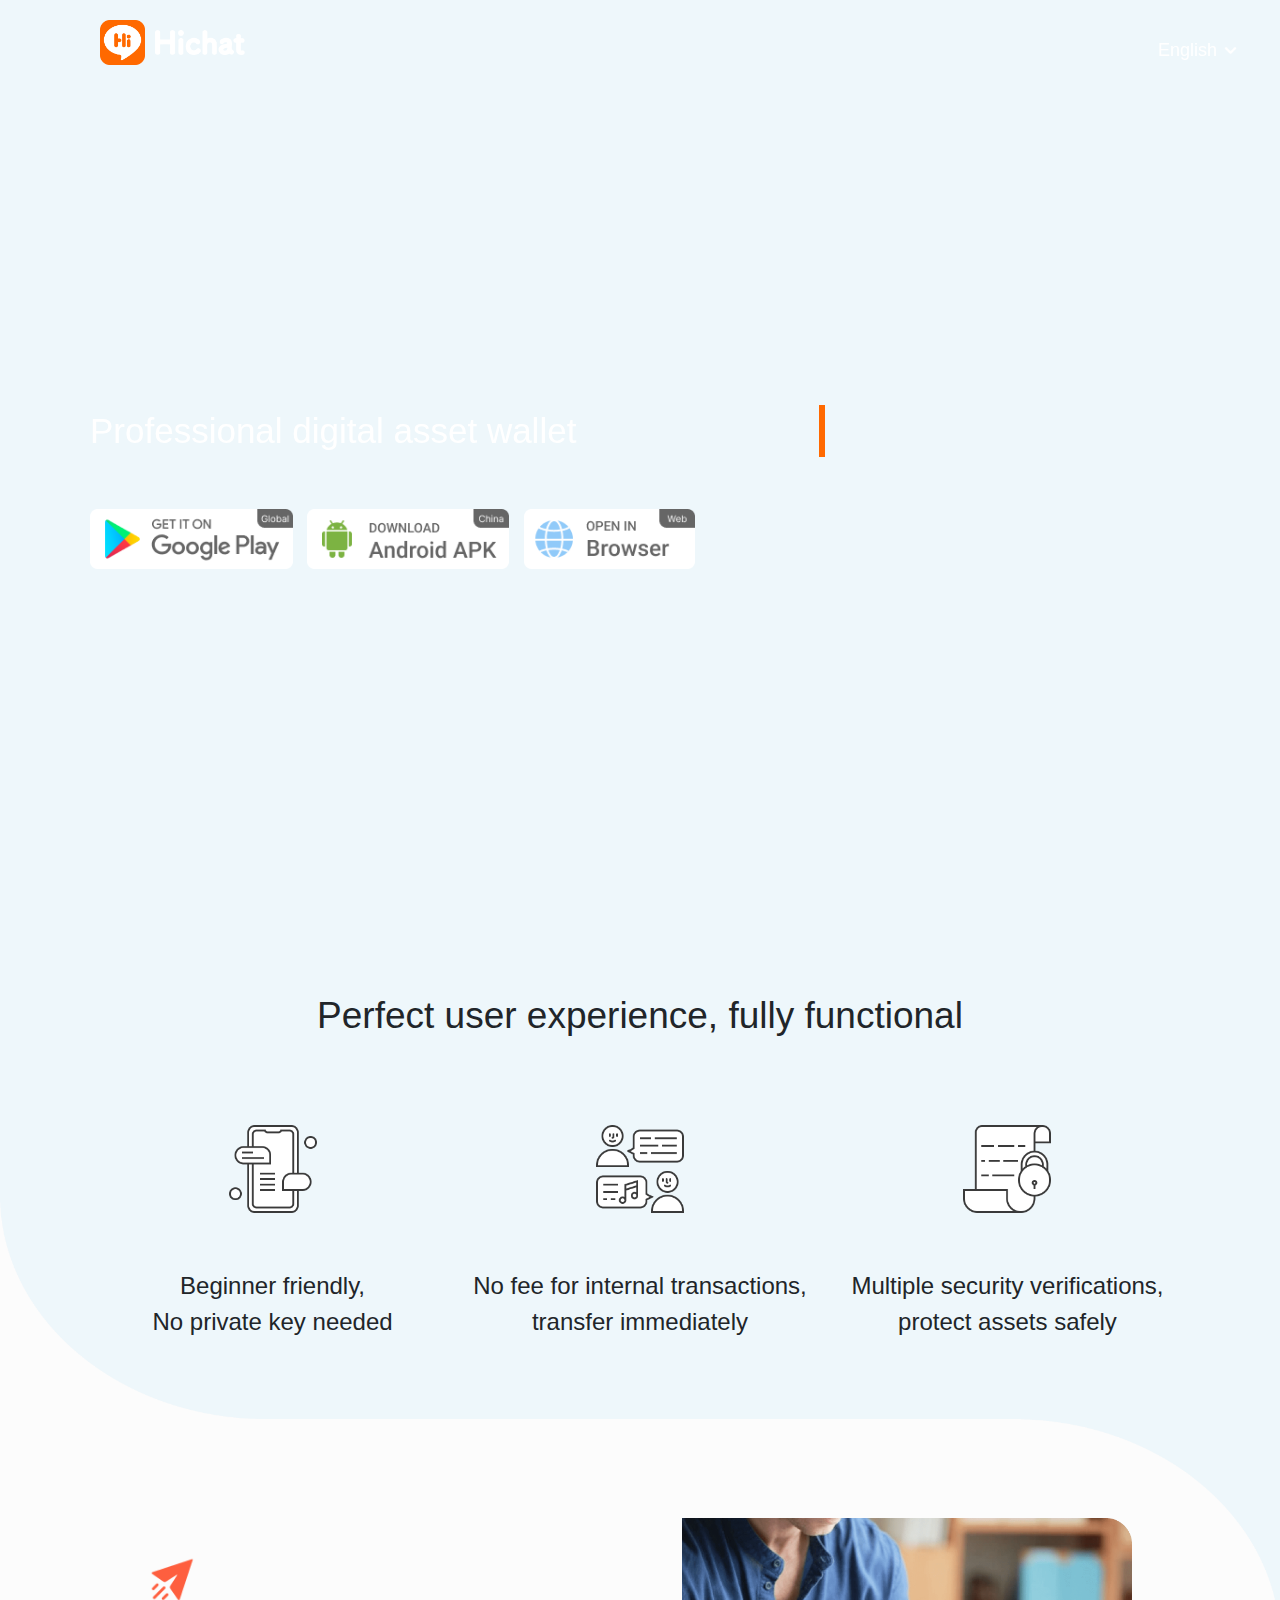
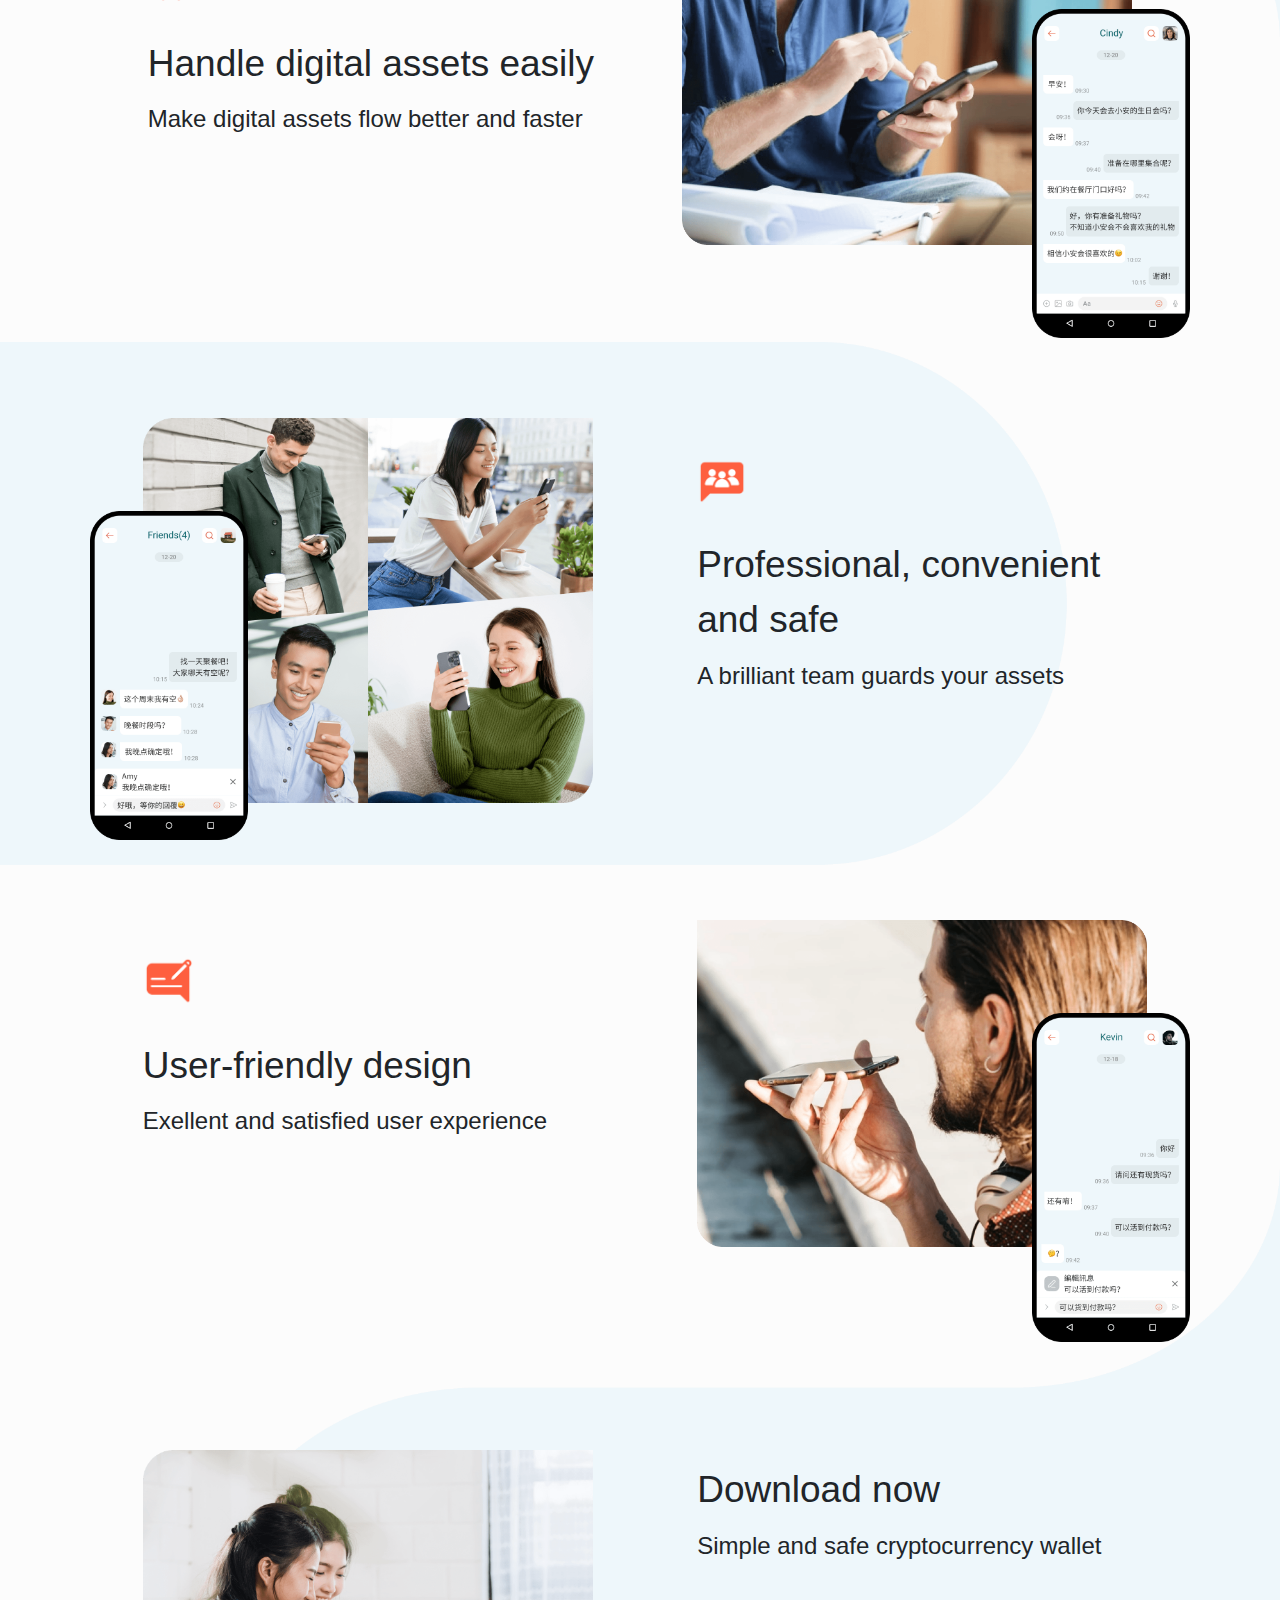
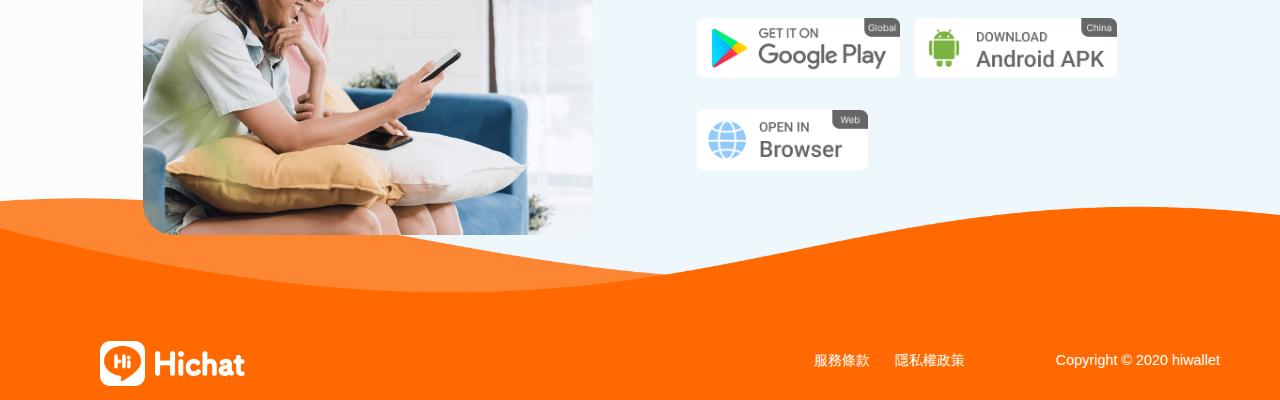
==== commit 67337b7b: "嗨聊統一" ====
--- a/index.html
+++ b/index.html
@@ -155,11 +155,11 @@
       <img class="logo-header-text" src="./static/img/logotext.png" alt="">
     </div>
     <p class="string_desc"></p>
-    <div class="pad-air-style" style="text-align: left; padding: 0 20px;">
+    <div class="pad-air-style" style="text-align: left; padding: 0 20px; margin-top: 20px;">
       <a href="https://play.google.com/store/apps/details?id=com.py.hichat" target="_blank">
         <div class="download-btn" style="background: none;padding: 0">
           <img class="string_app_google_img" src="./static/img/icon/btn-googleplay.png" alt=""
-            style="width: -webkit-fill-available;position: relative; margin-top: 10%;">
+            style="width: -webkit-fill-available;position: relative; margin-top: 0;">
         </div>
       </a>
       <a href="https://apk.hichat.info/download/HiChatCN_2022-06-21_v1.4.0-release.apk" target="_blank">
@@ -182,7 +182,7 @@
 
     <div class="wrap-sub-content unit-block-1">
       <!-- 938 -->
-      <p class="string_qr_block_1 sub-title" style="margin-top: 80px; opacity: 0; transform: scale(0.6);"></p>
+      <p class="string_qr_block_1 sub-title" style="margin-top: 200px; opacity: 1; transform: matrix(1, 0, 0, 1, 0, 0); backface-visibility: visible; z-index: 0;"></p>
       <ul>
         <li style="margin-top: 80px; opacity: 0; transform: scale(0.6);">
           <div class="cube">
@@ -278,7 +278,8 @@
               style="width: -webkit-fill-available;position: relative; margin-top: 0;">
           </div>
         </a>
-        <div class="footer-text" style="display: flex; align-items: center; justify-content: center; margin-top:3em; z-index: 9; height: 90px; background-color: #ff6900;">
+        <div class="footer-text"
+          style="display: flex; align-items: center; justify-content: center; margin-top:3em; z-index: 9; height: 90px; background-color: #ff6900;">
           <img class="logo-footer" src="./static/img/brand-footer.png" alt=""><!-- icon -->
           <img class="logo-footer-text" src="./static/img/logotext.png" alt="">
         </div>
@@ -287,7 +288,7 @@
         <div class="string_copyright"></div>
         <div class="wrap-h5-footer-bg"></div>
       </div>
-      
+
     </div>
   </div>
 
@@ -355,7 +356,8 @@
           <div class="download-area">
             <a href="https://play.google.com/store/apps/details?id=com.py.hichat" target="_blank">
               <div class="download-btn">
-                <img class="string_app_google_img" src="./static/img/icon/btn-googleplay.png" alt="" style="height:60px;margin:0;">
+                <img class="string_app_google_img" src="./static/img/icon/btn-googleplay.png" alt=""
+                  style="height:60px;margin:0;">
               </div>
               <div class="download-qr-googleplay">
                 <span class="triangle"></span>
@@ -367,7 +369,8 @@
           <div class="download-area">
             <a href="https://apk.hichat.info/download/HiChatCN_2022-06-21_v1.4.0-release.apk" target="_blank">
               <div class="download-btn">
-                <img class="string_app_android_img" src="./static/img/icon/btn-android.png" alt="" style="height:60px;margin:0;">
+                <img class="string_app_android_img" src="./static/img/icon/btn-android.png" alt=""
+                  style="height:60px;margin:0;">
               </div>
               <div class="download-qr">
                 <span class="triangle"></span>
@@ -379,7 +382,8 @@
           <div class="download-area">
             <a class="hichat-browser" target="_blank" onclick="window.open(location.origin + '/fe/', '_blank')">
               <div class="download-btn">
-                <img class="string_app_browser_img" src="./static/img/icon/btn-browser.png" alt="" style="height:60px;margin:0;">
+                <img class="string_app_browser_img" src="./static/img/icon/btn-browser.png" alt=""
+                  style="height:60px;margin:0;">
               </div>
             </a>
           </div>
@@ -490,7 +494,8 @@
         <div class="download-area">
           <a href="https://play.google.com/store/apps/details?id=com.py.hichat" target="_blank">
             <div class="download-btn">
-              <img class="string_app_google_img" src="./static/img/icon/btn-googleplay.png" alt="" style="height:60px;margin:0; position:relative;">
+              <img class="string_app_google_img" src="./static/img/icon/btn-googleplay.png" alt=""
+                style="height:60px;margin:0; position:relative;">
             </div>
             <div class="download-qr-googleplay">
               <span class="triangle"></span>
@@ -498,12 +503,13 @@
               <p class="string_qr_download"></p>
             </div>
           </a>
-          
+
         </div>
         <div class="download-area">
           <a href="https://apk.hichat.info/download/HiChatCN_2022-06-21_v1.4.0-release.apk" target="_blank">
             <div class="download-btn">
-              <img class="string_app_android_img" src="./static/img/icon/btn-android.png" alt="" style="height:60px;margin:0; position:relative;">
+              <img class="string_app_android_img" src="./static/img/icon/btn-android.png" alt=""
+                style="height:60px;margin:0; position:relative;">
             </div>
             <div class="download-qr">
               <span class="triangle"></span>
@@ -515,7 +521,8 @@
         <div class="download-area">
           <a class="hichat-browser" target="_blank" onclick="window.open(location.origin + '/fe/', '_blank')">
             <div class="download-btn">
-              <img class="string_app_browser_img" src="./static/img/icon/btn-browser.png" alt="" style="height:60px;margin:0; position:relative;">
+              <img class="string_app_browser_img" src="./static/img/icon/btn-browser.png" alt=""
+                style="height:60px;margin:0; position:relative;">
             </div>
           </a>
         </div>
--- a/static/css/index.css
+++ b/static/css/index.css
@@ -266,9 +266,18 @@
   margin-bottom:30px;
 }
 .pc-top-block .string_desc {
-    color: #fff;
-    font-size: 35px;
-}
+  width: 9.3em;
+  font-size: 35px;
+  color: #fff;
+  border-right: 6px solid #ff6900;
+  margin-bottom: 2em;
+  white-space: nowrap;
+  overflow: hidden;
+  -webkit-animation: typing 2s steps(9),caret 1s steps(1) infinite;
+  animation: typing 2s steps(9),caret 1s steps(1) infinite;
+
+}
+
 .pc-top-block .string_desc.english {
   width: 21em;
 }
@@ -633,15 +642,22 @@
   width: 130px;
 }
 .wrap-full-h5 .string_desc {
-    font-size: 7vw;
-    color: #fff;
-    margin-top: -2px;
-    font-weight: 500;
-    margin-bottom: 0;
-    min-height: 17vw;
-    padding: 0 20px;
-    z-index: 9;
-}
+  width: 10em;
+  height: 1.5em;
+  min-height: 1.5em;
+  font-size: 7vw;
+  font-weight: 500;
+  color: #fff;
+  border-right: 6px solid #ff6900;
+  padding: 0 20px;
+  margin-top: -2px;
+  margin-bottom: 0;
+  white-space: nowrap;
+  -webkit-animation: h5-typing 2s steps(8),caret 1s steps(1) infinite;
+  animation: h5-typing 2s steps(8),caret 1s steps(1) infinite;
+  overflow: hidden;
+}
+
 .wrap-full-h5 .hichat-browser .download-btn{
   width: 11em;
 }
@@ -883,9 +899,9 @@
 }
 
 @media (min-width: 319px) and (max-width:358px) {
-  .wrap-full-h5 .string_desc{
+  /* .wrap-full-h5 .string_desc{
     width: 225px !important;
-  }
+  } */
   .wrap-full-h5 .string_desc.english{
     width: 300px !important;
     font-size:13px;
@@ -895,18 +911,18 @@
   }
 }
 @media (min-width: 359px) and (max-width:373px) {
-  .wrap-full-h5 .string_desc{
+  /* .wrap-full-h5 .string_desc{
     width: 249px !important;
-  }
+  } */
   .wrap-full-h5 .string_desc.english{
     width: 350px !important;
     font-size:15px;
   }  
 }
 @media (min-width: 374px) and (max-width:409px) {
-  .wrap-full-h5 .string_desc{
+  /* .wrap-full-h5 .string_desc{
     width: 270px !important;
-  }
+  } */
   .wrap-full-h5 .string_desc.english{
     width: 365px !important;
     font-size:16px;
@@ -916,9 +932,9 @@
   }
 }
 @media (min-width: 410px) and (max-width:412px) {
-  .wrap-full-h5 .string_desc{
+  /* .wrap-full-h5 .string_desc{
     width: 285px !important;
-  }
+  } */
   .wrap-full-h5 .string_desc.english{
     width: 365px !important;
     font-size:16px;
@@ -928,9 +944,9 @@
   }
 }
 @media (min-width: 413px) and (max-width:766px) {
-  .wrap-full-h5 .string_desc{
+  /* .wrap-full-h5 .string_desc{
     width: 284px !important;
-  }
+  } */
   .wrap-full-h5 .string_desc.english{
     width: 365px !important;
     font-size:16px;
@@ -941,9 +957,9 @@
 
 }
 @media (min-width: 767px) {
-  .wrap-full-h5 .string_desc{
+  /* .wrap-full-h5 .string_desc{
     width: 520px !important;
-  }
+  } */
   .wrap-full-h5 .string_desc .english{
     width: 520px !important;
   }
@@ -960,10 +976,14 @@
     background-size: 100% 102%;
   }
   .wrap-full-h5 .download-btn{
-    width: 382px;
+    width: 265px;
+  }
+  .wrap-full-h5 .string_desc{
+    width: 9.8em;
+    font-size: 5vw;
   }
   .wrap-full-h5 .hichat-browser .download-btn{
-    width: 300px;
+    width: 225px;
   }
   .wrap-full-h5 .wrap-h5-unit-2{
     margin-top: 60vw;
@@ -984,9 +1004,9 @@
     margin-top:70%;
     width: 8vw;
   }
-  .wrap-full-h5 .string_desc{
+  /* .wrap-full-h5 .string_desc{
     width: 540px !important;
-  }
+  } */
   .wrap-full-h5 .string_desc.english{
     width: 365px !important;
     font-size:16px;
@@ -995,7 +1015,7 @@
     margin-top: 235px;
     height: 550px !important;
     /* background-image:none !important; */
-    background-position: center 66%;
+    background-position: center 45%;
   }  
 }
 
@@ -1043,8 +1063,14 @@
 
 
 @media only screen and (min-width:539px) and (max-width:767px) {
+  .wrap-full-h5{
+    background-size: 100% 100%;
+  }
   .wrap-full-h5 .download-btn{
-    width: 277px;
+    width: 235px;
+  }
+  .wrap-full-h5 .hichat-browser .download-btn {
+    width: 200px;
   }
   .wrap-full-h5 .wrap-h5-unit-2{
     margin-top: 60vw;
@@ -1059,8 +1085,9 @@
     margin-top: 55vw;
   }
   .wrap-full-h5 .wrap-h5-footer{
-    margin-top: 115px;
-    background-image:none !important;
+    margin-top: 85px;
+    /* background-image:none !important; */
+    background-position: center 40%;
   }
   .wrap-full-h5 .download-btn .android-text{
     font-size:3vw;
@@ -1072,9 +1099,9 @@
     margin-top:70%;
     width: 8vw;
   }
-  .wrap-full-h5 .string_desc{
+  /* .wrap-full-h5 .string_desc{
     width: 363px !important;
-  }
+  } */
   .wrap-full-h5 .string_desc.english{
     width: 365px !important;
     font-size:16px;
@@ -1126,7 +1153,7 @@
     50% { border-color: transparent; transform: translateX(0);}
 }  
 
-.wrap-full-h5 .string_desc{
+/* .wrap-full-h5 .string_desc{
   width: 200px;
   border-right: .05em solid #fe5f3f;
   height:1.5em;
@@ -1134,8 +1161,8 @@
   white-space: nowrap;
   animation: h5-typing 2s steps(8),
   caret 1s steps(1) infinite;
-}
-.string_desc {
+} */
+/* .string_desc {
     width: 9em;
     border-right: .05em solid #fe5f3f;
     overflow: hidden;
@@ -1143,7 +1170,7 @@
     white-space: nowrap;
     animation: typing 2s steps(9),
       caret 1s steps(1) infinite;
-}
+} */
 
 
 .download-area, .download-btn,.download-area-browser,.download-btn-browser {
